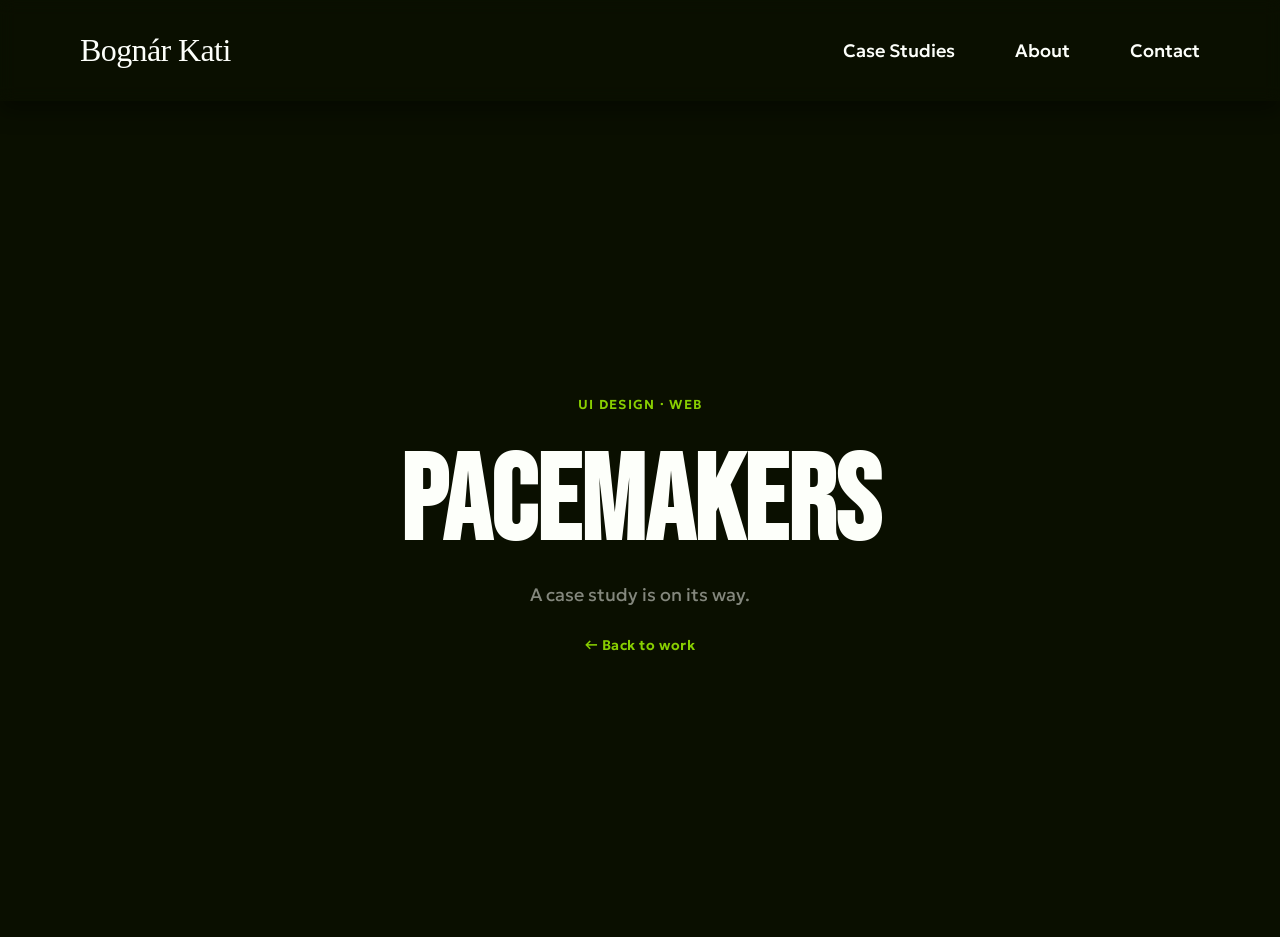
==== case-study-pacemakers.html @ 8e8e13ec "feat: replace Pacemakers case study with coming soon page Co-Authored-By: Claude Sonnet 4.6 <noreply" ====
<!DOCTYPE html>
<html lang="en">
<head>
  <meta charset="UTF-8" />
  <meta name="viewport" content="width=device-width, initial-scale=1.0" />
  <title>Pacemakers — Case Study · Bognár Kati</title>
  <meta name="description" content="Pacemakers: a conceptual landing page for an urban running community. UI design case study by Bognár Kati." />

  <link rel="preconnect" href="https://fonts.googleapis.com" />
  <link rel="preconnect" href="https://fonts.gstatic.com" crossorigin />
  <link href="https://fonts.googleapis.com/css2?family=Bebas+Neue&family=Geologica:wght@400;500;600;700&display=swap" rel="stylesheet" />

  <link rel="stylesheet" href="style.css" />

  <style>
    .coming-soon {
      min-height: calc(100vh - 64px);
      display: flex;
      align-items: center;
      justify-content: center;
    }
    .coming-soon__inner {
      text-align: center;
      display: flex;
      flex-direction: column;
      align-items: center;
      gap: 16px;
    }
    .coming-soon__eyebrow {
      font-size: 13px;
      font-weight: 600;
      letter-spacing: 0.1em;
      text-transform: uppercase;
      color: var(--accent, #b8f56a);
      opacity: 0.8;
    }
    .coming-soon__title {
      font-family: 'Bebas Neue', sans-serif;
      font-size: clamp(64px, 10vw, 120px);
      line-height: 1;
      color: var(--ink, #f0f4ee);
      margin: 0;
    }
    .coming-soon__sub {
      font-family: 'Geologica', sans-serif;
      font-size: 18px;
      font-weight: 400;
      color: var(--ink, #f0f4ee);
      opacity: 0.5;
      margin: 0;
    }
    .coming-soon__back {
      margin-top: 8px;
      font-family: 'Geologica', sans-serif;
      font-size: 14px;
      font-weight: 600;
      color: var(--accent, #b8f56a);
      text-decoration: none;
      letter-spacing: 0.04em;
      opacity: 0.8;
      transition: opacity 0.2s;
    }
    .coming-soon__back:hover { opacity: 1; }
  </style>
</head>
<body class="cs-pace">

  <!-- ===== Navigáció ===== -->
  <header class="nav">
    <div class="nav__inner">
      <a class="nav__logo" href="index.html">Bognár Kati</a>
      <nav class="nav__links">
        <a href="index.html#work">Case Studies</a>
        <a href="index.html#about">About</a>
        <a href="index.html#contact">Contact</a>
      </nav>
    </div>
  </header>

  <section class="coming-soon">
    <div class="coming-soon__inner">
      <p class="coming-soon__eyebrow">UI Design · Web</p>
      <h1 class="coming-soon__title">Pacemakers</h1>
      <p class="coming-soon__sub">A case study is on its way.</p>
      <a class="coming-soon__back" href="index.html">← Back to work</a>
    </div>
  </section>

</body>
</html>
---- style.css ----
/* =========================================================
   Bognár Kati — Portfolio · közös stíluslap
   ---------------------------------------------------------
   FELÉPÍTÉS:
   1) Design tokenek (:root)  — színek, betűk, TÍPUS-SKÁLA
   2) Témák (body.cs-pace / body.cs-square)  — sötét case study témák
   3) Alap + segéd osztályok
   4) Navigáció
   5) Homepage szekciók
   6) Helykitöltő képek
   7) Case study komponensek
   8) Reszponzív

   FONTOS: minden betűméret a TÍPUS-SKÁLA változókból jön (--fs-*).
   Ha méretet akarsz állítani, ITT írd át egyszer, és mindenhol frissül.
   ========================================================= */

/* =========================================================
   1) DESIGN TOKENEK  (alapértelmezett = világos homepage téma)
   ========================================================= */
:root {
  /* --- Színek --- */
  --bg:        #fffdfa;            /* oldal háttér */
  --bg-soft:   #e6f0f1;            /* halvány szekció háttér */
  --surface:   #ffffff;            /* kártya / doboz felület */
  --accent:    #a04223;            /* kiemelő szín (terrakotta) */
  --accent-2:  #a04223;            /* másodlagos kiemelő */
  --ink:       #2b3437;            /* fő szövegszín */
  --ink-soft:  #4b5560;            /* halványabb szöveg */
  --line:      #e7e2da;            /* elválasztó vonal */
  --nav-bg:    rgba(255, 253, 250, 0.85);

  /* --- Betűcsaládok --- */
  --font-body:    "Manrope", system-ui, -apple-system, Segoe UI, Roboto, sans-serif;
  --font-head:    "Newsreader", Georgia, "Times New Roman", serif;  /* címsorok */
  --font-display: "Newsreader", Georgia, serif;                     /* nagy hero cím */

  /* --- TÍPUS-SKÁLA (egy helyen állítható) --- */
  --fs-eyebrow: 0.78rem;   /* kis nagybetűs felirat */
  --fs-meta:    0.82rem;   /* meta címkék */
  --fs-small:   0.95rem;
  --fs-body:    1.0625rem; /* alap törzsszöveg (~17px) */
  --fs-lead:    1.5rem;    /* bevezető / nagyobb bekezdés (~24px) */
  --fs-h4:      1.25rem;
  --fs-h3:      1.5rem;
  --fs-h2:      clamp(1.8rem, 3.5vw, 2.4rem);
  --fs-section: clamp(2rem, 4vw, 3rem);
  --fs-h1:      clamp(2.2rem, 5vw, 3rem);
  --fs-display: clamp(2.6rem, 6vw, 4rem);

  --lh-tight: 1.12;
  --lh-snug:  1.35;
  --lh-body:  1.65;

  /* --- Egyéb --- */
  --maxw:   1200px;
  --readw:  760px;
  --radius: 16px;
  --shadow:    0 20px 50px rgba(43, 52, 55, 0.10);
  --shadow-sm: 0 10px 15px rgba(43, 52, 55, 0.05);
}

/* =========================================================
   2) SÖTÉT CASE STUDY TÉMÁK
   A <body class="cs-pace"> ill. "cs-square" felülírja a tokeneket,
   így ugyanazok a komponensek a megfelelő színekben/betűkkel jelennek meg.
   ========================================================= */
body.cs-pace {
  --bg:       #0a0f00;
  --bg-soft:  #11160a;
  --surface:  #1a1a1a;
  --accent:   #a8ff00;   /* lime */
  --accent-2: #006aff;   /* mély kék */
  --ink:      #fdfffa;   /* törtfehér */
  --ink-soft: rgba(253, 255, 250, 0.72);
  --line:     rgba(253, 255, 250, 0.14);
  --nav-bg:   rgba(10, 15, 0, 0.8);

  --font-body:    "Geologica", system-ui, sans-serif;
  --font-head:    "Geologica", system-ui, sans-serif;
  --font-display: "Bebas Neue", "Geologica", sans-serif;
  --shadow:    0 20px 50px rgba(0, 0, 0, 0.5);
  --shadow-sm: 0 10px 20px rgba(0, 0, 0, 0.4);
}

body.cs-square {
  --bg:       #0d0736;
  --bg-soft:  #14103f;
  --surface:  #1a1d3a;
  --accent:   #99fbff;   /* türkiz */
  --accent-2: #7373fa;   /* lila */
  --ink:      #e8fbfc;   /* fehéreskék */
  --ink-soft: rgba(232, 251, 252, 0.72);
  --line:     rgba(232, 251, 252, 0.16);
  --nav-bg:   rgba(13, 7, 54, 0.8);

  --font-body:    "Plus Jakarta Sans", system-ui, sans-serif;
  --font-head:    "Plus Jakarta Sans", system-ui, sans-serif;
  --font-display: "Space Grotesk", "Plus Jakarta Sans", sans-serif;
  --shadow:    0 20px 50px rgba(0, 0, 0, 0.45);
  --shadow-sm: 0 10px 20px rgba(0, 0, 0, 0.35);

  --fs-body:    20px;
  --fs-eyebrow: 12px;
}

body.cs-square .cs-steps {
  max-width: 1116px;
}

/* =========================================================
   3) ALAP + SEGÉD OSZTÁLYOK
   ========================================================= */
*, *::before, *::after { box-sizing: border-box; }
html { scroll-behavior: smooth; }

body {
  margin: 0;
  background: var(--bg);
  color: var(--ink);
  font-family: var(--font-body);
  font-size: var(--fs-body);
  line-height: var(--lh-body);
  -webkit-font-smoothing: antialiased;
}

img { display: block; max-width: 100%; }
a { color: var(--accent); text-decoration: none; }
a:hover { text-decoration: underline; }

h1, h2, h3, h4 { font-family: var(--font-head); margin: 0; color: var(--ink); }

.container {
  width: 100%;
  max-width: var(--maxw);
  margin: 0 auto;
  padding: 0 24px;
}

.eyebrow {
  font-family: var(--font-body);
  font-weight: 700;
  color: var(--accent);
  font-size: var(--fs-eyebrow);
  letter-spacing: 0.12em;
  text-transform: uppercase;
  margin: 0 0 12px;
}

/* Hero eyebrow: Figma — 18px Manrope Bold, title case, opacity 0.8 */
.hero__text .eyebrow {
  font-size: 1.125rem;
  letter-spacing: 0;
  text-transform: none;
  opacity: 0.8;
  margin: 0;
}

.text-link {
  font-family: var(--font-body);
  font-weight: 700;
  color: var(--accent);
  font-size: 1.125rem;
  display: inline-block;
  transition: opacity 0.2s ease;
}
.text-link:hover { text-decoration: none; opacity: 0.75; }

/* =========================================================
   4) NAVIGÁCIÓ
   ========================================================= */
.nav {
  position: sticky;
  top: 0;
  z-index: 50;
  background: var(--nav-bg);
  backdrop-filter: blur(8px);
  box-shadow: var(--shadow-sm);
}
.nav__inner {
  display: flex;
  align-items: center;
  justify-content: space-between;
  padding: 24px 162px;
  max-width: 1440px;
  margin: 0 auto;
}
.nav__logo {
  font-family: 'Kreon', Georgia, serif;
  font-size: 2rem;
  font-weight: 400;
  color: var(--ink);
  letter-spacing: -0.6px;
}
.nav__logo:hover { text-decoration: none; }
.nav__links {
  display: flex;
  gap: 60px;
  align-items: center;
}
.nav__links a {
  font-family: var(--font-body);
  font-weight: 500;
  font-size: 1.125rem;
  color: var(--ink);
}
.nav__links a:hover { color: var(--accent); text-decoration: none; }
.nav__links a.is-active {
  color: var(--accent);
  border-bottom: 2px solid var(--accent);
}

/* =========================================================
   5) HOMEPAGE SZEKCIÓK
   ========================================================= */
/* Hero */
.hero { background: var(--bg); }

.hero__grid {
  max-width: 1440px;
  margin: 0 auto;
  padding: 80px 162px;
  display: flex;
  gap: 214px;
  align-items: center;
}

.hero__text {
  flex: 1;
  min-width: 0;
  display: flex;
  flex-direction: column;
  gap: 32px;
}

.hero__text-block {
  display: flex;
  flex-direction: column;
  gap: 24px;
}

.hero__title-group {
  display: flex;
  flex-direction: column;
  gap: 12px;
}

.hero__title {
  font-family: var(--font-display);
  font-weight: 400;
  font-size: 3rem;
  line-height: 1.0;
  color: #000;
  margin: 0;
}

.hero__lead {
  font-family: var(--font-body);
  font-weight: 400;
  font-size: 1.4375rem;
  line-height: 1.333;
  color: rgba(1, 1, 1, 0.8);
  margin: 0;
}

.hero__photo {
  flex-shrink: 0;
  position: relative;
  width: 356px;
  height: 426px;
  border-radius: 20px;
  overflow: hidden;
  box-shadow: 10px 10px 15px 0 rgba(43, 52, 55, 0.1);
}

.hero__photo img {
  position: absolute;
  width: 203.82%;
  height: auto;
  max-width: none;
  left: -51.91%;
  top: -2.86%;
  display: block;
}

/* Selected Work */
.work {
  background: var(--bg-soft);
  padding: 80px 120px;
  display: flex;
  flex-direction: column;
  align-items: center;
  gap: 80px;
}
.section-title {
  font-family: var(--font-head);
  font-weight: 400;
  font-size: var(--fs-section);
  text-align: center;
  margin: 0;
}
.cards {
  display: flex;
  gap: 24px;
  width: 100%;
  max-width: 1116px;
}
.card {
  flex: 1;
  background: var(--surface);
  border-radius: var(--radius);
  overflow: hidden;
  box-shadow: var(--shadow-sm);
  transition: box-shadow 0.2s ease;
  display: flex;
  flex-direction: column;
}
.card:hover { box-shadow: var(--shadow); text-decoration: none; }
.card__img-wrap {
  overflow: hidden;
  flex-shrink: 0;
}
.card__img {
  aspect-ratio: 1044 / 597;
  width: 100%;
  object-fit: cover;
  background: #0d0736;
  filter: saturate(0.7);
  transition: transform 0.3s ease, filter 0.3s ease;
  transform-origin: center;
}
.card:hover .card__img { transform: scale(1.08); filter: saturate(1.2); }
.card__body { padding: 16px; display: flex; flex-direction: column; gap: 8px; flex: 1; }
.card__title { font-family: var(--font-head); font-size: 1.5rem; font-weight: 700; color: var(--ink); }
.card__desc { font-size: 1rem; color: var(--ink); margin: 0; }
.card__tag  { font-size: 1rem; color: var(--ink); margin: 0; }
.card .text-link { margin-top: auto; }
.card .text-link:hover { text-decoration: none; }

/* About me */
.about { padding: 80px 0; }
.about__inner { max-width: 680px; margin: 0 auto; }
.about__inner h2 { font-size: var(--fs-section); font-weight: 400; margin-bottom: 24px; }
.about__inner p { font-size: var(--fs-lead); color: var(--ink); margin: 0 0 20px; }

/* Footer / Contact */
.footer { border-top: 1px solid var(--line); }
.footer__inner {
  display: flex; flex-wrap: wrap;
  align-items: center; justify-content: space-between;
  padding: 40px 162px;
}
.footer__text { max-width: 356px; }
.footer__text h2 { font-family: var(--font-head); font-weight: 500; font-size: 2rem; margin-bottom: 24px; }
.footer__text p { font-size: var(--fs-lead); margin: 0; color: var(--ink); }
.footer__links { display: flex; flex-wrap: wrap; gap: 44px; }
.footer__links a { font-weight: 500; font-size: var(--fs-lead); transition: opacity 0.2s ease; }
.footer__links a:hover { text-decoration: none; opacity: 0.75; }

/* =========================================================
   6) HELYKITÖLTŐ KÉPEK (téma-érzékeny)
   ========================================================= */
.ph {
  display: flex; align-items: center; justify-content: center; text-align: center;
  background: rgba(127, 127, 127, 0.10);
  color: var(--accent);
  font-family: var(--font-body);
  font-weight: 700;
  font-size: var(--fs-small);
  letter-spacing: 0.03em;
  border: 1px dashed var(--accent);
  padding: 16px;
}

/* =========================================================
   7) CASE STUDY KOMPONENSEK
   ========================================================= */
.cs-hero { padding: 0; overflow: hidden; }

.cs-hero__inner {
  max-width: 1440px;
  margin: 0 auto;
  padding: 80px 162px;
  display: grid;
  grid-template-columns: 451px 1fr;
  align-items: center;
  gap: 24px;
  min-height: 680px;
}

.cs-hero__text {
  display: flex;
  flex-direction: column;
}

.cs-hero__title {
  font-family: var(--font-display);
  font-weight: 700;
  font-size: clamp(3rem, 5vw, 4.5rem);
  line-height: var(--lh-tight);
  letter-spacing: -0.02em;
  margin: 0;
}

.cs-hero__sub {
  font-size: var(--fs-lead);
  color: var(--ink-soft);
  margin: 16px 0 0;
  max-width: 38ch;
}

.cs-hero__media {
  position: relative;
}

.cs-hero__phones {
  position: relative;
  height: 640px;
}

.cs-hero__phone {
  position: absolute;
  width: auto;
  height: 100%;
  bottom: 0;
}

.cs-hero__phone--back {
  left: 0;
  z-index: 1;
}

.cs-hero__phone--front {
  right: 150px;
  z-index: 2;
}

.cs-section { padding: 64px 0; }
.cs-section--soft { background: var(--bg-soft); }

.cs-read { max-width: var(--readw); margin: 0 auto; }
.cs-read p { font-size: var(--fs-body); color: var(--ink); margin: 0 0 18px; }
.cs-read ul { margin: 0 0 18px; padding-left: 22px; }
.cs-read li { font-size: var(--fs-body); color: var(--ink); margin-bottom: 8px; }

.cs-h2 { font-family: var(--font-head); font-weight: 700; font-size: var(--fs-h2); margin-bottom: 24px; line-height: var(--lh-snug); }
.cs-subh { font-family: var(--font-head); font-weight: 700; font-size: var(--fs-h4); margin: 26px 0 8px; color: var(--ink); }
.cs-label { /* kis kiemelő alcím a folyamatban */
  font-family: var(--font-body); font-weight: 700; font-size: var(--fs-eyebrow);
  letter-spacing: 0.06em; color: var(--accent); text-transform: uppercase; margin: 24px 0 6px;
}

/* 1440px canvas, 138px padding, 40px vertical — Figma grid wrapper */
.cs-section__inner {
  max-width: 1440px;
  margin: 0 auto;
  padding: 40px 138px;
}

/* --- Overview: 526px szöveg + 1fr infocard, 24px gap, 1076px max-width --- */
.cs-overview {
  display: grid;
  grid-template-columns: 526px 1fr;
  gap: 24px;
  align-items: start;
  max-width: 1076px;
  margin: 0 auto;
}

.cs-overview__text {
  display: flex;
  flex-direction: column;
  gap: 28px;
  width: 526px;
}

.cs-overview__heading {
  display: flex;
  flex-direction: column;
  gap: 8px;
}
.cs-overview__heading .eyebrow { font-size: 12px; font-weight: 400; color: #99FBFF; line-height: 24px; letter-spacing: normal; }
.cs-overview__heading h2 { font-family: var(--font-head); font-weight: 700; font-size: 28px; color: #e8fbfc; margin: 0; line-height: normal; }

.cs-overview__body {
  opacity: 0.7;
  letter-spacing: 0.8px;
}
.cs-overview__body p,
.cs-overview__body li { font-size: 20px; font-weight: 400; color: #e8fbfc; line-height: normal; margin: 0; }

.infocard {
  background: var(--surface);
  border-radius: var(--radius);
  padding: 32px;
  display: flex;
  flex-direction: column;
  gap: 20px;
}
.infocard__row { display: flex; gap: 20px; align-items: center; line-height: 24px; }
.infocard__row dt {
  flex: 0 0 145px;
  font-family: var(--font-body); font-weight: 600;
  font-size: 20px; color: var(--accent); line-height: 24px;
}
.infocard__row dd { margin: 0; font-size: 20px; font-weight: 400; color: #e8fbfc; line-height: 24px; }

/* --- Process nav sáv --- */
.cs-process-nav {
  padding: 80px 0;
  background: var(--bg);
}
.cs-process-nav__inner {
  max-width: 1440px;
  margin: 0 auto;
  padding: 0 162px;
  display: flex;
  justify-content: space-between;
  align-items: center;
}
.cs-process-nav__inner a {
  font-family: var(--font-body);
  font-weight: 600;
  font-size: 48px;
  color: #e8fbfc;
  line-height: 1;
  letter-spacing: 0;
  text-decoration: none;
  transition: color 0.2s ease;
}
.cs-process-nav__inner a:hover {
  color: var(--accent);
  text-decoration: none;
}

/* --- Folyamat lépések --- */
.cs-steps { max-width: var(--readw); margin: 0 auto; }
.cs-step { padding: 30px 0; border-top: 1px solid var(--line); scroll-margin-top: 90px; }
.cs-step:first-child { border-top: none; }
.cs-step__num {
  font-family: var(--font-body); font-weight: 700; font-size: var(--fs-eyebrow);
  letter-spacing: 0.12em; color: var(--accent); text-transform: uppercase;
}
.cs-step h3 { font-family: var(--font-head); font-weight: 700; font-size: var(--fs-h3); margin: 6px 0 12px; }
.cs-step p { font-size: var(--fs-body); color: var(--ink); margin: 0 0 14px; }

.cs-callout {
  background: color-mix(in srgb, var(--accent) 10%, transparent);
  border-left: 3px solid var(--accent);
  border-radius: 8px;
  padding: 16px 20px;
  margin: 16px 0;
  font-size: var(--fs-body);
  color: var(--ink);
}
.cs-callout strong { color: var(--accent); }

/* --- Színpaletta --- */
.swatches { display: flex; flex-wrap: wrap; gap: 16px; max-width: var(--readw); margin: 24px auto 0; }
.swatch { flex: 1 1 120px; }
.swatch__chip { height: 90px; border-radius: 12px; border: 1px solid var(--line); }
.swatch__code { font-family: var(--font-body); font-size: var(--fs-small); margin-top: 8px; color: var(--ink); font-weight: 500; }

/* --- Tipográfia / elv kártyák --- */
.cs-grid {
  display: grid;
  grid-template-columns: repeat(auto-fit, minmax(220px, 1fr));
  gap: 20px;
  max-width: var(--readw);
  margin: 24px auto 0;
}
.cs-tile {
  background: var(--surface);
  border: 1px solid var(--line);
  border-radius: 12px;
  padding: 22px;
}
.cs-tile h4 { font-family: var(--font-head); font-weight: 700; font-size: var(--fs-h4); margin: 0 0 8px; }
.cs-tile p { font-size: var(--fs-small); color: var(--ink-soft); margin: 0; }

/* --- Journey Map komponens --- */
.journey-map-wrap {
  width: 100%;
  overflow-x: auto;
  margin: 20px 0;
  border-radius: 12px;
}
.journey-map {
  position: relative;
  width: 1076px;
  height: 895px;
  background: #fff9ec;
  overflow: hidden;
  border-radius: 12px;
  font-family: 'Inter', sans-serif;
}
.journey-map p {
  margin: 0;
  opacity: 1;
}

/* --- Monthly Journey Map (308:1602) — Figma image fill crop --- */
.journey-monthly-wrap {
  position: relative;
  width: 100%;
  /* 1076 × 277px Figma frame → aspect ratio 3.884 */
  aspect-ratio: 1076 / 277;
  overflow: hidden;
  border-radius: 16px;
  margin: 20px 0;
}
.journey-monthly-img {
  position: absolute;
  width: 129.29%;
  height: 334.64%;
  left: -2.02%;
  top: -226.14%;
  max-width: none;
}

/* --- Folyamat szekció képek (teljes szélességű kutatási fotók) --- */
.cs-img-wide {
  width: 100%;
  height: auto;
  display: block;
  border-radius: var(--radius);
  margin: 20px 0;
}
.cs-img-pair {
  display: grid;
  grid-template-columns: 1fr 1fr;
  gap: 16px;
  margin: 20px 0;
}
.cs-img-pair img { width: 100%; height: auto; border-radius: var(--radius); }

/* --- Kiemelt képernyők galéria --- */
.gallery {
  display: grid;
  grid-template-columns: repeat(auto-fit, minmax(260px, 1fr));
  gap: 20px;
}
.gallery .shot { border-radius: 12px; overflow: hidden; box-shadow: var(--shadow-sm); background: var(--surface); }
.gallery .shot img, .gallery .shot .ph { width: 100%; aspect-ratio: 9 / 16; object-fit: cover; }
.gallery .shot--wide img, .gallery .shot--wide .ph { aspect-ratio: 16 / 10; }

/* --- Case study lábléc navigáció --- */
.cs-nav {
  display: flex; justify-content: space-between; align-items: center; gap: 24px;
  padding: 40px 0; border-top: 1px solid var(--line); flex-wrap: wrap;
}
.cs-nav__next { font-family: var(--font-head); font-weight: 700; font-size: var(--fs-h3); }

/* =========================================================
   8) RESZPONZÍV (mobil)
   ========================================================= */
@media (max-width: 1300px) {
  .nav__inner { padding: 24px 80px; }
  .cs-hero__inner { padding: 80px 80px; }
  .hero__grid { padding: 80px 80px; gap: 80px; }
  .work { padding: 80px 80px; }
  .footer__inner { padding: 40px 80px; gap: 80px; }
}

@media (max-width: 900px) {
  .nav__inner { padding: 14px 24px; }
  .nav__links { gap: 18px; }
  .hero__grid { flex-direction: column; gap: 40px; padding: 48px 24px; }
  .hero__text { width: 100%; }
  .hero__photo { width: 100%; max-width: 420px; height: auto; aspect-ratio: 356 / 426; }
  .work { padding: 60px 24px; gap: 48px; }
  .cards { flex-direction: column; }
  .cs-overview { grid-template-columns: 1fr; gap: 32px; }
  .nav__logo { font-size: 1.35rem; }
  .footer__inner { flex-direction: column; align-items: flex-start; padding: 40px 24px; gap: 32px; }
  .cs-hero__inner { grid-template-columns: 1fr; padding: 48px 24px; min-height: auto; }
  .cs-hero__phone--front { right: 0; }
}

@media (max-width: 520px) {
  .container { padding: 0 18px; }
  .nav__inner { padding: 14px 18px; }
  .hero__grid { padding: 32px 18px; gap: 32px; }
  .footer__links { gap: 20px; }
  .infocard { padding: 24px; }
}

/* =========================================================
   9) CASE STUDY KÉPEK (folyamatábrák, persona, journey, stb.)
   A .cs-img-wide teljes szélességű kép a szövegfolyamban,
   a .cs-img-pair két képet tesz egymás mellé.
   ========================================================= */
.cs-img-wide {
  width: 100%;
  height: auto;
  border-radius: 12px;
  margin: 20px 0;
  box-shadow: var(--shadow-sm);
}
.cs-img-pair {
  display: grid;
  grid-template-columns: 1fr 1fr;
  gap: 16px;
  margin: 20px 0;
}
.cs-img-pair img { width: 100%; height: auto; border-radius: 12px; box-shadow: var(--shadow-sm); }

@media (max-width: 700px) {
  .cs-img-pair { grid-template-columns: 1fr; }
}

/* =========================================================
   10) EMPATHIZE SZEKCIÓ
   ========================================================= */
.cs-empathize {
  background: #0D0736;
  padding: 80px 0;
  scroll-margin-top: 90px;
}

.cs-empathize__inner {
  max-width: 1440px;
  margin: 0 auto;
  padding: 0 162px;
  display: flex;
  flex-direction: column;
  gap: 64px;
}

.cs-empathize__top {
  display: grid;
  grid-template-columns: 1.4fr 1fr;
  gap: 60px;
  align-items: center;
}

.cs-empathize__bottom {
  display: grid;
  grid-template-columns: 1fr 1.4fr;
  gap: 60px;
  align-items: center;
}

.cs-empathize__title {
  font-family: var(--font-display);
  font-weight: 700;
  font-size: clamp(2.5rem, 4.5vw, 3.5rem);
  color: #E8FBFC;
  line-height: 1.1;
  margin: 0 0 28px;
}

.cs-empathize__text p,
.cs-empathize__text li {
  font-family: "Plus Jakarta Sans", system-ui, sans-serif;
  font-size: 20px;
  line-height: 25px;
  letter-spacing: 0.04em;
  color: rgba(232, 251, 252, 0.7);
  margin: 0 0 16px;
}

.cs-empathize__text ul {
  padding-left: 20px;
  margin: 0 0 16px;
}

.cs-empathize__text li {
  margin-bottom: 8px;
}

.cs-empathize__kami {
  display: flex;
  align-items: center;
  justify-content: center;
}

.cs-empathize__kami-img--top {
  width: 100%;
  height: 400px;
  object-fit: contain;
}

.cs-empathize__kami-img--bottom {
  width: 100%;
  height: 500px;
  object-fit: contain;
}

.cs-empathize__insights {
  background: var(--surface);
  border-radius: 20px;
  padding: 40px 48px;
}

.cs-empathize__insights-head {
  font-family: "Plus Jakarta Sans", system-ui, sans-serif;
  font-weight: 700;
  font-size: 20px;
  line-height: 25px;
  letter-spacing: 0.04em;
  color: #99FBFF;
  margin: 0 0 24px;
}

.cs-empathize__insights ul {
  padding-left: 20px;
  margin: 0;
  display: flex;
  flex-direction: column;
  gap: 20px;
}

.cs-empathize__insights li {
  font-family: "Plus Jakarta Sans", system-ui, sans-serif;
  font-size: 20px;
  line-height: 25px;
  letter-spacing: 0.04em;
  color: var(--ink);
}

@media (max-width: 1300px) {
  .cs-empathize__inner { padding: 0 80px; }
}

@media (max-width: 900px) {
  .cs-empathize__top,
  .cs-empathize__bottom { grid-template-columns: 1fr; gap: 32px; }
  .cs-empathize__inner { padding: 0 24px; gap: 40px; }
  .cs-empathize { padding: 48px 0; }
  .cs-empathize__bottom .cs-empathize__kami { order: -1; }
}

/* =========================================================
   11) JOB STATEMENT KÁRTYA (423-1154)
   ========================================================= */
.jsc {
  background: #fff;
  border: 1px solid #d6d1c7;
  border-radius: 8px;
  overflow: hidden;
  margin: 24px 0 32px;
  font-family: 'Inter', sans-serif;
}

.jsc__header {
  background: #fff7c4;
  padding: 18px 24px;
  text-align: center;
  font-weight: 700;
  font-size: 14px;
  letter-spacing: 0.84px;
  color: #1f1a14;
}

.jsc__col-bar {
  display: flex;
  border-top: 1px solid #d6d1c7;
  border-bottom: 1px solid #d6d1c7;
}

.jsc__col-label {
  flex: 1;
  background: #fffae1;
  padding: 16px 24px;
  text-align: center;
  font-weight: 700;
  font-size: 13px;
  letter-spacing: 0.52px;
  color: #1f1a14;
}

.jsc__col-label--right {
  flex: none;
  width: 360px;
}

.jsc__col-sep {
  width: 1px;
  background: #d6d1c7;
  align-self: stretch;
  flex-shrink: 0;
}

.jsc__flow {
  display: flex;
  align-items: center;
  gap: 8px;
  padding: 20px 24px;
  background: #fff;
  border-bottom: 1px solid #d6d1c7;
}

.jsc__flow-cell {
  flex: 1;
  background: #fff;
  border: 1px solid #d6d1c7;
  border-radius: 8px;
  padding: 14px 16px;
  font-style: italic;
  font-size: 15px;
  color: #1f1a14;
  text-align: center;
  display: flex;
  align-items: center;
  justify-content: center;
}

.jsc__flow-cell--narrow {
  flex: none;
  width: 320px;
}

.jsc__arrow {
  color: #8c857a;
  font-size: 18px;
  flex-shrink: 0;
}

.jsc__stickies {
  display: flex;
  background: #fafafa;
  padding: 24px;
  overflow: hidden;
}

.jsc__sticky-section {
  flex: 1;
  display: grid;
  grid-template-columns: repeat(2, minmax(0, 1fr));
  gap: 12px;
  padding: 8px 12px;
  min-width: 0;
  overflow: hidden;
}

.jsc__sticky-section--bordered {
  border-left: 1px solid #d6d1c7;
}

.jsc__sticky {
  background: #a8f0bc;
  height: 150px;
  padding: 10px;
  border-radius: 3px;
  box-shadow: 0 2px 4px rgba(0,0,0,0.12);
  display: flex;
  flex-direction: column;
  gap: 6px;
  overflow: hidden;
  font-size: 12px;
  color: #1f1a14;
  line-height: 1.48;
  word-break: break-word;
}

.jsc__author {
  font-size: 9px;
  color: #736b61;
  line-height: normal;
  white-space: nowrap;
  display: block;
}

.jsc__hr {
  height: 1px;
  background: #d6d1c7;
}

.jsc__conclusion {
  background: #fff;
  padding: 28px 32px 36px;
  display: flex;
  flex-direction: column;
  gap: 12px;
  word-break: break-word;
}

p.jsc__label {
  font-family: 'Inter', sans-serif;
  font-weight: 700;
  font-size: 14px;
  color: #1f1a14;
  line-height: normal;
  margin: 0;
  opacity: 1;
}

p.jsc__text {
  font-family: 'Lucida Handwriting', 'Bradley Hand ITC', cursive;
  font-size: 20px;
  line-height: 1.6;
  color: #1f1a14;
  margin: 0;
  opacity: 1;
}

/* =========================================================
   12) KEY INSIGHT KÁRTYA (389-9440)
   ========================================================= */
.cs-insight-card {
  background: #1a1d3a;
  border-radius: 16px;
  padding: 40px;
  width: 618px;
  min-height: 500px;
  margin: 24px 0 32px;
  display: flex;
  flex-direction: column;
  gap: 10px;
  box-sizing: border-box;
}

p.cs-insight-card__title {
  font-family: var(--font-head);
  font-weight: 700;
  font-size: 28px;
  color: #99fbff;
  letter-spacing: 1.12px;
  line-height: 25px;
  margin: 0;
  opacity: 1;
}

.cs-insight-card p:not(.cs-insight-card__title):not(.cs-insight-card__subhead) {
  font-family: var(--font-body);
  font-size: 20px;
  font-weight: 400;
  color: #e8fbfc;
  line-height: 25px;
  letter-spacing: 0.8px;
  margin: 0;
  opacity: 1;
}

p.cs-insight-card__subhead {
  font-family: var(--font-body);
  font-weight: 800;
  font-size: 20px;
  color: #99fbff;
  letter-spacing: 0.8px;
  line-height: 25px;
  margin: 5px 0 0;
  opacity: 1;
}

.cs-insight-card ul {
  padding-left: 30px;
  margin: 0;
}

.cs-insight-card li {
  font-family: var(--font-body);
  font-size: 20px;
  color: #e8fbfc;
  line-height: 25px;
  letter-spacing: 0.8px;
  margin-bottom: 0;
  opacity: 1;
}

.cs-insight-card li strong {
  font-weight: 700;
  color: #e8fbfc;
}

@media (max-width: 700px) {
  .jsc__col-label--right { width: auto; flex: 1; }
  .jsc__flow { flex-wrap: wrap; }
  .jsc__flow-cell--narrow { width: auto; flex: 1 1 100%; }
  .jsc__stickies { flex-direction: column; }
  .jsc__sticky-section--bordered { border-left: none; border-top: 1px solid #d6d1c7; }
  .jsc__sticky-section { grid-template-columns: repeat(2, minmax(0, 1fr)); }
}

/* =========================================================
   Define section — header typography
   ========================================================= */
p.cs-step-eyebrow {
  font-family: var(--font-body);
  font-size: 12px;
  font-weight: 400;
  line-height: 24px;
  color: #99fbff;
  text-transform: uppercase;
  letter-spacing: 0.08em;
  margin: 0 0 4px;
  opacity: 1;
}

body.cs-square #define > p:not(.cs-step-eyebrow):not(.cs-subh),
body.cs-square #define > ul {
  color: #fdfffa;
  opacity: 0.6;
  font-family: var(--font-body);
  font-size: 20px;
  font-weight: 400;
  line-height: 25px;
  letter-spacing: 0.04em;
}

body.cs-square #define > .cs-subh {
  font-family: var(--font-body);
  font-size: 32px;
  font-weight: 700;
  line-height: 25px;
  opacity: 0.6;
  color: var(--ink);
  margin-top: 48px;
  margin-bottom: 28px;
}

.cs-step-heading {
  font-family: var(--font-body);
  font-size: 48px;
  font-weight: 600;
  line-height: normal;
  color: var(--ink);
  margin: 0 0 24px;
}

/* =========================================================
   Persona cards
   ========================================================= */
.persona-card {
  background: var(--surface);
  border-radius: 16px;
  overflow: hidden;
  margin: 32px 0;
}

.persona-card__header {
  background: #0c1525;
  border-bottom: 1px solid #1f3858;
  padding: 0;
  display: flex;
  align-items: center;
}

.persona-card__header-left {
  width: 343px;
  flex-shrink: 0;
  display: flex;
  align-items: center;
  justify-content: center;
  padding: 20px 16px;
}

.persona-card__header-right {
  flex: 1;
  padding: 20px 24px;
  display: flex;
  flex-direction: column;
  gap: 8px;
}

.persona-card__chip {
  width: 163px;
  height: 59px;
  display: flex;
  align-items: center;
  justify-content: center;
  background: rgba(0, 208, 200, 0.15);
  border: 1px solid #99fbff;
  border-radius: 99px;
  color: #99fbff;
  font-family: var(--font-body);
  font-size: 10px;
  font-weight: 600;
  letter-spacing: 0.12em;
  text-transform: uppercase;
  padding: 4px 14px;
  white-space: nowrap;
}

p.persona-card__meet {
  font-family: var(--font-body);
  font-size: 22px;
  font-weight: 600;
  line-height: 1;
  color: var(--ink);
  margin: 0;
  opacity: 1;
}

p.persona-card__role {
  font-family: var(--font-body);
  font-size: 14px;
  font-weight: 400;
  line-height: 1;
  color: rgba(232, 251, 252, 0.6);
  margin: 0;
  opacity: 1;
}

.persona-card__body {
  display: flex;
}

.persona-card__left {
  width: 343px;
  flex-shrink: 0;
  background: #0c1728;
  border-right: 1px solid #99fbff;
  padding: 24px 20px;
  display: flex;
  flex-direction: column;
  align-items: center;
  gap: 16px;
}

.persona-card__left--alt {
  border-right-color: #0d0736;
}

.persona-photo {
  width: 120px;
  height: 120px;
  border-radius: 50%;
  border: 3px solid #99fbff;
  overflow: hidden;
  flex-shrink: 0;
}

.persona-photo img {
  width: 100%;
  height: 100%;
  object-fit: cover;
}

.persona-card__id-block {
  width: 100%;
  text-align: center;
}

.persona-card__firstname {
  font-family: var(--font-body);
  font-size: 24px;
  font-weight: 700;
  color: var(--ink);
  margin: 0 0 6px;
}

.persona-card__name-divider {
  width: 40px;
  height: 2px;
  background: #99fbff;
  margin: 0 auto 6px;
}

p.persona-card__subtitle {
  font-family: var(--font-body);
  font-size: 12px;
  font-weight: 400;
  color: #99fbff;
  margin: 0;
  text-align: center;
}

.persona-card__quote-box {
  background: #0e1b2d;
  border: 1px solid #99fbff;
  border-radius: 8px;
  padding: 12px 14px;
  width: 100%;
}

.persona-card__quote-mark {
  font-size: 24px;
  color: #99fbff;
  line-height: 1;
  margin: 0 0 4px;
  font-family: Georgia, serif;
}

p.persona-card__quote-text {
  font-family: var(--font-body);
  font-size: 13px;
  color: var(--ink);
  line-height: 1.6;
  margin: 0;
  font-style: italic;
}

.persona-card__demographics {
  width: 100%;
}

p.persona-card__section-label {
  font-family: var(--font-body);
  font-size: 10px;
  font-weight: 600;
  letter-spacing: 0.08em;
  color: #99fbff;
  text-transform: uppercase;
  margin: 0 0 10px;
  white-space: nowrap;
  flex-shrink: 0;
}

.persona-card__demo-row {
  display: flex;
  gap: 8px;
  margin-bottom: 5px;
  font-family: var(--font-body);
  font-size: 10px;
  color: var(--ink);
  line-height: 1.4;
}

.persona-card__demo-key {
  min-width: 68px;
  color: rgba(232, 251, 252, 0.55);
  flex-shrink: 0;
}

/* Right column */
.persona-card__right {
  flex: 1;
  padding: 20px;
  display: flex;
  flex-direction: column;
  gap: 12px;
}

.persona-card__box {
  background: #0e1b2d;
  border-radius: 10px;
  padding: 16px 18px;
}

.persona-card__box p.persona-card__section-label {
  color: #99fbff;
  font-size: 10px;
  font-weight: 600;
  margin-bottom: 10px;
  opacity: 1;
}

.persona-card__box p {
  font-family: var(--font-body);
  font-size: 12px;
  color: var(--ink);
  line-height: 1.55;
  margin: 0 0 8px;
}

.persona-card__box p:last-child { margin-bottom: 0; }

.persona-card__list {
  list-style: disc;
  padding-left: 16px;
  margin: 0;
}

.persona-card__list li {
  font-family: var(--font-body);
  font-size: 12px;
  color: var(--ink);
  line-height: 1.55;
  margin-bottom: 5px;
}

.persona-card__list li:last-child { margin-bottom: 0; }

.persona-card__bottom-row {
  display: flex;
  gap: 12px;
}

.persona-card__box--grow {
  flex: 1;
}

.persona-card__box--tech {
  width: 210px;
  flex-shrink: 0;
}

.persona-card__tech-row {
  display: flex;
  align-items: center;
  justify-content: space-between;
  margin-bottom: 8px;
  gap: 8px;
}

.persona-card__tech-row:last-child { margin-bottom: 0; }

.persona-card__tech-label {
  font-family: var(--font-body);
  font-size: 10px;
  color: rgba(232, 251, 252, 0.7);
  white-space: nowrap;
}

.persona-dots {
  display: flex;
  gap: 4px;
  flex-shrink: 0;
}

.pd {
  width: 8px;
  height: 8px;
  border-radius: 50%;
  background: #334D6B;
}

.pd--on {
  background: #99fbff;
}

.persona-card__known-apps {
  display: flex;
  flex-direction: row;
  align-items: center;
  gap: 12px;
  padding: 14px 20px;
  flex-wrap: nowrap;
}

.persona-card__known-apps p.persona-card__section-label {
  margin-bottom: 0;
}

.persona-card__divider-flex {
  flex: 1;
  height: 1px;
  background: rgba(232, 251, 252, 0.1);
  min-width: 8px;
}

.persona-card__app-chip {
  font-family: var(--font-body);
  font-size: 12px;
  color: var(--ink);
  background: rgba(0, 208, 200, 0.15);
  border: 1px solid #1f3858;
  border-radius: 6px;
  padding: 4px 10px;
}
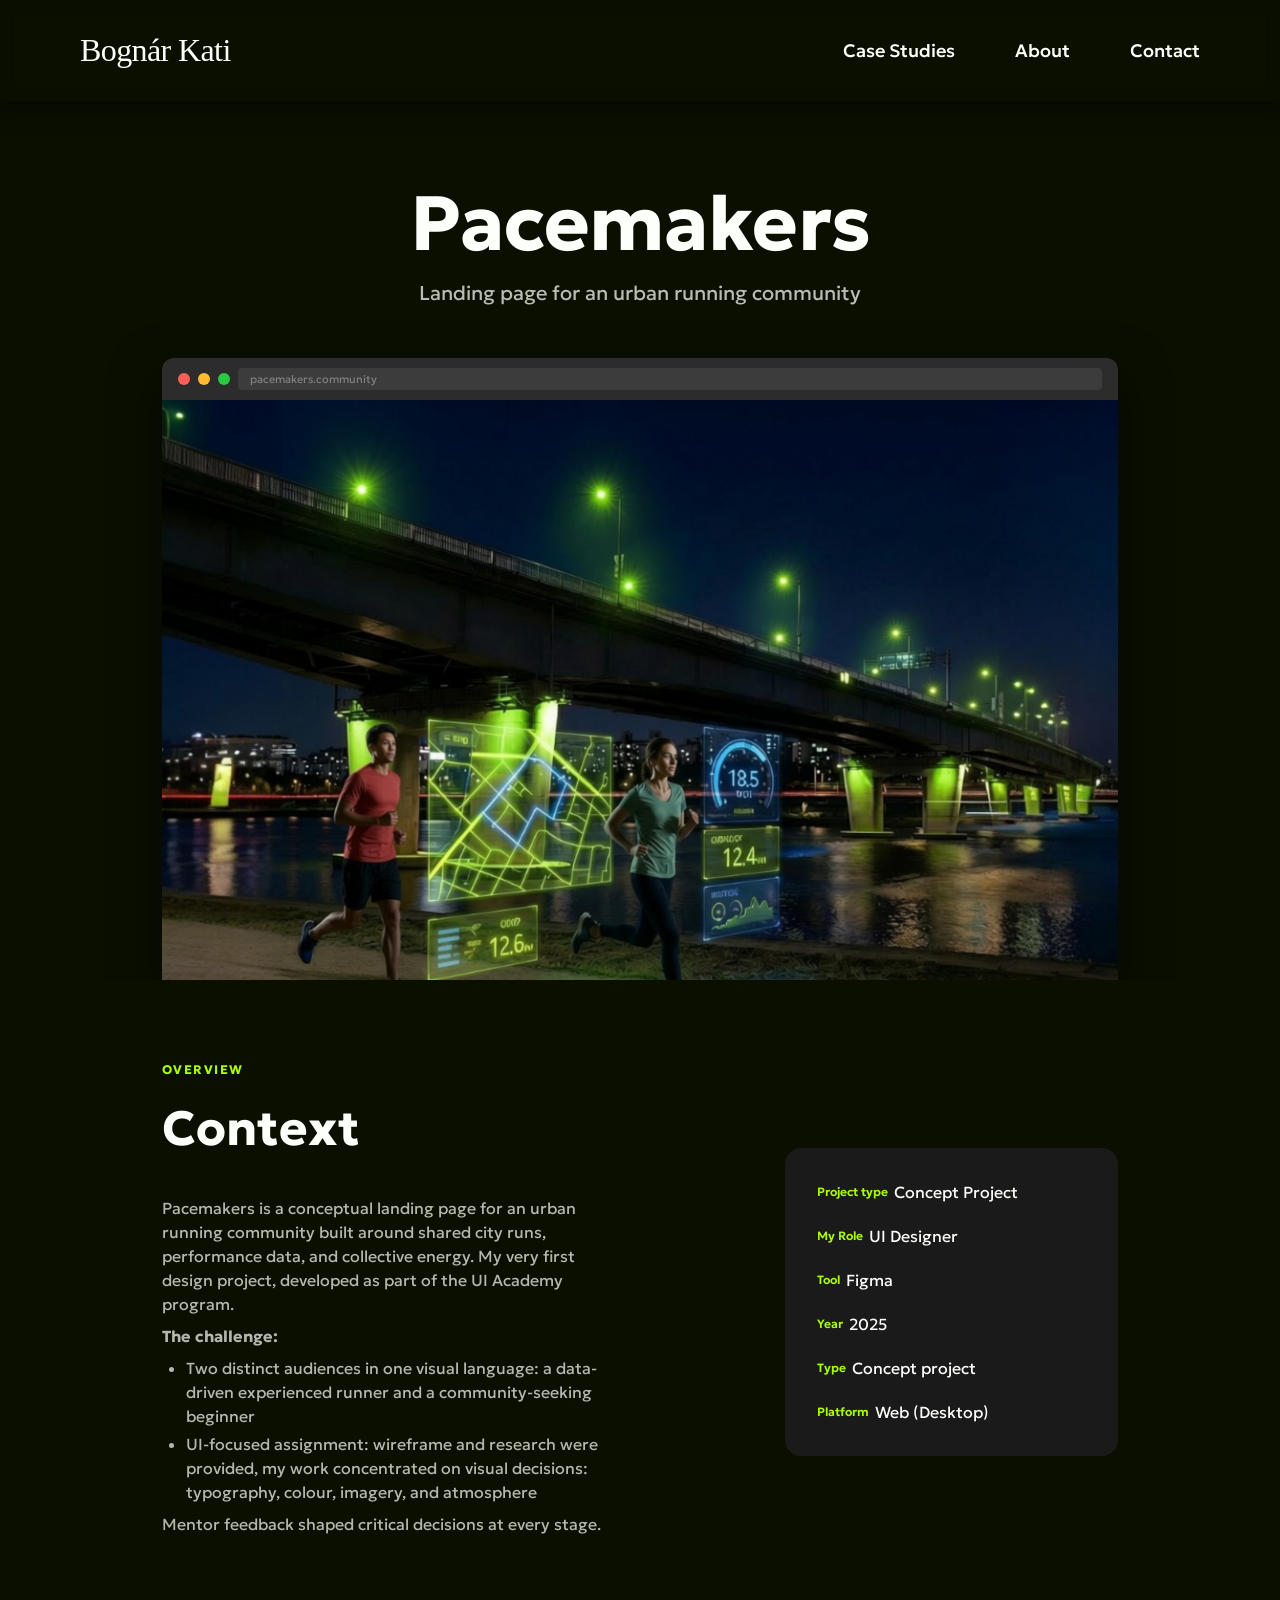
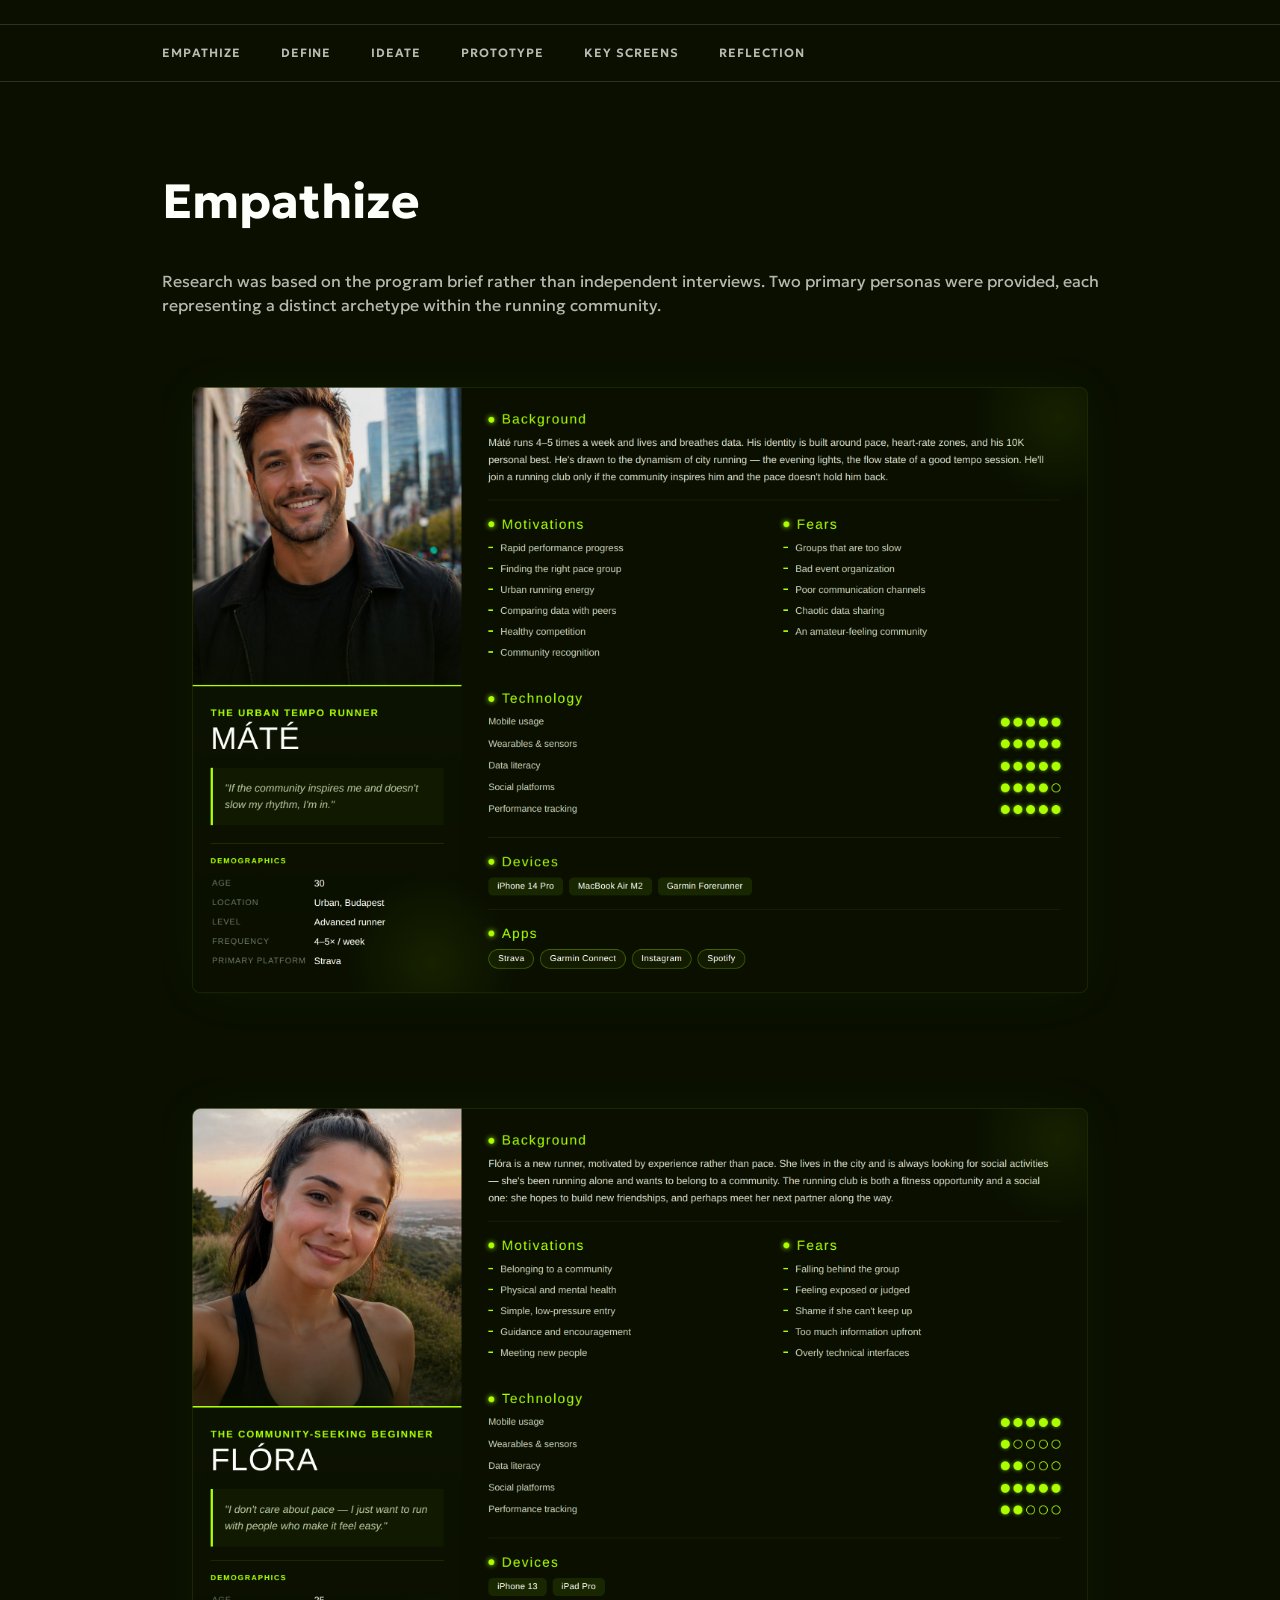
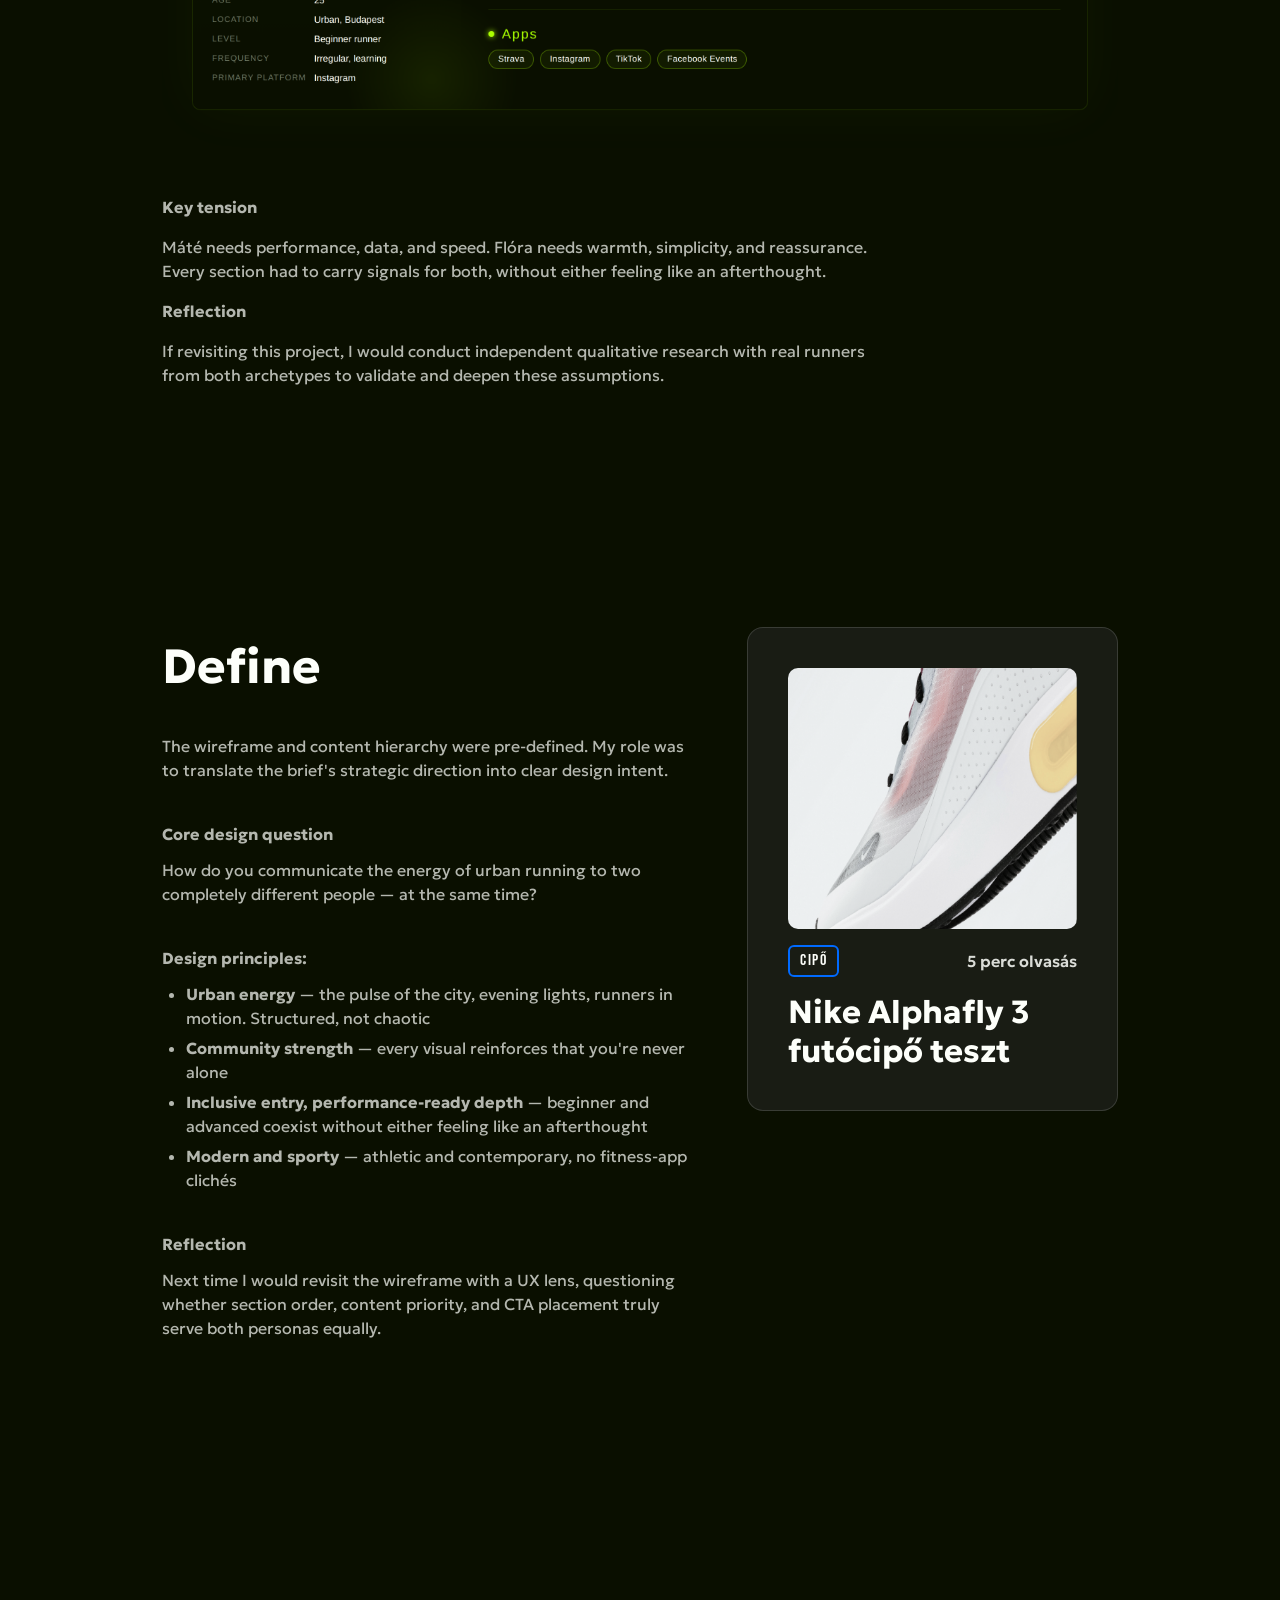
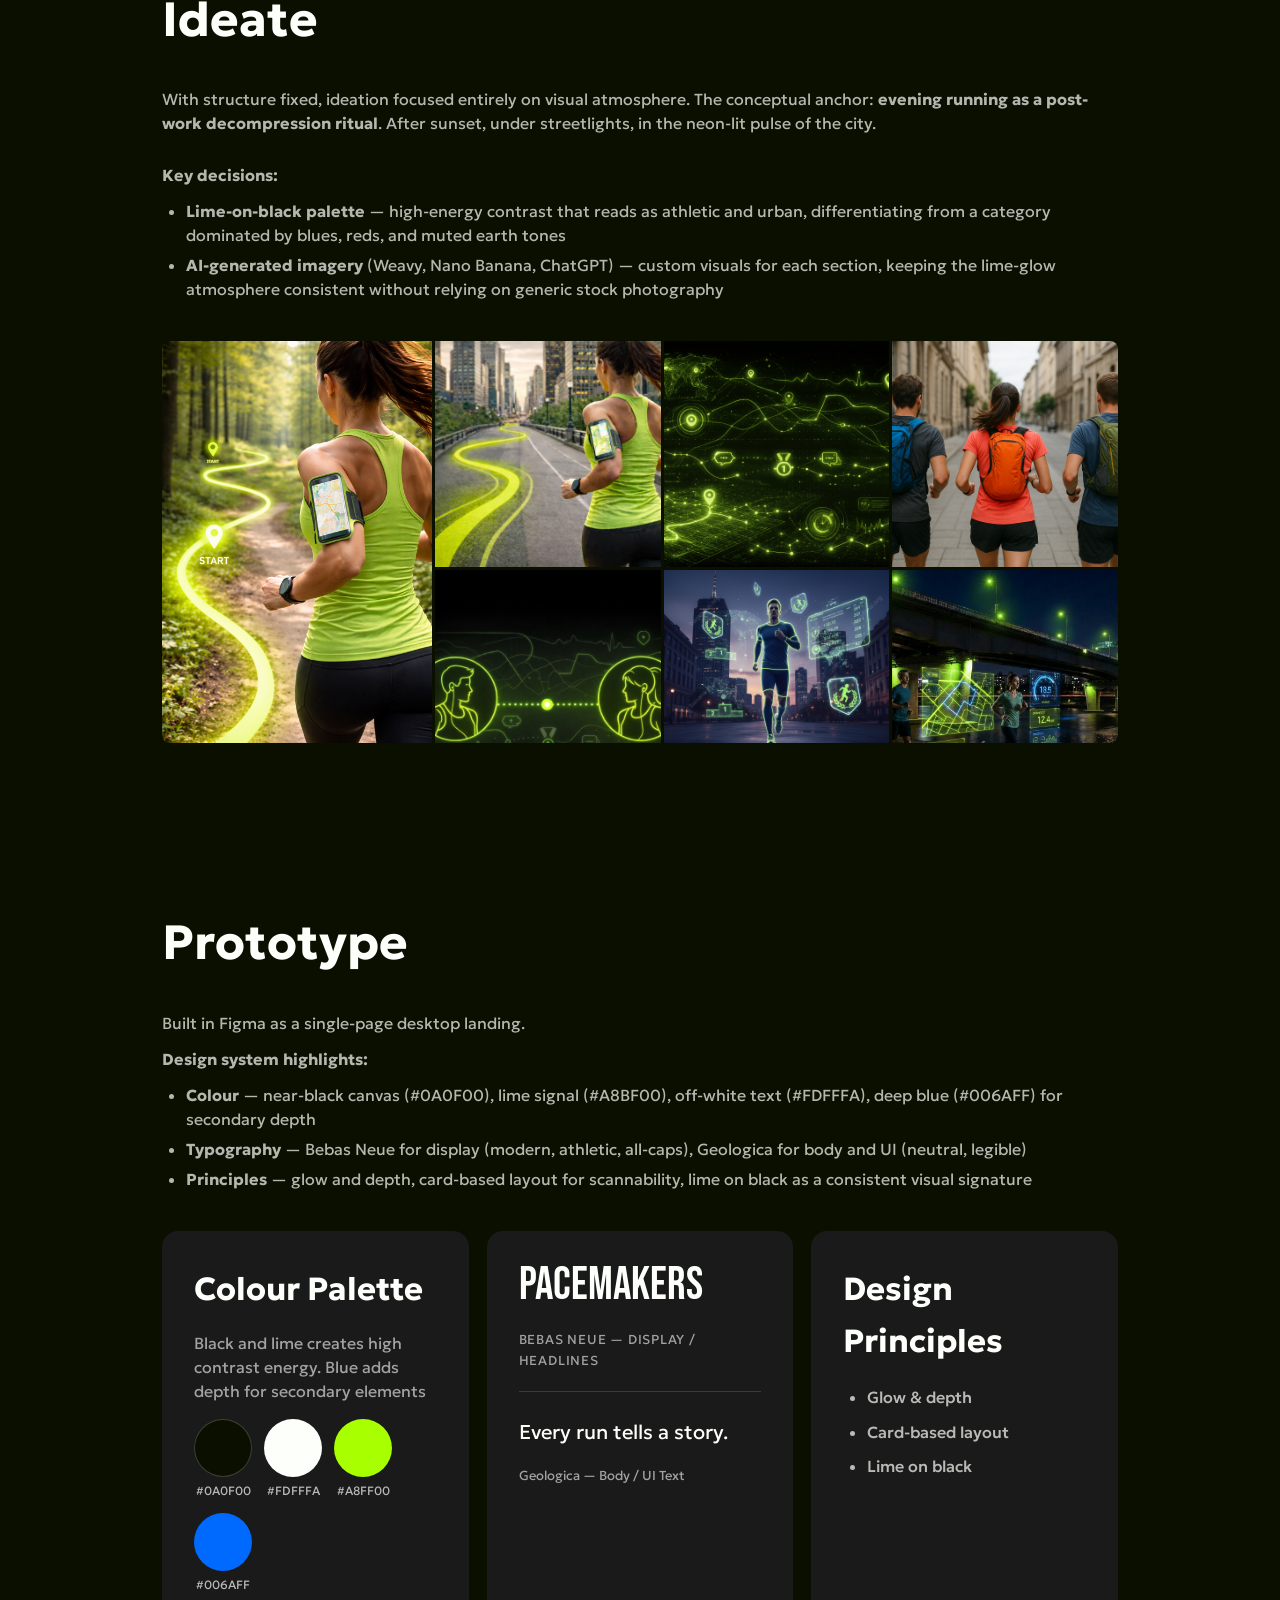
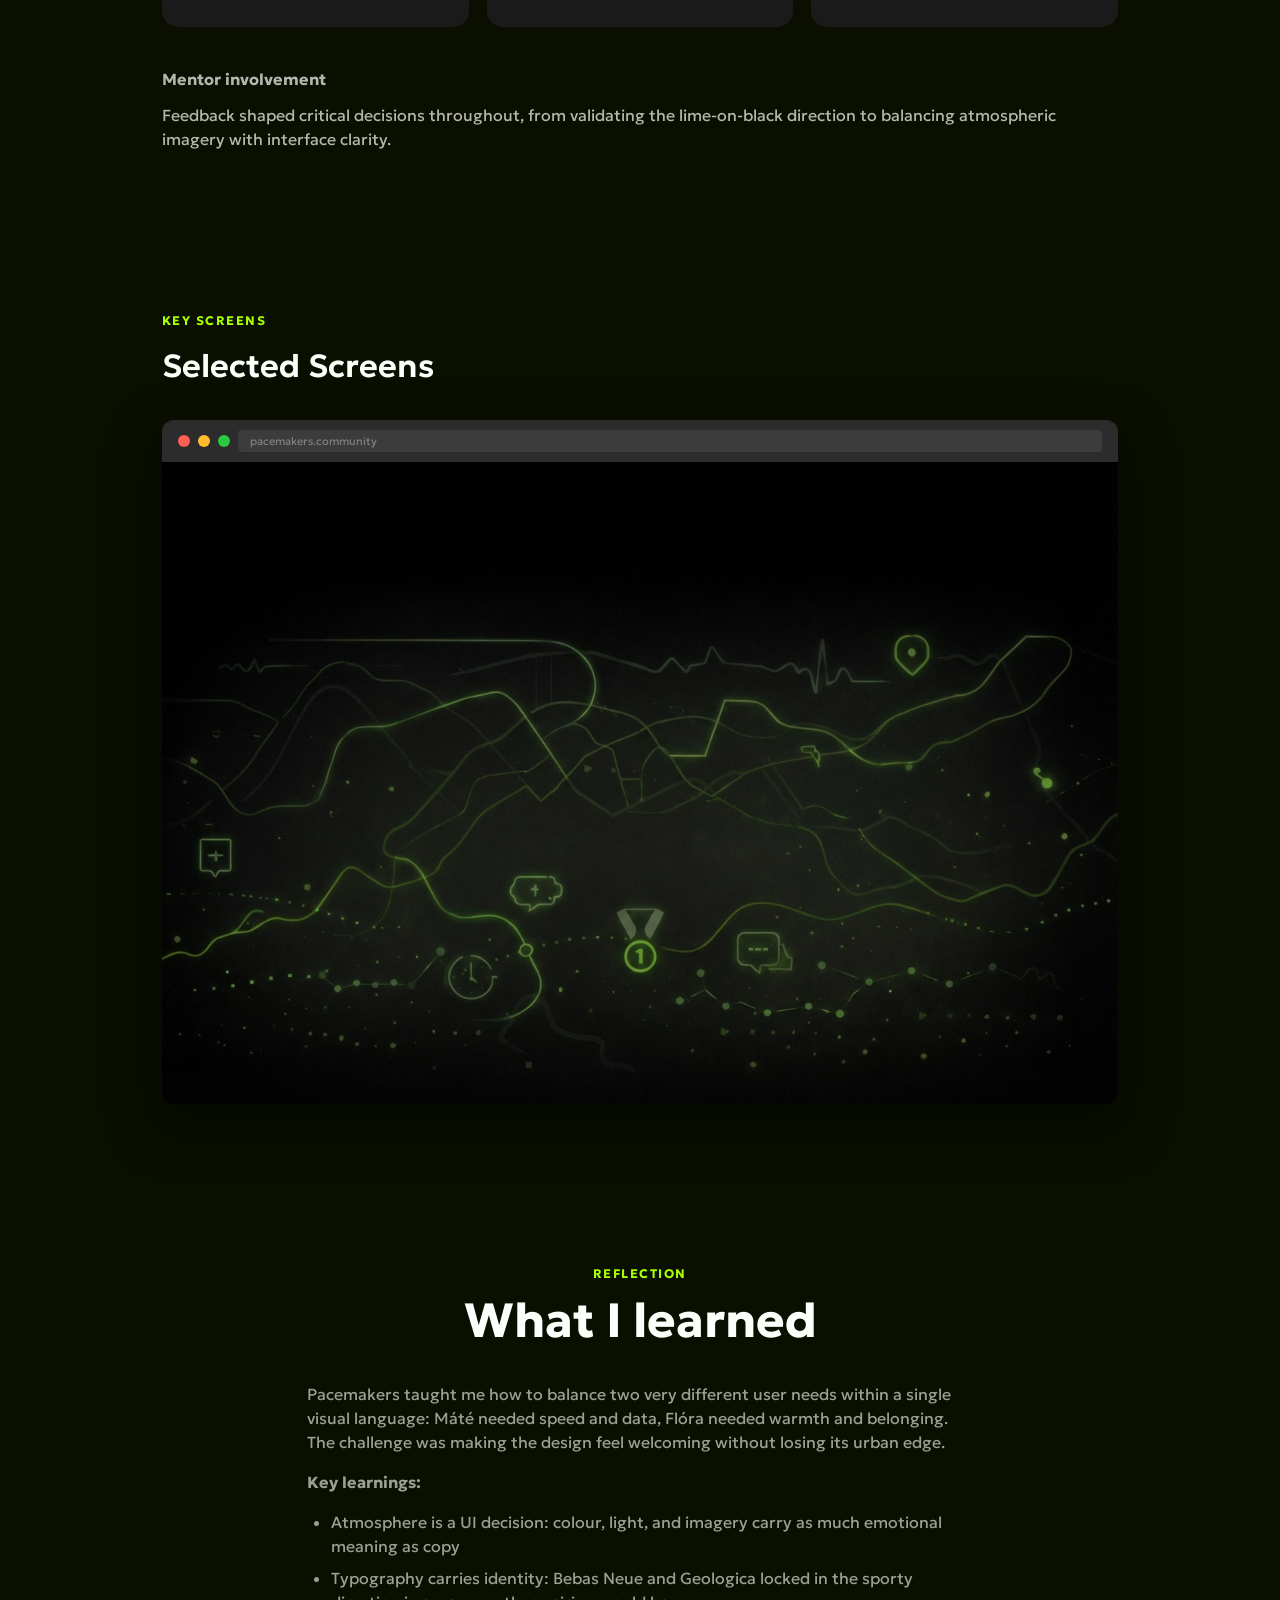
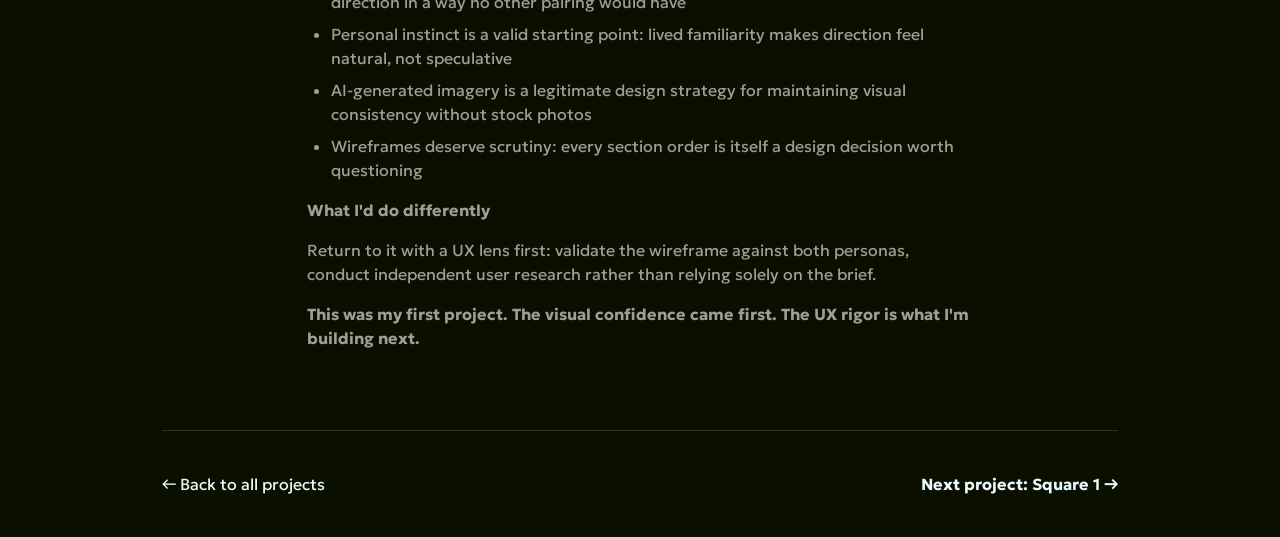
==== commit 85d9a75e: "feat: build Pacemakers case study page — all sections from Figma Replaces coming-soon placeholder wi" ====
--- a/case-study-pacemakers.html
+++ b/case-study-pacemakers.html
@@ -11,57 +11,6 @@
   <link href="https://fonts.googleapis.com/css2?family=Bebas+Neue&family=Geologica:wght@400;500;600;700&display=swap" rel="stylesheet" />
 
   <link rel="stylesheet" href="style.css" />
-
-  <style>
-    .coming-soon {
-      min-height: calc(100vh - 64px);
-      display: flex;
-      align-items: center;
-      justify-content: center;
-    }
-    .coming-soon__inner {
-      text-align: center;
-      display: flex;
-      flex-direction: column;
-      align-items: center;
-      gap: 16px;
-    }
-    .coming-soon__eyebrow {
-      font-size: 13px;
-      font-weight: 600;
-      letter-spacing: 0.1em;
-      text-transform: uppercase;
-      color: var(--accent, #b8f56a);
-      opacity: 0.8;
-    }
-    .coming-soon__title {
-      font-family: 'Bebas Neue', sans-serif;
-      font-size: clamp(64px, 10vw, 120px);
-      line-height: 1;
-      color: var(--ink, #f0f4ee);
-      margin: 0;
-    }
-    .coming-soon__sub {
-      font-family: 'Geologica', sans-serif;
-      font-size: 18px;
-      font-weight: 400;
-      color: var(--ink, #f0f4ee);
-      opacity: 0.5;
-      margin: 0;
-    }
-    .coming-soon__back {
-      margin-top: 8px;
-      font-family: 'Geologica', sans-serif;
-      font-size: 14px;
-      font-weight: 600;
-      color: var(--accent, #b8f56a);
-      text-decoration: none;
-      letter-spacing: 0.04em;
-      opacity: 0.8;
-      transition: opacity 0.2s;
-    }
-    .coming-soon__back:hover { opacity: 1; }
-  </style>
 </head>
 <body class="cs-pace">
 
@@ -74,17 +23,305 @@
         <a href="index.html#about">About</a>
         <a href="index.html#contact">Contact</a>
       </nav>
+      <button class="nav__hamburger" aria-label="Menu">
+        <span></span>
+        <span></span>
+        <span></span>
+      </button>
     </div>
   </header>
 
-  <section class="coming-soon">
-    <div class="coming-soon__inner">
-      <p class="coming-soon__eyebrow">UI Design · Web</p>
-      <h1 class="coming-soon__title">Pacemakers</h1>
-      <p class="coming-soon__sub">A case study is on its way.</p>
-      <a class="coming-soon__back" href="index.html">← Back to work</a>
-    </div>
-  </section>
+  <!-- ===== Hero ===== -->
+  <section class="cs-hero cp-hero">
+    <div class="cp-hero__inner">
+      <div class="cp-hero__text">
+        <h1 class="cp-hero__title">Pacemakers</h1>
+        <p class="cp-hero__sub">Landing page for an urban running community</p>
+      </div>
+      <div class="cp-hero__browser">
+        <div class="cp-browser">
+          <div class="cp-browser__chrome">
+            <span class="cp-browser__dot cp-browser__dot--red"></span>
+            <span class="cp-browser__dot cp-browser__dot--yellow"></span>
+            <span class="cp-browser__dot cp-browser__dot--green"></span>
+            <div class="cp-browser__bar">pacemakers.community</div>
+          </div>
+          <div class="cp-browser__screen">
+            <img src="images/pace-key-main.png" alt="Pacemakers landing page" />
+          </div>
+        </div>
+      </div>
+    </div>
+  </section>
+
+  <!-- ===== Context / Overview ===== -->
+  <section class="cp-section" id="overview">
+    <div class="cp-section__inner">
+      <div class="cp-overview">
+        <div class="cp-overview__text">
+          <div class="cp-overview__heading">
+            <p class="eyebrow">Overview</p>
+            <h2>Context</h2>
+          </div>
+          <div class="cp-overview__body">
+            <p>Pacemakers is a conceptual landing page for an urban running community built around shared city runs, performance data, and collective energy. My very first design project, developed as part of the UI Academy program.</p>
+            <p><strong>The challenge:</strong></p>
+            <ul>
+              <li>Two distinct audiences in one visual language: a data-driven experienced runner and a community-seeking beginner</li>
+              <li>UI-focused assignment: wireframe and research were provided, my work concentrated on visual decisions: typography, colour, imagery, and atmosphere</li>
+            </ul>
+            <p>Mentor feedback shaped critical decisions at every stage.</p>
+          </div>
+        </div>
+        <dl class="infocard">
+          <div class="infocard__row"><dt>Project type</dt><dd>Concept Project</dd></div>
+          <div class="infocard__row"><dt>My Role</dt><dd>UI Designer</dd></div>
+          <div class="infocard__row"><dt>Tool</dt><dd>Figma</dd></div>
+          <div class="infocard__row"><dt>Year</dt><dd>2025</dd></div>
+          <div class="infocard__row"><dt>Type</dt><dd>Concept project</dd></div>
+          <div class="infocard__row"><dt>Platform</dt><dd>Web (Desktop)</dd></div>
+        </dl>
+      </div>
+    </div>
+  </section>
+
+  <!-- ===== Process nav ===== -->
+  <nav class="cp-process-nav">
+    <div class="cp-process-nav__inner">
+      <a href="#empathize">Empathize</a>
+      <a href="#define">Define</a>
+      <a href="#ideate">Ideate</a>
+      <a href="#prototype">Prototype</a>
+      <a href="#key-screens">Key Screens</a>
+      <a href="#reflection">Reflection</a>
+    </div>
+  </nav>
+
+  <!-- ===== Empathize ===== -->
+  <section class="cp-section" id="empathize">
+    <div class="cp-section__inner">
+      <div class="cp-empathize">
+        <div class="cp-empathize__head">
+          <h2>Empathize</h2>
+          <p class="cp-section-desc">Research was based on the program brief rather than independent interviews. Two primary personas were provided, each representing a distinct archetype within the running community.</p>
+        </div>
+        <img src="images/pace-persona-mate.png" class="cp-persona-img" alt="Máté persona" />
+        <img src="images/pace-persona-flora.png" class="cp-persona-img" alt="Flóra persona" />
+        <div class="cp-key-tension">
+          <p><strong>Key tension</strong></p>
+          <p>Máté needs performance, data, and speed. Flóra needs warmth, simplicity, and reassurance. Every section had to carry signals for both, without either feeling like an afterthought.</p>
+          <p><strong>Reflection</strong></p>
+          <p>If revisiting this project, I would conduct independent qualitative research with real runners from both archetypes to validate and deepen these assumptions.</p>
+        </div>
+      </div>
+    </div>
+  </section>
+
+  <!-- ===== Define ===== -->
+  <section class="cp-section" id="define">
+    <div class="cp-section__inner">
+      <div class="cp-two-col">
+        <div class="cp-two-col__text">
+          <div class="cp-define-intro">
+            <h2>Define</h2>
+            <p class="cp-section-desc">The wireframe and content hierarchy were pre-defined. My role was to translate the brief's strategic direction into clear design intent.</p>
+          </div>
+          <div class="cp-body-block">
+            <p><strong>Core design question</strong></p>
+            <p>How do you communicate the energy of urban running to two completely different people — at the same time?</p>
+          </div>
+          <div class="cp-body-block">
+            <p><strong>Design principles:</strong></p>
+            <ul>
+              <li><strong>Urban energy</strong> — the pulse of the city, evening lights, runners in motion. Structured, not chaotic</li>
+              <li><strong>Community strength</strong> — every visual reinforces that you're never alone</li>
+              <li><strong>Inclusive entry, performance-ready depth</strong> — beginner and advanced coexist without either feeling like an afterthought</li>
+              <li><strong>Modern and sporty</strong> — athletic and contemporary, no fitness-app clichés</li>
+            </ul>
+          </div>
+          <div class="cp-body-block">
+            <p><strong>Reflection</strong></p>
+            <p>Next time I would revisit the wireframe with a UX lens, questioning whether section order, content priority, and CTA placement truly serve both personas equally.</p>
+          </div>
+        </div>
+        <div class="cp-two-col__card">
+          <div class="cp-app-card">
+            <div class="cp-app-card__img">
+              <img src="images/pace-define-card.png" alt="Nike Alphafly 3 futócipő" />
+            </div>
+            <div class="cp-app-card__meta">
+              <div class="cp-app-card__badge">cipő</div>
+              <span class="cp-app-card__read">5 perc olvasás</span>
+            </div>
+            <p class="cp-app-card__title">Nike Alphafly 3<br>futócipő teszt</p>
+          </div>
+        </div>
+      </div>
+    </div>
+  </section>
+
+  <!-- ===== Ideate ===== -->
+  <section class="cp-section" id="ideate">
+    <div class="cp-section__inner">
+      <div class="cp-ideate">
+        <div class="cp-ideate__head">
+          <h2>Ideate</h2>
+          <p class="cp-section-desc">With structure fixed, ideation focused entirely on visual atmosphere. The conceptual anchor: <strong>evening running as a post-work decompression ritual</strong>. After sunset, under streetlights, in the neon-lit pulse of the city.</p>
+          <div class="cp-body-block">
+            <p><strong>Key decisions:</strong></p>
+            <ul>
+              <li><strong>Lime-on-black palette</strong> — high-energy contrast that reads as athletic and urban, differentiating from a category dominated by blues, reds, and muted earth tones</li>
+              <li><strong>AI-generated imagery</strong> (Weavy, Nano Banana, ChatGPT) — custom visuals for each section, keeping the lime-glow atmosphere consistent without relying on generic stock photography</li>
+            </ul>
+          </div>
+        </div>
+        <div class="cp-ideate-grid">
+          <div class="cp-ideate-grid__left">
+            <img src="images/pace-ideate-6.png" alt="" />
+          </div>
+          <div class="cp-ideate-grid__right">
+            <div class="cp-ideate-grid__row">
+              <img src="images/pace-ideate-1.png" alt="" />
+              <img src="images/pace-ideate-7.png" alt="" />
+              <img src="images/pace-ideate-5.png" alt="" />
+            </div>
+            <div class="cp-ideate-grid__row">
+              <img src="images/pace-ideate-2.png" alt="" />
+              <img src="images/pace-ideate-4.png" alt="" />
+              <img src="images/pace-ideate-3.png" alt="" />
+            </div>
+          </div>
+        </div>
+      </div>
+    </div>
+  </section>
+
+  <!-- ===== Prototype ===== -->
+  <section class="cp-section" id="prototype">
+    <div class="cp-section__inner">
+      <div class="cp-prototype">
+        <div class="cp-prototype__head">
+          <h2>Prototype</h2>
+          <div class="cp-body-block">
+            <p>Built in Figma as a single-page desktop landing.</p>
+            <p><strong>Design system highlights:</strong></p>
+            <ul>
+              <li><strong>Colour</strong> — near-black canvas (#0A0F00), lime signal (#A8BF00), off-white text (#FDFFFA), deep blue (#006AFF) for secondary depth</li>
+              <li><strong>Typography</strong> — Bebas Neue for display (modern, athletic, all-caps), Geologica for body and UI (neutral, legible)</li>
+              <li><strong>Principles</strong> — glow and depth, card-based layout for scannability, lime on black as a consistent visual signature</li>
+            </ul>
+          </div>
+        </div>
+        <div class="cp-proto-cards">
+
+          <!-- Colour Palette -->
+          <div class="cp-proto-card">
+            <h3>Colour Palette</h3>
+            <p class="cp-proto-card-desc">Black and lime creates high contrast energy. Blue adds depth for secondary elements</p>
+            <div class="cp-swatches">
+              <div class="cp-swatch cp-swatch--black">
+                <div class="cp-swatch__dot"></div>
+                <span class="cp-swatch__label">#0A0F00</span>
+              </div>
+              <div class="cp-swatch cp-swatch--white">
+                <div class="cp-swatch__dot"></div>
+                <span class="cp-swatch__label">#FDFFFA</span>
+              </div>
+              <div class="cp-swatch cp-swatch--lime">
+                <div class="cp-swatch__dot"></div>
+                <span class="cp-swatch__label">#A8FF00</span>
+              </div>
+              <div class="cp-swatch cp-swatch--blue">
+                <div class="cp-swatch__dot"></div>
+                <span class="cp-swatch__label">#006AFF</span>
+              </div>
+            </div>
+          </div>
+
+          <!-- Typography -->
+          <div class="cp-proto-card">
+            <p class="cp-typo-display">Pacemakers</p>
+            <p class="cp-typo-display-label">Bebas Neue — Display / Headlines</p>
+            <hr class="cp-typo-divider" />
+            <p class="cp-typo-body">Every run tells a story.</p>
+            <p class="cp-typo-body-label">Geologica — Body / UI Text</p>
+          </div>
+
+          <!-- Design Principles -->
+          <div class="cp-proto-card">
+            <h3>Design Principles</h3>
+            <ul class="cp-principles-list">
+              <li>Glow &amp; depth</li>
+              <li>Card-based layout</li>
+              <li>Lime on black</li>
+            </ul>
+          </div>
+
+        </div>
+        <div class="cp-body-block">
+          <p><strong>Mentor involvement</strong></p>
+          <p>Feedback shaped critical decisions throughout, from validating the lime-on-black direction to balancing atmospheric imagery with interface clarity.</p>
+        </div>
+      </div>
+    </div>
+  </section>
+
+  <!-- ===== Key Screens ===== -->
+  <section class="cp-section" id="key-screens">
+    <div class="cp-section__inner">
+      <div class="cp-key-screens">
+        <div class="cp-key-head">
+          <p class="eyebrow">Key Screens</p>
+          <h2>Selected Screens</h2>
+        </div>
+        <div class="cp-browser cp-browser--lg">
+          <div class="cp-browser__chrome">
+            <span class="cp-browser__dot cp-browser__dot--red"></span>
+            <span class="cp-browser__dot cp-browser__dot--yellow"></span>
+            <span class="cp-browser__dot cp-browser__dot--green"></span>
+            <div class="cp-browser__bar">pacemakers.community</div>
+          </div>
+          <div class="cp-browser__screen">
+            <img src="images/pace-key-frame.png" alt="Pacemakers — selected screens" />
+          </div>
+        </div>
+      </div>
+    </div>
+  </section>
+
+  <!-- ===== Reflection ===== -->
+  <section class="cp-section" id="reflection">
+    <div class="cp-section__inner">
+      <div class="cp-reflection">
+        <div class="cp-reflection__head">
+          <p class="eyebrow">Reflection</p>
+          <h2>What I learned</h2>
+        </div>
+        <div class="cp-reflection__body">
+          <p>Pacemakers taught me how to balance two very different user needs within a single visual language: Máté needed speed and data, Flóra needed warmth and belonging. The challenge was making the design feel welcoming without losing its urban edge.</p>
+          <p><strong>Key learnings:</strong></p>
+          <ul>
+            <li>Atmosphere is a UI decision: colour, light, and imagery carry as much emotional meaning as copy</li>
+            <li>Typography carries identity: Bebas Neue and Geologica locked in the sporty direction in a way no other pairing would have</li>
+            <li>Personal instinct is a valid starting point: lived familiarity makes direction feel natural, not speculative</li>
+            <li>AI-generated imagery is a legitimate design strategy for maintaining visual consistency without stock photos</li>
+            <li>Wireframes deserve scrutiny: every section order is itself a design decision worth questioning</li>
+          </ul>
+          <p><strong>What I'd do differently</strong></p>
+          <p>Return to it with a UX lens first: validate the wireframe against both personas, conduct independent user research rather than relying solely on the brief.</p>
+          <p><strong>This was my first project. The visual confidence came first. The UX rigor is what I'm building next.</strong></p>
+        </div>
+      </div>
+    </div>
+  </section>
+
+  <!-- ===== Footer nav ===== -->
+  <div class="cs-nav-wrap">
+    <nav class="cs-nav">
+      <a href="index.html">← Back to all projects</a>
+      <a href="case-study-square-one.html" class="cs-nav__next">Next project: Square 1 →</a>
+    </nav>
+  </div>
 
 </body>
 </html>
--- a/style.css
+++ b/style.css
@@ -209,6 +209,13 @@
   color: var(--accent);
   border-bottom: 2px solid var(--accent);
 }
+.nav__hamburger { display: none; }
+body.cs-square .nav__hamburger span { background: #fdfffa; }
+body.cs-square .mobile-menu__close::before,
+body.cs-square .mobile-menu__close::after { background: #fdfffa; }
+
+body.cs-square .nav__inner { transition: padding 0.25s ease; }
+body.cs-square .nav.is-scrolled .nav__inner { padding-top: 8px; padding-bottom: 8px; }
 
 /* =========================================================
    5) HOMEPAGE SZEKCIÓK
@@ -350,7 +357,7 @@
   align-items: center; justify-content: space-between;
   padding: 40px 162px;
 }
-.footer__text { max-width: 356px; }
+.footer__text { max-width: 500px; }
 .footer__text h2 { font-family: var(--font-head); font-weight: 500; font-size: 2rem; margin-bottom: 24px; }
 .footer__text p { font-size: var(--fs-lead); margin: 0; color: var(--ink); }
 .footer__links { display: flex; flex-wrap: wrap; gap: 44px; }
@@ -408,6 +415,7 @@
   margin: 16px 0 0;
   max-width: 38ch;
 }
+body.cs-square .cs-hero__sub { color: #99fbff; }
 
 .cs-hero__media {
   position: relative;
@@ -439,9 +447,9 @@
 .cs-section--soft { background: var(--bg-soft); }
 
 .cs-read { max-width: var(--readw); margin: 0 auto; }
-.cs-read p { font-size: var(--fs-body); color: var(--ink); margin: 0 0 18px; }
+.cs-read p { font-size: var(--fs-body); line-height: 25px; letter-spacing: 0.8px; color: var(--ink); margin: 0 0 18px; }
 .cs-read ul { margin: 0 0 18px; padding-left: 22px; }
-.cs-read li { font-size: var(--fs-body); color: var(--ink); margin-bottom: 8px; }
+.cs-read li { font-size: var(--fs-body); line-height: 25px; letter-spacing: 0.8px; color: var(--ink); margin-bottom: 8px; }
 
 .cs-h2 { font-family: var(--font-head); font-weight: 700; font-size: var(--fs-h2); margin-bottom: 24px; line-height: var(--lh-snug); }
 .cs-subh { font-family: var(--font-head); font-weight: 700; font-size: var(--fs-h4); margin: 26px 0 8px; color: var(--ink); }
@@ -483,11 +491,11 @@
 .cs-overview__heading h2 { font-family: var(--font-head); font-weight: 700; font-size: 28px; color: #e8fbfc; margin: 0; line-height: normal; }
 
 .cs-overview__body {
-  opacity: 0.7;
+  opacity: 0.6;
   letter-spacing: 0.8px;
 }
 .cs-overview__body p,
-.cs-overview__body li { font-size: 20px; font-weight: 400; color: #e8fbfc; line-height: normal; margin: 0; }
+.cs-overview__body li { font-size: 20px; font-weight: 400; color: #e8fbfc; line-height: 25px; margin: 0; }
 
 .infocard {
   background: var(--surface);
@@ -503,7 +511,7 @@
   font-family: var(--font-body); font-weight: 600;
   font-size: 20px; color: var(--accent); line-height: 24px;
 }
-.infocard__row dd { margin: 0; font-size: 20px; font-weight: 400; color: #e8fbfc; line-height: 24px; }
+.infocard__row dd { margin: 0; font-size: 20px; font-weight: 400; color: rgba(232, 251, 252, 0.6); line-height: 25px; letter-spacing: 0.8px; }
 
 /* --- Process nav sáv --- */
 .cs-process-nav {
@@ -542,7 +550,8 @@
   letter-spacing: 0.12em; color: var(--accent); text-transform: uppercase;
 }
 .cs-step h3 { font-family: var(--font-head); font-weight: 700; font-size: var(--fs-h3); margin: 6px 0 12px; }
-.cs-step p { font-size: var(--fs-body); color: var(--ink); margin: 0 0 14px; }
+.cs-step p { font-size: var(--fs-body); line-height: 25px; letter-spacing: 0.8px; color: var(--ink); margin: 0 0 14px; }
+.cs-step li { font-size: var(--fs-body); line-height: 25px; letter-spacing: 0.8px; color: var(--ink); }
 
 .cs-callout {
   background: color-mix(in srgb, var(--accent) 10%, transparent);
@@ -584,6 +593,8 @@
   overflow-x: auto;
   margin: 20px 0;
   border-radius: 12px;
+  background: #fff9ec;
+  padding: 16px 0;
 }
 .journey-map {
   position: relative;
@@ -649,7 +660,384 @@
   display: flex; justify-content: space-between; align-items: center; gap: 24px;
   padding: 40px 0; border-top: 1px solid var(--line); flex-wrap: wrap;
 }
-.cs-nav__next { font-family: var(--font-head); font-weight: 700; font-size: var(--fs-h3); }
+.cs-nav-wrap {
+  max-width: 1440px;
+  padding: 0 162px;
+}
+.cs-nav a {
+  font-size: 16px;
+  color: #e8fbfc;
+}
+.cs-nav__next { font-family: var(--font-head); font-weight: 700; }
+
+/* =========================================================
+   7b) PACEMAKERS CASE STUDY (cp-)
+   ========================================================= */
+
+/* --- Hero --- */
+.cp-hero__inner {
+  max-width: 1440px;
+  margin: 0 auto;
+  padding: 80px 162px 0;
+  display: flex;
+  flex-direction: column;
+  align-items: center;
+  text-align: center;
+  gap: 48px;
+}
+.cp-hero__title {
+  font-family: var(--font-head);
+  font-size: clamp(3rem, 6vw, 5rem);
+  font-weight: 700;
+  line-height: 1.1;
+  margin: 0;
+  letter-spacing: -0.01em;
+}
+.cp-hero__sub {
+  font-size: 20px;
+  color: var(--ink-soft);
+  margin: 12px 0 0;
+}
+.cp-hero__text { display: flex; flex-direction: column; align-items: center; }
+.cp-hero__browser { width: 100%; }
+
+/* --- Browser mockup --- */
+.cp-browser {
+  width: 100%;
+  border-radius: 12px 12px 0 0;
+  overflow: hidden;
+  box-shadow: var(--shadow);
+}
+.cp-browser--lg { border-radius: 12px; }
+.cp-browser--sm { border-radius: 12px; }
+.cp-browser__chrome {
+  background: #2c2c2c;
+  display: flex;
+  align-items: center;
+  gap: 8px;
+  padding: 10px 16px;
+}
+.cp-browser__dot {
+  width: 12px;
+  height: 12px;
+  border-radius: 50%;
+  flex-shrink: 0;
+}
+.cp-browser__dot--red    { background: #ff5f57; }
+.cp-browser__dot--yellow { background: #febc2e; }
+.cp-browser__dot--green  { background: #28c840; }
+.cp-browser__bar {
+  flex: 1;
+  background: #3c3c3c;
+  border-radius: 4px;
+  height: 22px;
+  padding: 0 12px;
+  font-size: 11px;
+  color: rgba(255,255,255,0.35);
+  display: flex;
+  align-items: center;
+  font-family: var(--font-body);
+}
+.cp-browser__screen { overflow: hidden; }
+.cp-browser__screen img {
+  width: 100%;
+  display: block;
+  object-fit: cover;
+  object-position: top;
+  max-height: 580px;
+}
+.cp-browser--lg .cp-browser__screen img { max-height: 700px; }
+.cp-browser--sm .cp-browser__screen img { max-height: 340px; }
+
+/* --- Section wrapper --- */
+.cp-section { padding: 0; }
+.cp-section__inner {
+  max-width: 1440px;
+  margin: 0 auto;
+  padding: 80px 162px;
+}
+
+/* --- Overview (Context) --- */
+.cp-overview {
+  display: grid;
+  grid-template-columns: 1fr 333px;
+  gap: 161px;
+  align-items: center;
+}
+.cp-overview__text {
+  display: flex;
+  flex-direction: column;
+  gap: 28px;
+}
+.cp-overview__heading { display: flex; flex-direction: column; gap: 8px; }
+.cp-overview__heading .eyebrow { margin: 0; }
+.cp-overview__heading h2 { font-size: 48px; font-weight: 700; margin: 0; }
+.cp-overview__body { font-size: 16px; line-height: 1.5; opacity: 0.7; }
+.cp-overview__body p  { margin: 0 0 8px; }
+.cp-overview__body ul { padding-left: 24px; margin: 0 0 8px; }
+.cp-overview__body li { margin-bottom: 4px; }
+
+/* Infocard: Pacemakers overrides */
+body.cs-pace .infocard {
+  min-width: 0;
+  padding: 32px;
+}
+body.cs-pace .infocard__row { gap: 6px; }
+body.cs-pace .infocard__row dt {
+  flex: none;
+  font-size: 12px;
+  font-weight: 600;
+  letter-spacing: 0;
+  text-transform: none;
+  white-space: nowrap;
+  line-height: 1.5;
+}
+body.cs-pace .infocard__row dd {
+  font-size: 16px;
+  font-weight: 400;
+  color: var(--ink);
+  line-height: 1.5;
+  letter-spacing: 0;
+}
+
+/* --- Process nav --- */
+.cp-process-nav {
+  border-top: 1px solid var(--line);
+  border-bottom: 1px solid var(--line);
+}
+.cp-process-nav__inner {
+  max-width: 1440px;
+  margin: 0 auto;
+  padding: 0 162px;
+  display: flex;
+  gap: 40px;
+  align-items: center;
+  height: 56px;
+}
+.cp-process-nav__inner a {
+  font-size: 12px;
+  font-weight: 600;
+  color: var(--ink-soft);
+  text-decoration: none;
+  letter-spacing: 0.08em;
+  text-transform: uppercase;
+  transition: color 0.2s;
+}
+.cp-process-nav__inner a:hover { color: var(--accent); text-decoration: none; }
+
+/* --- Section heading + desc --- */
+.cp-empathize__head,
+.cp-ideate__head,
+.cp-prototype__head {
+  display: flex;
+  flex-direction: column;
+  gap: 28px;
+}
+.cp-empathize__head h2,
+.cp-ideate__head h2,
+.cp-prototype__head h2 { font-size: 48px; font-weight: 700; margin: 0; }
+.cp-section-desc { font-size: 16px; line-height: 1.5; opacity: 0.7; margin: 0; }
+
+/* --- Empathize --- */
+.cp-empathize { display: flex; flex-direction: column; gap: 40px; }
+.cp-persona-img {
+  width: 100%;
+  height: auto;
+  border-radius: 16px;
+  display: block;
+}
+.cp-key-tension { font-size: 16px; line-height: 1.5; opacity: 0.7; max-width: 713px; }
+.cp-key-tension p { margin: 0 0 16px; }
+.cp-key-tension p:last-child { margin: 0; }
+
+/* --- Body block (reusable) --- */
+.cp-body-block { font-size: 16px; line-height: 1.5; opacity: 0.7; }
+.cp-body-block p  { margin: 0 0 12px; }
+.cp-body-block ul { padding-left: 24px; margin: 0; }
+.cp-body-block li { margin-bottom: 6px; }
+.cp-body-block li:last-child { margin-bottom: 0; }
+.cp-body-block p:last-child  { margin-bottom: 0; }
+
+/* --- Define (two-col) --- */
+.cp-two-col {
+  display: grid;
+  grid-template-columns: 1fr 371px;
+  gap: 50px;
+  align-items: start;
+}
+.cp-two-col__text {
+  display: flex;
+  flex-direction: column;
+  gap: 40px;
+  padding: 80px 0;
+}
+.cp-define-intro { display: flex; flex-direction: column; gap: 28px; }
+.cp-define-intro h2 { font-size: 48px; font-weight: 700; margin: 0; }
+
+.cp-two-col__card {
+  position: sticky;
+  top: 80px;
+  align-self: start;
+  margin-top: 80px;
+}
+
+/* App card (Pacemakers design element) */
+.cp-app-card {
+  background: rgba(36,38,34,0.6);
+  border-radius: 16px;
+  padding: 40px;
+  display: flex;
+  flex-direction: column;
+  gap: 16px;
+  border: 1px solid var(--line);
+}
+.cp-app-card__img { border-radius: 10px; overflow: hidden; }
+.cp-app-card__img img { width: 100%; height: 261px; object-fit: cover; display: block; }
+.cp-app-card__meta {
+  display: flex;
+  align-items: center;
+  justify-content: space-between;
+  gap: 16px;
+}
+.cp-app-card__badge {
+  border: 2px solid var(--accent-2);
+  border-radius: 6px;
+  padding: 6px 10px;
+  font-family: var(--font-display);
+  font-size: 16px;
+  letter-spacing: 0.1em;
+  color: var(--ink);
+  text-transform: uppercase;
+  line-height: 1;
+}
+.cp-app-card__read {
+  font-size: 16px;
+  font-weight: 600;
+  color: var(--ink);
+  opacity: 0.85;
+}
+.cp-app-card__title {
+  font-size: 32px;
+  font-weight: 700;
+  line-height: 1.2;
+  margin: 0;
+  color: var(--ink);
+}
+
+/* --- Ideate --- */
+.cp-ideate { display: flex; flex-direction: column; gap: 40px; }
+.cp-ideate-grid {
+  display: grid;
+  grid-template-columns: 270px 1fr;
+  height: 402px;
+  border-radius: 8px;
+  overflow: hidden;
+  gap: 3px;
+}
+.cp-ideate-grid__left img {
+  width: 100%;
+  height: 100%;
+  object-fit: cover;
+  display: block;
+}
+.cp-ideate-grid__right {
+  display: grid;
+  grid-template-rows: 1fr 1fr;
+  gap: 3px;
+}
+.cp-ideate-grid__row {
+  display: grid;
+  grid-template-columns: repeat(3, 1fr);
+  gap: 3px;
+}
+.cp-ideate-grid__row img {
+  width: 100%;
+  height: 100%;
+  object-fit: cover;
+  display: block;
+}
+
+/* --- Prototype --- */
+.cp-prototype { display: flex; flex-direction: column; gap: 40px; }
+.cp-prototype__head h2 { font-size: 48px; font-weight: 700; margin: 0; }
+
+.cp-proto-cards {
+  display: grid;
+  grid-template-columns: repeat(3, 1fr);
+  gap: 18px;
+}
+.cp-proto-card {
+  background: var(--surface);
+  border-radius: 16px;
+  padding: 32px;
+  display: flex;
+  flex-direction: column;
+  gap: 16px;
+  min-height: 272px;
+}
+.cp-proto-card h3 { font-size: 32px; font-weight: 700; margin: 0; }
+.cp-proto-card-desc { font-size: 16px; line-height: 1.5; opacity: 0.6; margin: 0; }
+
+.cp-swatches { display: flex; gap: 12px; align-items: flex-start; flex-wrap: wrap; }
+.cp-swatch { display: flex; flex-direction: column; align-items: center; gap: 4px; }
+.cp-swatch__dot { width: 58px; height: 58px; border-radius: 50%; flex-shrink: 0; }
+.cp-swatch--black .cp-swatch__dot { background: #0a0f00; border: 1px solid rgba(255,255,255,0.2); }
+.cp-swatch--white .cp-swatch__dot { background: #fdfffa; }
+.cp-swatch--lime  .cp-swatch__dot { background: #a8ff00; }
+.cp-swatch--blue  .cp-swatch__dot { background: #006aff; }
+.cp-swatch__label { font-size: 12px; opacity: 0.7; text-align: center; color: var(--ink); }
+
+.cp-typo-display { font-family: var(--font-display); font-size: 46px; line-height: 1; margin: 0; padding-bottom: 4px; }
+.cp-typo-display-label { font-size: 13px; opacity: 0.6; margin: 0; text-transform: uppercase; letter-spacing: 0.06em; }
+.cp-typo-divider { border: none; border-top: 1px solid var(--line); margin: 4px 0; }
+.cp-typo-body { font-size: 20px; margin: 4px 0 0; }
+.cp-typo-body-label { font-size: 13px; opacity: 0.6; margin: 0; }
+
+.cp-principles-list {
+  padding-left: 24px;
+  margin: 0;
+  display: flex;
+  flex-direction: column;
+  gap: 8px;
+  font-size: 16px;
+  font-weight: 500;
+  opacity: 0.7;
+}
+
+/* --- Key Screens --- */
+.cp-key-screens { display: flex; flex-direction: column; gap: 28px; }
+.cp-key-head { display: flex; flex-direction: column; gap: 8px; }
+.cp-key-head .eyebrow { margin: 0; }
+.cp-key-head h2 { font-size: 32px; font-weight: 600; margin: 0; }
+.cp-key-row {
+  display: grid;
+  grid-template-columns: 1fr 1fr;
+  gap: 18px;
+}
+
+/* --- Reflection --- */
+.cp-reflection {
+  display: flex;
+  flex-direction: column;
+  align-items: center;
+  gap: 32px;
+  text-align: center;
+}
+.cp-reflection__head { display: flex; flex-direction: column; align-items: center; gap: 8px; }
+.cp-reflection__head .eyebrow { margin: 0; }
+.cp-reflection__head h2 { font-size: 48px; font-weight: 700; margin: 0; line-height: 1.2; }
+.cp-reflection__body {
+  font-size: 16px;
+  line-height: 1.5;
+  opacity: 0.6;
+  max-width: 666px;
+  text-align: left;
+}
+.cp-reflection__body p  { margin: 0 0 16px; }
+.cp-reflection__body ul { padding-left: 24px; margin: 0 0 16px; }
+.cp-reflection__body li { margin-bottom: 8px; }
+.cp-reflection__body p:last-child  { margin: 0; }
+.cp-reflection__body ul:last-child { margin: 0; }
 
 /* =========================================================
    8) RESZPONZÍV (mobil)
@@ -660,30 +1048,131 @@
   .hero__grid { padding: 80px 80px; gap: 80px; }
   .work { padding: 80px 80px; }
   .footer__inner { padding: 40px 80px; gap: 80px; }
+  .cs-ideate-section > .container,
+  .cs-prototype-section > .container,
+  .cs-screens-section > .container,
+  .cs-testing-section > .container { padding: 0 80px; }
 }
 
 @media (max-width: 900px) {
-  .nav__inner { padding: 14px 24px; }
-  .nav__links { gap: 18px; }
-  .hero__grid { flex-direction: column; gap: 40px; padding: 48px 24px; }
+  /* Nav */
+  .nav__inner { padding: 20px 24px; justify-content: space-between; }
+  .nav__logo { font-family: var(--font-head); font-size: 1.75rem; font-weight: 400; letter-spacing: -0.35px; }
+  .nav__links { display: none; }
+  .nav__hamburger {
+    display: flex;
+    flex-direction: column;
+    gap: 5px;
+    width: 24px;
+    background: none;
+    border: none;
+    cursor: pointer;
+    padding: 0;
+    flex-shrink: 0;
+  }
+  .nav__hamburger span {
+    display: block;
+    width: 24px;
+    height: 2px;
+    background: #101010;
+    border-radius: 1px;
+  }
+
+  /* Hero */
+  .hero__grid { flex-direction: column; gap: 16px; padding: 24px; }
   .hero__text { width: 100%; }
-  .hero__photo { width: 100%; max-width: 420px; height: auto; aspect-ratio: 356 / 426; }
-  .work { padding: 60px 24px; gap: 48px; }
+  .hero__text .eyebrow { font-size: 0.875rem; line-height: 22px; }
+  .hero__title { font-size: 2.25rem; line-height: 40px; }
+  .hero__lead { font-size: 1rem; line-height: 26px; }
+  .hero__photo { width: 100%; max-width: 100%; height: 400px; aspect-ratio: unset; border-radius: 20px; }
+
+  /* Selected Work */
+  .work { background: rgba(188, 215, 220, 0.31); padding: 24px; gap: 16px; }
+  .section-title { font-size: 2.25rem; line-height: 40px; }
   .cards { flex-direction: column; }
+  .card__title { font-size: 1rem; line-height: 22px; }
+  .card__body { padding: 12px; gap: 4px; }
+  .card__desc { font-size: 0.875rem; line-height: 22px; }
+  .card__tag { font-size: 0.8125rem; color: rgba(0, 0, 0, 0.5); line-height: 20px; }
+  .card .text-link { font-size: 0.875rem; line-height: 22px; }
+
+  /* About */
+  .about { padding: 24px 0; }
+  .about__inner h2 { font-size: 2.25rem; font-weight: 400; margin-bottom: 16px; }
+  .about__inner p { font-size: 1rem; line-height: 26px; color: #111; margin: 0 0 16px; }
+
+  /* Footer */
+  .footer__inner { flex-direction: column; align-items: flex-start; padding: 24px; gap: 4px; }
+  .footer { border-top: none; }
+  .footer__text h2 { font-size: 1.75rem; font-weight: 500; margin-bottom: 0; }
+  .footer__text p { font-size: 1rem; line-height: 26px; margin: 0; color: #2b3437; }
+  .footer__links { flex-direction: column; gap: 4px; padding-top: 8px; flex-wrap: nowrap; }
+  .footer__links a { font-size: 1.125rem; font-weight: 500; }
+
+  /* Case study */
   .cs-overview { grid-template-columns: 1fr; gap: 32px; }
-  .nav__logo { font-size: 1.35rem; }
-  .footer__inner { flex-direction: column; align-items: flex-start; padding: 40px 24px; gap: 32px; }
   .cs-hero__inner { grid-template-columns: 1fr; padding: 48px 24px; min-height: auto; }
   .cs-hero__phone--front { right: 0; }
 }
 
 @media (max-width: 520px) {
-  .container { padding: 0 18px; }
-  .nav__inner { padding: 14px 18px; }
-  .hero__grid { padding: 32px 18px; gap: 32px; }
-  .footer__links { gap: 20px; }
+  .container { padding: 0 24px; }
+  .nav__inner { padding: 20px 24px; }
+  .hero__grid { padding: 24px; gap: 16px; }
+  .footer__links { gap: 4px; }
   .infocard { padding: 24px; }
 }
+
+/* =========================================================
+   Mobil navigáció overlay
+   ========================================================= */
+.mobile-menu {
+  display: none;
+  position: fixed;
+  inset: 0;
+  background: var(--bg);
+  z-index: 55;
+  flex-direction: column;
+  justify-content: center;
+  padding: 0 40px;
+  gap: 40px;
+}
+.mobile-menu.is-open { display: flex; }
+.mobile-menu a {
+  font-family: var(--font-head);
+  font-size: 2.5rem;
+  font-weight: 400;
+  color: var(--ink);
+  text-decoration: none;
+  line-height: 1.1;
+}
+.mobile-menu a:hover { color: var(--accent); text-decoration: none; }
+.mobile-menu__close {
+  position: absolute;
+  top: 24px;
+  right: 24px;
+  background: none;
+  border: none;
+  cursor: pointer;
+  width: 24px;
+  height: 24px;
+  display: flex;
+  flex-direction: column;
+  justify-content: center;
+  gap: 0;
+}
+.mobile-menu__close::before,
+.mobile-menu__close::after {
+  content: '';
+  display: block;
+  width: 24px;
+  height: 2px;
+  background: #101010;
+  border-radius: 1px;
+  position: absolute;
+}
+.mobile-menu__close::before { transform: rotate(45deg); }
+.mobile-menu__close::after  { transform: rotate(-45deg); }
 
 /* =========================================================
    9) CASE STUDY KÉPEK (folyamatábrák, persona, journey, stb.)
@@ -742,11 +1231,12 @@
 }
 
 .cs-empathize__title {
-  font-family: var(--font-display);
-  font-weight: 700;
-  font-size: clamp(2.5rem, 4.5vw, 3.5rem);
+  font-family: var(--font-body);
+  font-weight: 600;
+  font-size: 48px;
   color: #E8FBFC;
-  line-height: 1.1;
+  line-height: 60px;
+  letter-spacing: 0;
   margin: 0 0 28px;
 }
 
@@ -756,7 +1246,7 @@
   font-size: 20px;
   line-height: 25px;
   letter-spacing: 0.04em;
-  color: rgba(232, 251, 252, 0.7);
+  color: rgba(232, 251, 252, 0.6);
   margin: 0 0 16px;
 }
 
@@ -815,8 +1305,8 @@
   font-family: "Plus Jakarta Sans", system-ui, sans-serif;
   font-size: 20px;
   line-height: 25px;
-  letter-spacing: 0.04em;
-  color: var(--ink);
+  letter-spacing: 0.8px;
+  color: rgba(232, 251, 252, 0.6);
 }
 
 @media (max-width: 1300px) {
@@ -1003,7 +1493,6 @@
   border-radius: 16px;
   padding: 40px;
   width: 618px;
-  min-height: 500px;
   margin: 24px 0 32px;
   display: flex;
   flex-direction: column;
@@ -1026,11 +1515,10 @@
   font-family: var(--font-body);
   font-size: 20px;
   font-weight: 400;
-  color: #e8fbfc;
+  color: rgba(232, 251, 252, 0.6);
   line-height: 25px;
   letter-spacing: 0.8px;
   margin: 0;
-  opacity: 1;
 }
 
 p.cs-insight-card__subhead {
@@ -1052,16 +1540,277 @@
 .cs-insight-card li {
   font-family: var(--font-body);
   font-size: 20px;
-  color: #e8fbfc;
+  color: rgba(232, 251, 252, 0.6);
   line-height: 25px;
   letter-spacing: 0.8px;
   margin-bottom: 0;
-  opacity: 1;
 }
 
 .cs-insight-card li strong {
   font-weight: 700;
   color: #e8fbfc;
+}
+
+/* =========================================================
+   Prototype dark section
+   ========================================================= */
+.cs-prototype-section {
+  background: #0d0736;
+  padding: 80px 0;
+}
+.cs-prototype-section > .container {
+  max-width: 1440px;
+  padding: 0 162px;
+}
+.cs-prototype-section .cs-step-heading {
+  color: #ffffff;
+  margin-bottom: 32px;
+}
+.cs-prototype-section > .container > p,
+.cs-prototype-section > .container > ul li {
+  font-family: 'Plus Jakarta Sans', sans-serif;
+  font-size: 20px;
+  font-weight: 400;
+  line-height: 25px;
+  letter-spacing: 0.8px;
+  color: rgba(232, 251, 252, 0.6);
+  margin: 0 0 14px;
+  text-wrap: pretty;
+}
+.cs-prototype-section > .container > p strong {
+  color: #ffffff;
+}
+
+/* Proto cards grid */
+.cs-proto-cards {
+  display: grid;
+  grid-template-columns: repeat(3, 1fr);
+  gap: 24px;
+  margin: 40px 0;
+}
+.cs-proto-card {
+  background: var(--surface);
+  border-radius: 16px;
+  padding: 28px;
+  display: flex;
+  flex-direction: column;
+}
+.cs-proto-card__title {
+  font-family: 'Plus Jakarta Sans', sans-serif;
+  font-weight: 700;
+  font-size: 16px;
+  color: #99fbff;
+  text-align: center;
+  margin: 0 0 16px;
+}
+.cs-proto-card__title--accent {
+  color: #99fbff;
+  text-align: center;
+}
+.cs-proto-card__text {
+  font-family: 'Plus Jakarta Sans', sans-serif;
+  font-size: 14px;
+  font-weight: 400;
+  line-height: 20px;
+  letter-spacing: 0.3px;
+  color: rgba(232, 251, 252, 0.6);
+  margin: 0 0 12px;
+}
+.cs-proto-display {
+  font-family: 'Space Mono', monospace;
+  font-weight: 700;
+  font-size: 36px;
+  color: #e8fbfc;
+  margin: 0 0 12px;
+  line-height: 34px;
+  letter-spacing: -0.025em;
+}
+.cs-proto-tagline {
+  font-family: 'Plus Jakarta Sans', sans-serif;
+  font-size: 14px;
+  font-style: normal;
+  font-weight: 400;
+  color: rgba(232, 251, 252, 0.8);
+  margin: 0 0 12px;
+}
+.cs-proto-swatches {
+  display: flex;
+  gap: 8px;
+  margin-top: auto;
+  padding-top: 16px;
+}
+.cs-proto-swatch {
+  display: flex;
+  flex-direction: column;
+  align-items: center;
+  gap: 6px;
+  flex: 1;
+}
+.cs-proto-swatch__chip {
+  width: 60px;
+  height: 60px;
+  border-radius: 50%;
+  border: none;
+}
+.cs-proto-swatch__code {
+  font-family: 'Plus Jakarta Sans', sans-serif;
+  font-size: 10px;
+  color: rgba(232, 251, 252, 0.6);
+  text-align: center;
+}
+.cs-proto-principles {
+  list-style: none;
+  padding: 0;
+  margin: 0;
+  display: flex;
+  flex-direction: column;
+  gap: 16px;
+}
+.cs-proto-principles li {
+  display: flex;
+  flex-direction: column;
+  gap: 3px;
+}
+.cs-proto-principles li strong {
+  font-family: 'Plus Jakarta Sans', sans-serif;
+  font-size: 14px;
+  font-weight: 700;
+  color: #e8fbfc;
+}
+.cs-proto-principles li span {
+  font-family: 'Plus Jakarta Sans', sans-serif;
+  font-size: 12px;
+  color: rgba(153, 251, 255, 0.6);
+  line-height: normal;
+}
+.cs-proto-cards .cs-proto-card:nth-child(2) .cs-proto-card__text {
+  color: rgba(153, 251, 255, 0.6);
+}
+
+/* =========================================================
+   Testing dark section
+   ========================================================= */
+.cs-testing-section {
+  background: #0d0736;
+  padding: 80px 0;
+}
+.cs-testing-section > .container {
+  max-width: 1440px;
+  padding: 0 162px;
+}
+.cs-testing-section .cs-step-heading {
+  color: #ffffff;
+  margin-bottom: 32px;
+}
+.cs-testing-section > .container > p:not(.cs-step-eyebrow):not(.cs-testing-subh) {
+  font-family: 'Plus Jakarta Sans', sans-serif;
+  font-size: 20px;
+  font-weight: 400;
+  line-height: 25px;
+  letter-spacing: 0.8px;
+  color: rgba(232, 251, 252, 0.6);
+  margin: 0 0 14px;
+  text-wrap: pretty;
+}
+.cs-testing-section > .container > ul {
+  padding-left: 20px;
+  margin: 0 0 24px;
+}
+.cs-testing-section > .container > ul li {
+  font-family: 'Plus Jakarta Sans', sans-serif;
+  font-size: 20px;
+  font-weight: 400;
+  line-height: 25px;
+  letter-spacing: 0.8px;
+  color: rgba(232, 251, 252, 0.6);
+  margin-bottom: 8px;
+  text-wrap: pretty;
+}
+.cs-testing-subh {
+  font-family: 'Plus Jakarta Sans', sans-serif;
+  font-size: 20px;
+  font-weight: 700;
+  line-height: 25px;
+  letter-spacing: 0;
+  color: #ffffff;
+  margin: 28px 0 12px;
+}
+.cs-testing-kami {
+  display: flex;
+  justify-content: center;
+  margin-top: 64px;
+}
+.cs-testing-kami__ring {
+  width: 220px;
+  height: 220px;
+  border-radius: 50%;
+  border: 4px solid #99fbff;
+  overflow: hidden;
+  position: relative;
+}
+.cs-testing-kami__hand {
+  position: absolute;
+  width: 1218px !important;
+  max-width: none;
+  height: 1218px;
+  left: -214px;
+  top: -541px;
+  transform: translateX(260px);
+  opacity: 0;
+  transition: transform 0.9s cubic-bezier(0.34, 1.56, 0.64, 1),
+              opacity 0.4s ease;
+}
+.cs-testing-kami__ring.is-visible .cs-testing-kami__hand {
+  transform: translateX(0);
+  opacity: 1;
+}
+
+/* =========================================================
+   Key Screens dark section
+   ========================================================= */
+.cs-screens-section {
+  background: #0d0736;
+  padding: 80px 0;
+}
+.cs-screens-section > .container {
+  max-width: 1440px;
+  padding: 0 162px;
+}
+.cs-step-eyebrow--center {
+  text-align: center;
+}
+.cs-step-heading--center {
+  text-align: center;
+  color: #ffffff;
+  margin-bottom: 56px;
+}
+.cs-screen-item {
+  margin-bottom: 64px;
+}
+.cs-screen-item:last-child {
+  margin-bottom: 0;
+}
+.cs-screen-item img {
+  max-width: 100%;
+  height: auto;
+  display: block;
+  border-radius: 16px;
+  margin: 0 auto;
+}
+.cs-screen-caption {
+  font-family: 'Plus Jakarta Sans', sans-serif;
+  font-size: 20px;
+  font-weight: 400;
+  line-height: 25px;
+  letter-spacing: 0.8px;
+  color: rgba(232, 251, 252, 0.6);
+  text-align: center;
+  margin: 24px auto 0;
+  max-width: 760px;
+  text-wrap: pretty;
+}
+.cs-screen-item--wide .cs-screen-caption {
+  max-width: 100%;
 }
 
 @media (max-width: 700px) {
@@ -1114,9 +1863,69 @@
   font-family: var(--font-body);
   font-size: 48px;
   font-weight: 600;
-  line-height: normal;
+  line-height: 60px;
+  letter-spacing: 0;
   color: var(--ink);
   margin: 0 0 24px;
+}
+
+/* =========================================================
+   Ideate dark section
+   ========================================================= */
+.cs-ideate-section {
+  background: #0d0736;
+  padding: 80px 0;
+}
+.cs-ideate-section > .container {
+  max-width: 1440px;
+  padding: 0 162px;
+}
+.cs-ideate__inner {
+  display: grid;
+  grid-template-columns: 1fr 1fr;
+  gap: 24px;
+  align-items: center;
+}
+.cs-ideate__text .cs-step-heading {
+  font-family: 'Plus Jakarta Sans', sans-serif;
+  font-size: 48px;
+  font-weight: 600;
+  line-height: 60px;
+  letter-spacing: 0;
+  color: #ffffff;
+}
+.cs-ideate__text p {
+  font-family: 'Plus Jakarta Sans', sans-serif;
+  font-size: 20px;
+  font-weight: 400;
+  line-height: 25px;
+  letter-spacing: 0.8px;
+  color: rgba(232, 251, 252, 0.6);
+  margin: 0 0 12px;
+  text-wrap: pretty;
+}
+.cs-ideate__text ul {
+  padding-left: 20px;
+  margin: 0;
+}
+.cs-ideate__text li {
+  font-family: 'Plus Jakarta Sans', sans-serif;
+  font-size: 20px;
+  font-weight: 400;
+  line-height: 25px;
+  letter-spacing: 0.8px;
+  color: rgba(232, 251, 252, 0.6);
+  margin-bottom: 8px;
+  text-wrap: pretty;
+}
+.cs-ideate__text strong {
+  color: #ffffff;
+}
+.cs-ideate__img img {
+  width: 100%;
+  height: auto;
+  border-radius: 16px;
+  display: block;
 }
 
 /* =========================================================
@@ -1274,9 +2083,9 @@
 }
 
 p.persona-card__quote-text {
-  font-family: var(--font-body);
+  font-family: 'Plus Jakarta Sans', sans-serif;
   font-size: 13px;
-  color: var(--ink);
+  color: rgba(232, 251, 252, 0.6);
   line-height: 1.6;
   margin: 0;
   font-style: italic;
@@ -1302,15 +2111,15 @@
   display: flex;
   gap: 8px;
   margin-bottom: 5px;
-  font-family: var(--font-body);
+  font-family: 'Plus Jakarta Sans', sans-serif;
   font-size: 10px;
-  color: var(--ink);
+  color: rgba(232, 251, 252, 0.6);
   line-height: 1.4;
 }
 
 .persona-card__demo-key {
   min-width: 68px;
-  color: rgba(232, 251, 252, 0.55);
+  color: rgba(232, 251, 252, 0.6);
   flex-shrink: 0;
 }
 
@@ -1338,9 +2147,9 @@
 }
 
 .persona-card__box p {
-  font-family: var(--font-body);
+  font-family: 'Plus Jakarta Sans', sans-serif;
   font-size: 12px;
-  color: var(--ink);
+  color: rgba(232, 251, 252, 0.6);
   line-height: 1.55;
   margin: 0 0 8px;
 }
@@ -1354,9 +2163,9 @@
 }
 
 .persona-card__list li {
-  font-family: var(--font-body);
+  font-family: 'Plus Jakarta Sans', sans-serif;
   font-size: 12px;
-  color: var(--ink);
+  color: rgba(232, 251, 252, 0.6);
   line-height: 1.55;
   margin-bottom: 5px;
 }
@@ -1390,7 +2199,7 @@
 .persona-card__tech-label {
   font-family: var(--font-body);
   font-size: 10px;
-  color: rgba(232, 251, 252, 0.7);
+  color: rgba(232, 251, 252, 0.6);
   white-space: nowrap;
 }
 
@@ -1432,11 +2241,442 @@
 }
 
 .persona-card__app-chip {
-  font-family: var(--font-body);
+  font-family: 'Plus Jakarta Sans', sans-serif;
   font-size: 12px;
-  color: var(--ink);
+  color: rgba(232, 251, 252, 0.6);
   background: rgba(0, 208, 200, 0.15);
   border: 1px solid #1f3858;
   border-radius: 6px;
   padding: 4px 10px;
 }
+
+/* persona-card__mobile: csak mobilon látható */
+body.cs-square .persona-card__mobile { display: none; }
+
+/* =========================================================
+   SQUARE ONE — MOBIL (≤520px)
+   Csak body.cs-square-ra scoped, desktop-t nem érinti.
+   ========================================================= */
+@media (max-width: 520px) {
+
+  /* --- Hero --- */
+  body.cs-square .cs-hero { padding: 0; }
+  body.cs-square .cs-hero__inner {
+    grid-template-columns: 1fr;
+    padding: 24px;
+    gap: 16px;
+    min-height: auto;
+  }
+  body.cs-square .cs-hero__text { flex-direction: column; gap: 16px; }
+  body.cs-square .cs-hero__title {
+    font-family: "Plus Jakarta Sans", system-ui, sans-serif;
+    font-size: 44px;
+    line-height: 50px;
+    letter-spacing: 0;
+    color: #fdfffa;
+    opacity: 1;
+  }
+  body.cs-square .cs-hero__sub {
+    font-size: 18px;
+    line-height: 24px;
+    font-weight: 500;
+    color: #99fbff;
+    margin: 0;
+    max-width: none;
+  }
+  body.cs-square .cs-hero__media { position: static; }
+  body.cs-square .cs-hero__phones {
+    position: relative;
+    width: 267px;
+    height: 384px;
+    flex-shrink: 0;
+  }
+  body.cs-square .cs-hero__phone {
+    position: absolute;
+    height: auto;
+    bottom: auto;
+  }
+  body.cs-square .cs-hero__phone--back {
+    left: 0;
+    top: 0;
+    width: 247px;
+    z-index: 1;
+  }
+  body.cs-square .cs-hero__phone--front {
+    left: 102px;
+    top: 6px;
+    right: auto;
+    width: 165px;
+    z-index: 2;
+  }
+
+  /* --- Overview szekció --- */
+  body.cs-square .cs-section { background: #140e38; padding: 0; }
+  body.cs-square .cs-section__inner { padding: 24px; max-width: 100%; }
+  body.cs-square .cs-overview {
+    grid-template-columns: 1fr;
+    gap: 16px;
+    max-width: 100%;
+  }
+  body.cs-square .cs-overview__text { width: 100%; gap: 12px; }
+  body.cs-square .cs-overview__heading .eyebrow {
+    font-size: 11px;
+    letter-spacing: 1.5px;
+  }
+  body.cs-square .cs-overview__heading h2 {
+    font-size: 28px;
+    line-height: 36px;
+  }
+  body.cs-square .cs-overview__body { opacity: 1; }
+  body.cs-square .cs-overview__body p,
+  body.cs-square .cs-overview__body li {
+    font-size: 15px;
+    line-height: 22px;
+    letter-spacing: 0;
+    color: rgba(253, 255, 250, 0.8);
+  }
+  body.cs-square .cs-overview__body ul { display: none; }
+  /* Infocard: kompakt sorok */
+  body.cs-square .infocard {
+    background: transparent;
+    padding: 0;
+    border-radius: 0;
+    gap: 0;
+  }
+  body.cs-square .infocard__row {
+    background: rgba(13, 7, 54, 0.6);
+    border-radius: 8px;
+    padding: 8px 16px;
+    gap: 12px;
+    line-height: 20px;
+    margin-bottom: 0;
+    align-items: flex-start;
+  }
+  body.cs-square .infocard__row dt {
+    flex: 0 0 110px;
+    font-size: 13px;
+    font-weight: 700;
+    color: #99fbff;
+    line-height: 20px;
+  }
+  body.cs-square .infocard__row dd {
+    font-size: 13px;
+    color: rgba(253, 255, 250, 0.85);
+    letter-spacing: 0;
+    line-height: 20px;
+  }
+
+  /* --- Folyamat nav sáv (workflow bar) --- */
+  body.cs-square .cs-process-nav { padding: 0; background: #0f0a2e; }
+  body.cs-square .cs-process-nav__inner {
+    max-width: 100%;
+    height: 80px;
+    padding: 20px 16px;
+    justify-content: space-between;
+    align-items: center;
+    gap: 0;
+    flex-wrap: nowrap;
+    overflow: hidden;
+  }
+  body.cs-square .cs-process-nav__inner a {
+    font-size: 11px;
+    font-weight: 700;
+    line-height: normal;
+    color: #fdfffa;
+    flex: 1;
+    text-align: center;
+    white-space: nowrap;
+    padding: 0;
+    overflow: hidden;
+  }
+
+  /* --- Empathize --- */
+  body.cs-square .cs-empathize { padding: 0; }
+  body.cs-square .cs-empathize__inner { padding: 24px; gap: 16px; }
+  body.cs-square .cs-empathize__top,
+  body.cs-square .cs-empathize__bottom { gap: 16px; }
+  body.cs-square .cs-empathize__kami { display: none; }
+  body.cs-square .cs-empathize__title {
+    font-size: 32px;
+    line-height: 40px;
+    color: #fdfffa;
+    margin-bottom: 0;
+  }
+  body.cs-square .cs-empathize__text { display: flex; flex-direction: column; gap: 16px; }
+  body.cs-square .cs-empathize__text p { font-size: 15px; line-height: 22px; color: rgba(253,255,250,0.8); margin: 0; }
+  body.cs-square .cs-empathize__text p strong { color: #fdfffa; }
+  body.cs-square .cs-empathize__text ul { margin: 0; padding-left: 20px; }
+  body.cs-square .cs-empathize__text li { font-size: 15px; line-height: 22px; color: rgba(253,255,250,0.8); margin-bottom: 4px; }
+  body.cs-square .cs-empathize__text ul li::marker { color: #99fbff; }
+  body.cs-square .cs-empathize__insights {
+    background: #140e38;
+    border-radius: 12px;
+    padding: 20px;
+    display: flex;
+    flex-direction: column;
+    gap: 12px;
+  }
+  body.cs-square .cs-empathize__insights-head { font-size: 16px; line-height: normal; color: #e8fbfc; }
+  body.cs-square .cs-empathize__insights ul { padding-left: 0; list-style: none; gap: 0; }
+  body.cs-square .cs-empathize__insights li { font-size: 14px; line-height: 22px; color: rgba(253,255,250,0.85); margin-bottom: 0; }
+
+  /* --- Define szekció --- */
+  body.cs-square .cs-section--soft { padding: 0; }
+  body.cs-square .cs-section--soft > .container { padding: 24px; max-width: 100%; }
+  body.cs-square .cs-step-heading { font-size: 32px; line-height: 42px; margin-bottom: 16px; }
+  body.cs-square .cs-subh { font-size: 20px; margin-top: 24px; margin-bottom: 12px; line-height: 30px; }
+  /* Desktop tartalmak elrejtése mobilon */
+  body.cs-square #define > p:not(.cs-subh),
+  body.cs-square #define > ul { display: none; }
+  body.cs-square #define > .cs-subh { font-size: 20px; font-weight: 700; line-height: 30px; color: #fdfffa; margin: 16px 0 12px; }
+  body.cs-square .cs-insight-card { display: none; }
+  /* Mobil: User Journey kártya */
+  body.cs-square .cs-mobile-journey {
+    background: #0d0736;
+    border-radius: 12px;
+    padding: 16px;
+    display: flex;
+    flex-direction: column;
+    gap: 0;
+  }
+  body.cs-square .cs-mobile-journey p {
+    font-family: 'Plus Jakarta Sans', sans-serif;
+    font-size: 14px;
+    font-weight: 400;
+    line-height: 22px;
+    color: rgba(253, 255, 250, 0.8);
+    margin: 0;
+  }
+  /* Mobil: Job Statement szöveg */
+  body.cs-square .cs-mobile-jobstatement {
+    display: flex;
+    flex-direction: column;
+    gap: 8px;
+  }
+  body.cs-square .cs-mobile-jobstatement p {
+    font-family: 'Plus Jakarta Sans', sans-serif;
+    font-size: 14px;
+    font-weight: 400;
+    line-height: 22px;
+    color: rgba(253, 255, 250, 0.8);
+    margin: 0;
+  }
+  /* Mobil: How Might We kártyák */
+  body.cs-square .cs-mobile-hmw {
+    display: flex;
+    flex-direction: column;
+    gap: 0;
+  }
+  body.cs-square .cs-mobile-hmw__item {
+    background: #0d0736;
+    border-radius: 8px;
+    padding: 12px 14px;
+    display: flex;
+    gap: 10px;
+    align-items: flex-start;
+  }
+  body.cs-square .cs-mobile-hmw__q {
+    font-family: 'Plus Jakarta Sans', sans-serif;
+    font-size: 16px;
+    font-weight: 700;
+    color: #99fbff;
+    flex-shrink: 0;
+    line-height: 22px;
+  }
+  body.cs-square .cs-mobile-hmw__item p {
+    font-family: 'Plus Jakarta Sans', sans-serif;
+    font-size: 14px;
+    font-weight: 400;
+    line-height: 22px;
+    color: rgba(253, 255, 250, 0.85);
+    margin: 0;
+    flex: 1;
+    min-width: 0;
+  }
+
+  /* Persona kártyák — teljes mobil újraírás (Figma spec) */
+  body.cs-square .persona-card { margin: 16px 0; border-radius: 12px; background: #0d0736; overflow: hidden; }
+  body.cs-square .persona-card__header { display: none; }
+  body.cs-square .persona-card__body { display: none; }
+  body.cs-square .persona-card__mobile {
+    display: flex;
+    flex-direction: column;
+    gap: 12px;
+    padding: 20px;
+  }
+  body.cs-square .pcm-name {
+    font-size: 18px;
+    font-weight: 700;
+    line-height: 24px;
+    color: #99fbff;
+    margin: 0;
+  }
+  body.cs-square .persona-card__mobile--alt .pcm-name { color: #99fbff; }
+  body.cs-square .pcm-role {
+    font-size: 13px;
+    font-weight: 500;
+    line-height: 20px;
+    color: rgba(253, 255, 250, 0.7);
+    margin: 0;
+  }
+  body.cs-square .pcm-divider {
+    height: 2px;
+    width: 40px;
+    background: rgba(153, 251, 255, 0.4);
+    border-radius: 1px;
+    flex-shrink: 0;
+  }
+  body.cs-square .persona-card__mobile--alt .pcm-divider { background: rgba(153, 251, 255, 0.4); }
+  body.cs-square .pcm-bio {
+    font-size: 14px;
+    font-weight: 400;
+    line-height: 20px;
+    color: rgba(253, 255, 250, 0.8);
+    margin: 0;
+  }
+  body.cs-square .pcm-field { display: flex; flex-direction: column; gap: 2px; }
+  body.cs-square .pcm-label {
+    font-size: 11px;
+    font-weight: 700;
+    line-height: 20px;
+    letter-spacing: 0.8px;
+    color: #99fbff;
+    margin: 0;
+  }
+  body.cs-square .persona-card__mobile--alt .pcm-label { color: #99fbff; }
+  body.cs-square .pcm-value {
+    font-size: 13px;
+    font-weight: 400;
+    line-height: 20px;
+    color: rgba(253, 255, 250, 0.75);
+    margin: 0;
+  }
+
+  /* Journey map + JSC — mobilon elrejtve (vizuálisan tört, Figma sem mutatja) */
+  body.cs-square .journey-map-wrap { display: none; }
+  body.cs-square .journey-monthly-wrap { display: none; }
+  body.cs-square .jsc { display: none; }
+
+  /* Key insight kártya — mobilon rejtve */
+  body.cs-square .cs-insight-card { display: none; }
+
+  /* --- Ideate szekció --- */
+  body.cs-square .cs-ideate-section { padding: 0; }
+  body.cs-square .cs-ideate-section > .container { padding: 24px; max-width: 100%; }
+  body.cs-square .cs-ideate__inner { grid-template-columns: 1fr; gap: 16px; }
+  body.cs-square .cs-ideate__text .cs-step-heading { font-size: 32px; line-height: 42px; }
+  body.cs-square .cs-ideate__text p,
+  body.cs-square .cs-ideate__text li { font-size: 15px; line-height: 22px; }
+  body.cs-square .cs-ideate__img img { width: 100%; height: auto; }
+
+  /* --- Prototype szekció --- */
+  body.cs-square .cs-prototype-section { background: #140e38; padding: 0; }
+  body.cs-square .cs-prototype-section > .container { padding: 24px; max-width: 100%; }
+  body.cs-square .cs-prototype-section .cs-step-heading { font-size: 32px; line-height: 42px; margin-bottom: 16px; }
+  body.cs-square .cs-prototype-section > .container > p {
+    font-size: 15px;
+    line-height: 22px;
+    margin: 0 0 16px;
+  }
+  /* Bullet lista — teal pontokkal */
+  body.cs-square .cs-prototype-section > .container > ul {
+    list-style: none;
+    padding: 0;
+    margin: 0 0 16px;
+    display: flex;
+    flex-direction: column;
+    gap: 4px;
+  }
+  body.cs-square .cs-prototype-section > .container > ul li {
+    font-family: 'Plus Jakarta Sans', sans-serif;
+    font-size: 15px;
+    font-weight: 400;
+    line-height: 24px;
+    color: rgba(253, 255, 250, 0.8);
+    letter-spacing: 0;
+    margin: 0;
+    display: flex;
+    gap: 8px;
+    align-items: flex-start;
+  }
+  body.cs-square .cs-prototype-section > .container > ul li::before {
+    content: '•';
+    color: #99fbff;
+    flex-shrink: 0;
+    line-height: 24px;
+  }
+  /* Proto kártyák */
+  body.cs-square .cs-proto-cards { grid-template-columns: 1fr; gap: 16px; margin: 0 0 16px; }
+  body.cs-square .cs-proto-card { padding: 16px; }
+  /* Typography kártya elrejtése mobilon */
+  body.cs-square .cs-proto-cards .cs-proto-card:nth-child(3) { display: none; }
+  /* Eredeti záró szöveg elrejtése (mobilon a cs-mobile-proto-text mutatja) */
+  body.cs-square .cs-proto-cards ~ p { display: none; }
+  /* Mobil szöveg a kártyák között */
+  body.cs-square .cs-mobile-proto-text {
+    display: flex;
+    flex-direction: column;
+    gap: 8px;
+  }
+  body.cs-square .cs-mobile-proto-text p {
+    font-family: 'Plus Jakarta Sans', sans-serif;
+    font-size: 15px;
+    font-weight: 400;
+    line-height: 22px;
+    color: rgba(253, 255, 250, 0.8);
+    margin: 0;
+  }
+  /* Colour Palette swatches */
+  body.cs-square .cs-proto-swatches { gap: 12px; justify-content: center; }
+  body.cs-square .cs-proto-swatch__chip { width: 32px; height: 32px; }
+  /* Design Principles elvek */
+  body.cs-square .cs-proto-card__title { font-size: 14px; }
+  body.cs-square .cs-proto-principles li strong { font-size: 13px; line-height: 20px; color: #fdfffa; }
+  body.cs-square .cs-proto-principles li span { font-size: 12px; line-height: 18px; color: rgba(253, 255, 250, 0.55); }
+
+  /* --- Key Screens szekció --- */
+  body.cs-square .cs-screens-section { padding: 0; }
+  body.cs-square .cs-screens-section > .container { padding: 24px; max-width: 100%; }
+  body.cs-square .cs-step-heading--center { font-size: 32px; line-height: 42px; margin-bottom: 24px; }
+  body.cs-square .cs-screen-item { margin-bottom: 24px; }
+  body.cs-square .cs-screen-item--wide img { content: url('images/key%20screens3%20mobil.png'); width: 100%; }
+  body.cs-square .cs-screen-caption {
+    font-size: 10px;
+    line-height: 14px;
+    color: #fdfffa;
+    opacity: 0.7;
+    margin-top: 12px;
+  }
+
+  /* --- Testing szekció --- */
+  body.cs-square .cs-testing-section { background: #140e38; padding: 0; }
+  body.cs-square .cs-testing-section > .container { padding: 24px; max-width: 100%; }
+  body.cs-square .cs-testing-section .cs-step-heading { font-size: 32px; line-height: 42px; margin-bottom: 16px; }
+  body.cs-square .cs-testing-section > .container > p:not(.cs-step-eyebrow):not(.cs-testing-subh),
+  body.cs-square .cs-testing-section > .container > ul li { font-size: 15px; line-height: 22px; }
+  body.cs-square .cs-testing-subh { font-size: 15px; font-weight: 700; }
+  body.cs-square .cs-testing-kami { margin-top: 32px; }
+
+  /* --- Case study footer nav --- */
+  body.cs-square .cs-nav-wrap { max-width: 100%; padding: 0; }
+  body.cs-square .cs-nav {
+    padding: 28px 24px;
+    border-top: 1px solid rgba(253, 255, 250, 0.1);
+    min-height: 80px;
+    box-sizing: border-box;
+    flex-wrap: nowrap;
+    gap: 12px;
+  }
+  body.cs-square .cs-nav a { font-size: 14px; font-weight: 500; color: rgba(253, 255, 250, 0.7); }
+  body.cs-square .cs-nav__next { color: #99fbff; font-size: 14px; }
+}
+
+/* =========================================================
+   Define — mobil-specifikus elemek elrejtése desktopOn
+   ========================================================= */
+@media (min-width: 521px) {
+  .cs-mobile-journey,
+  .cs-mobile-jobstatement,
+  .cs-mobile-hmw,
+  .cs-mobile-proto-text { display: none; }
+}
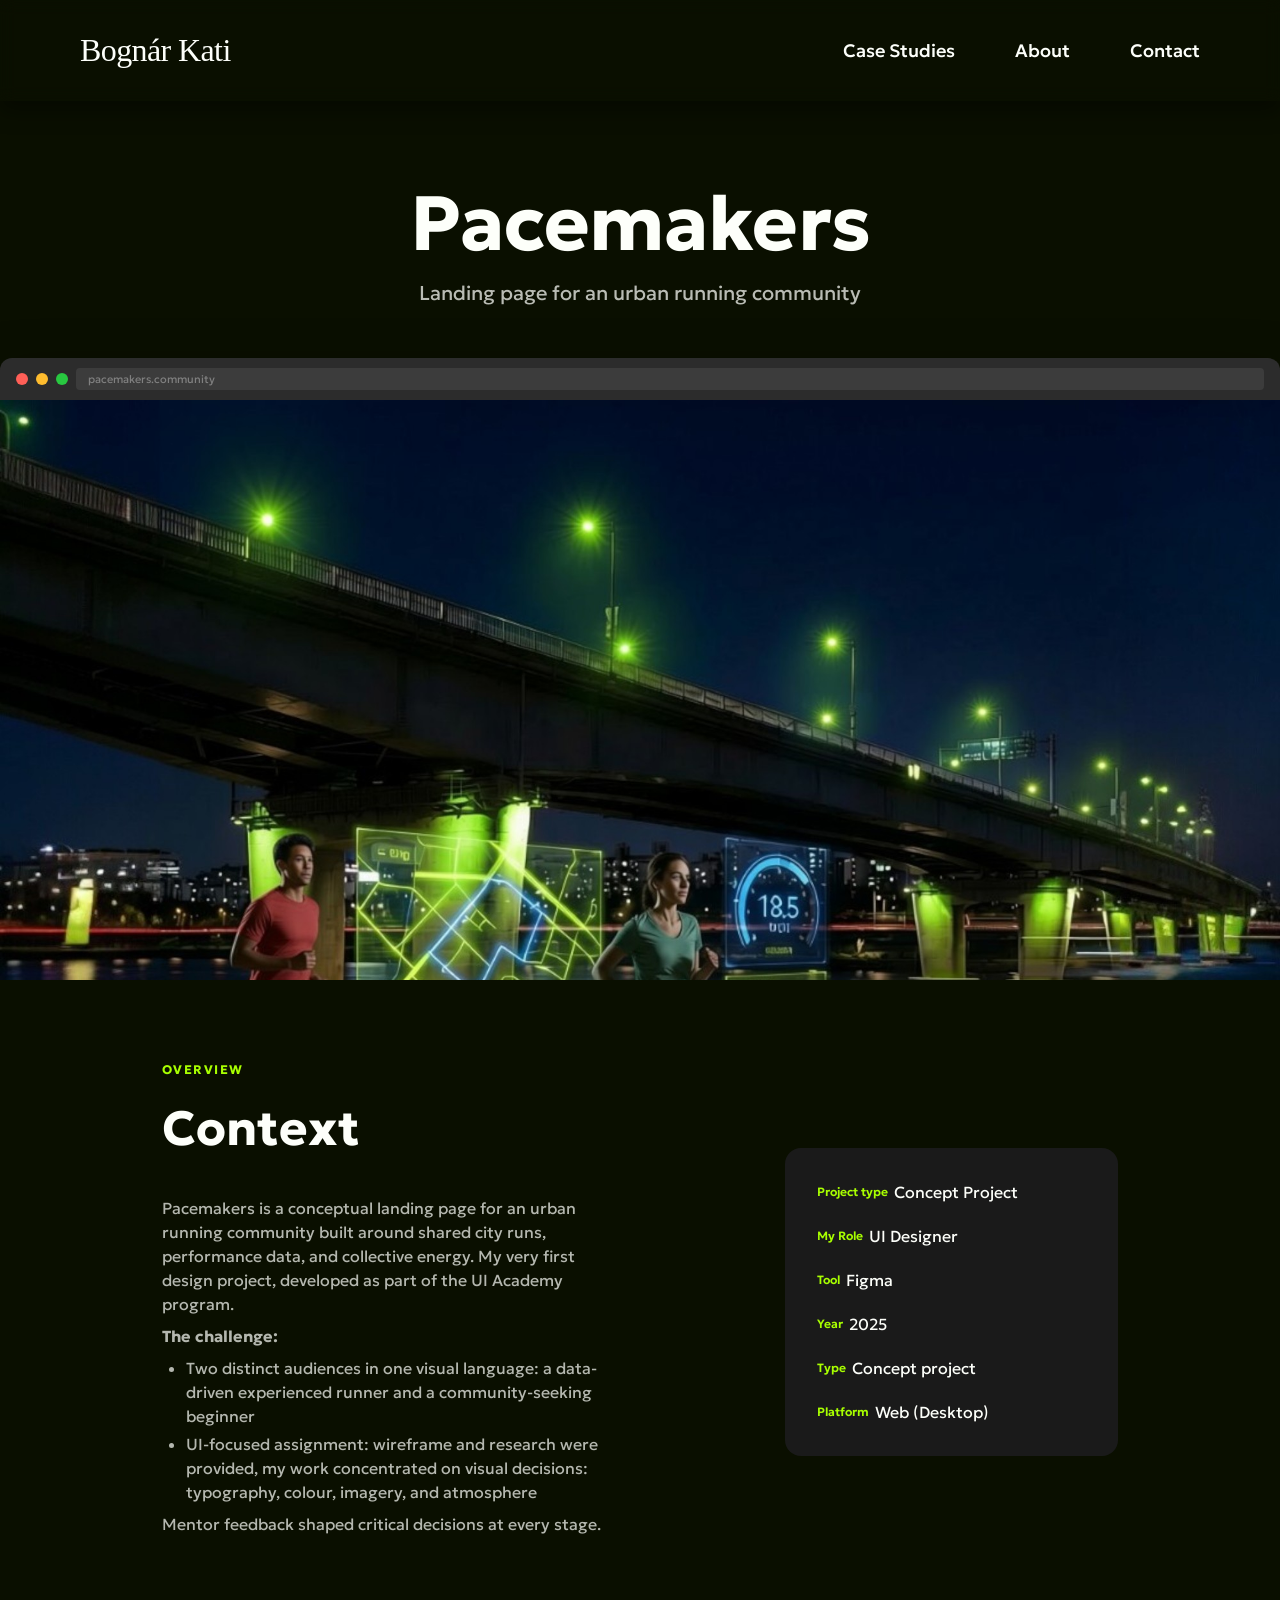
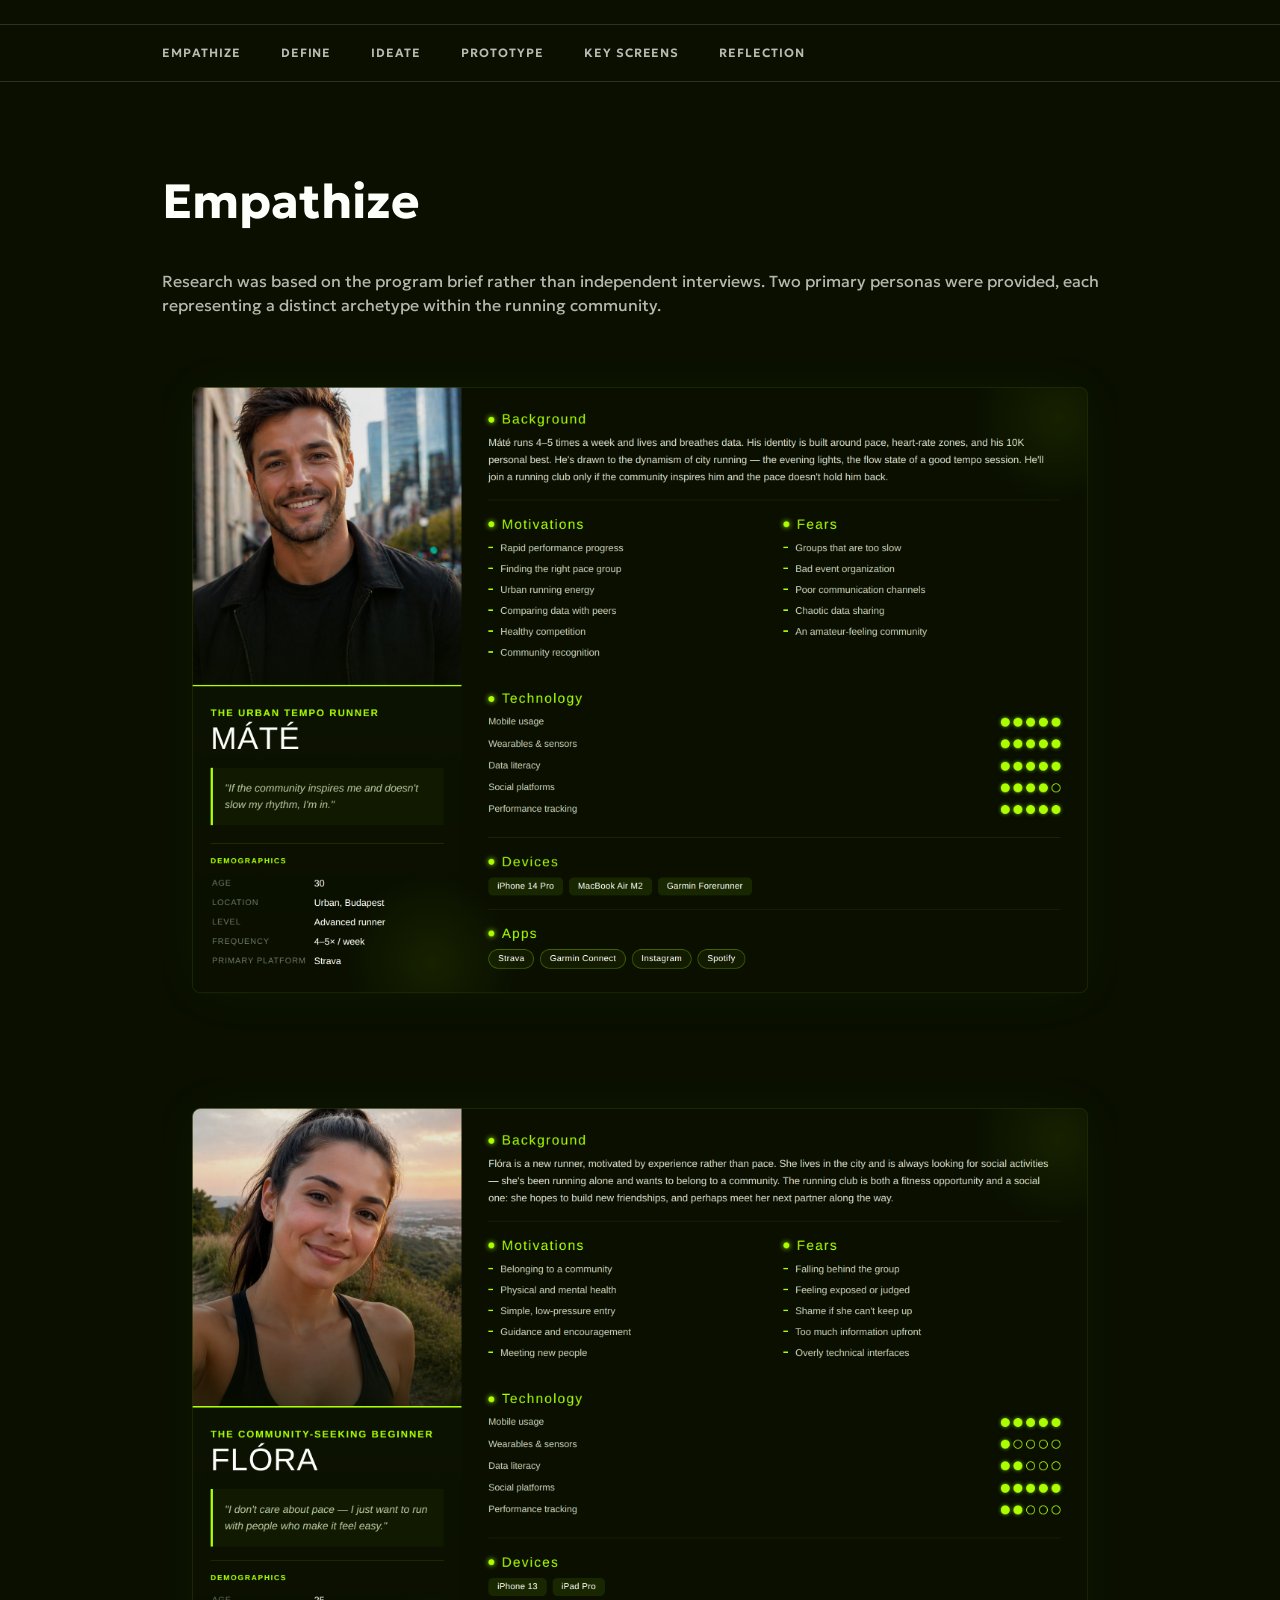
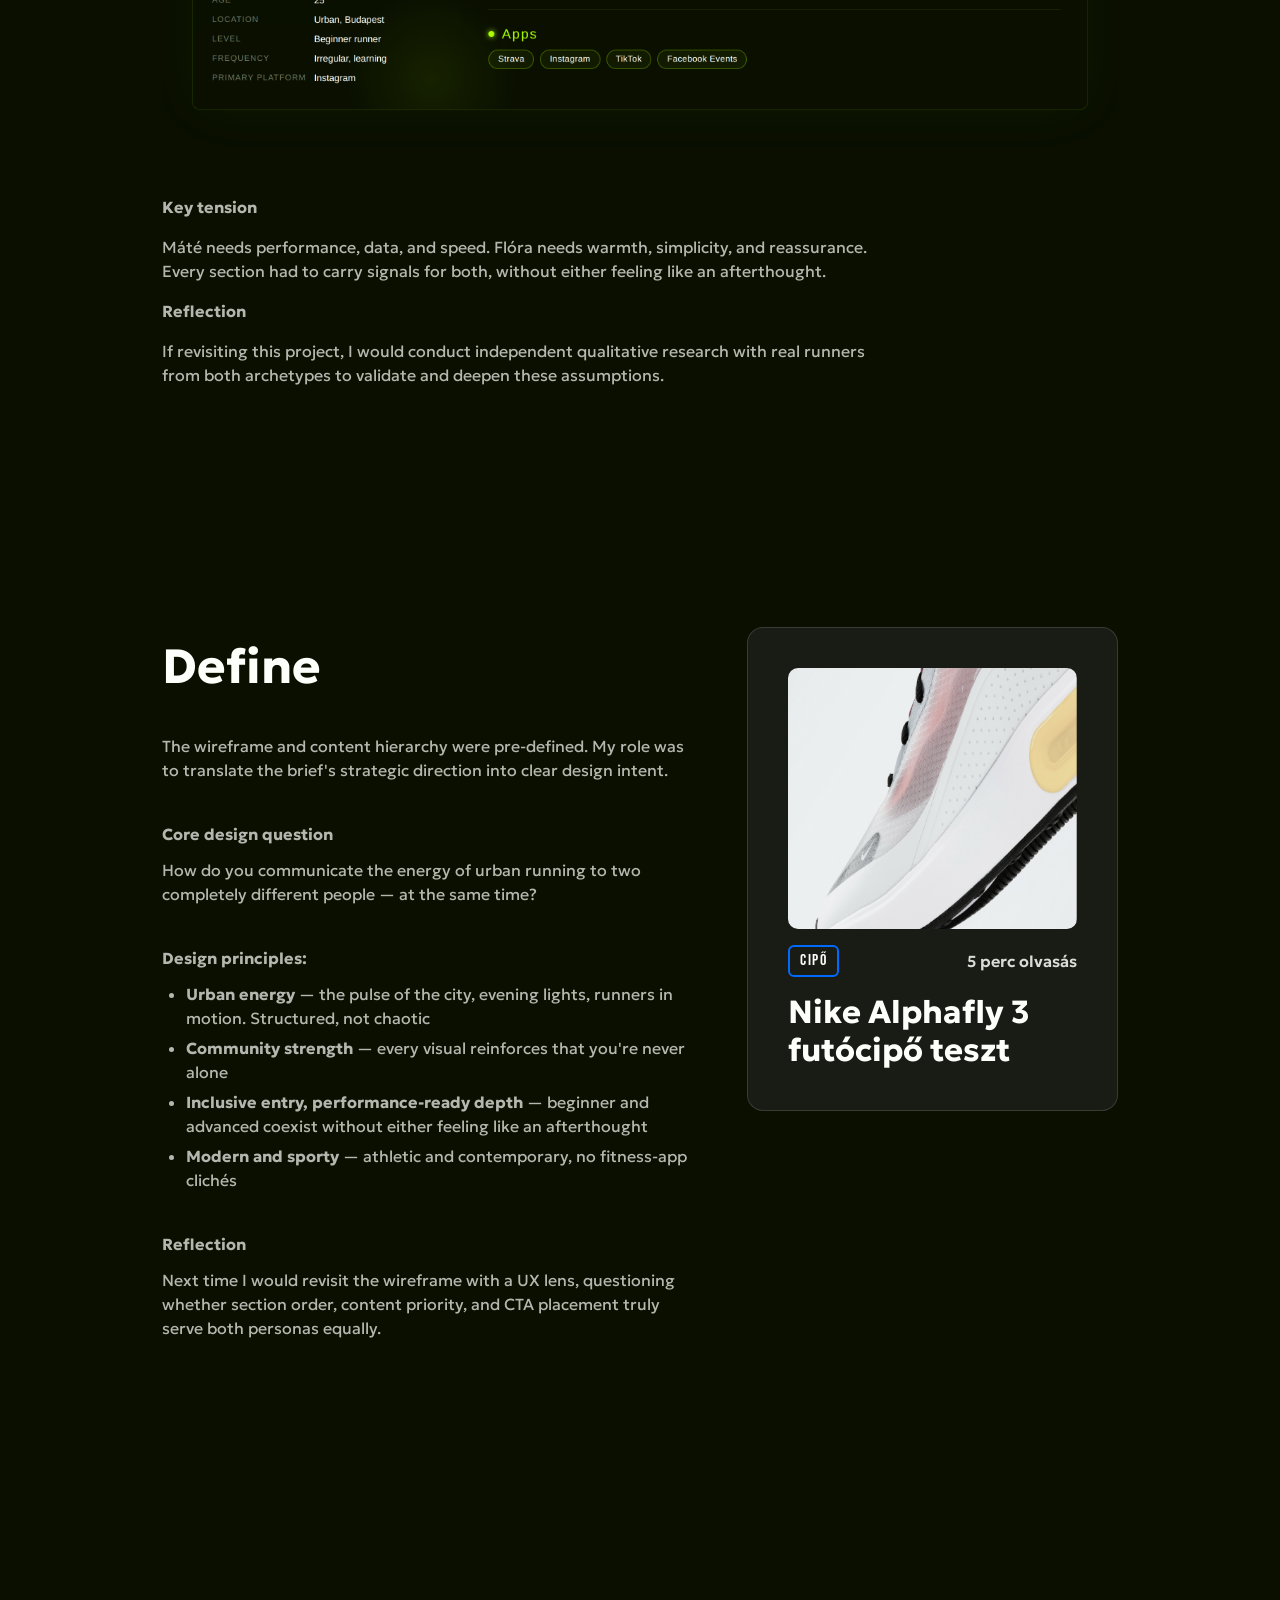
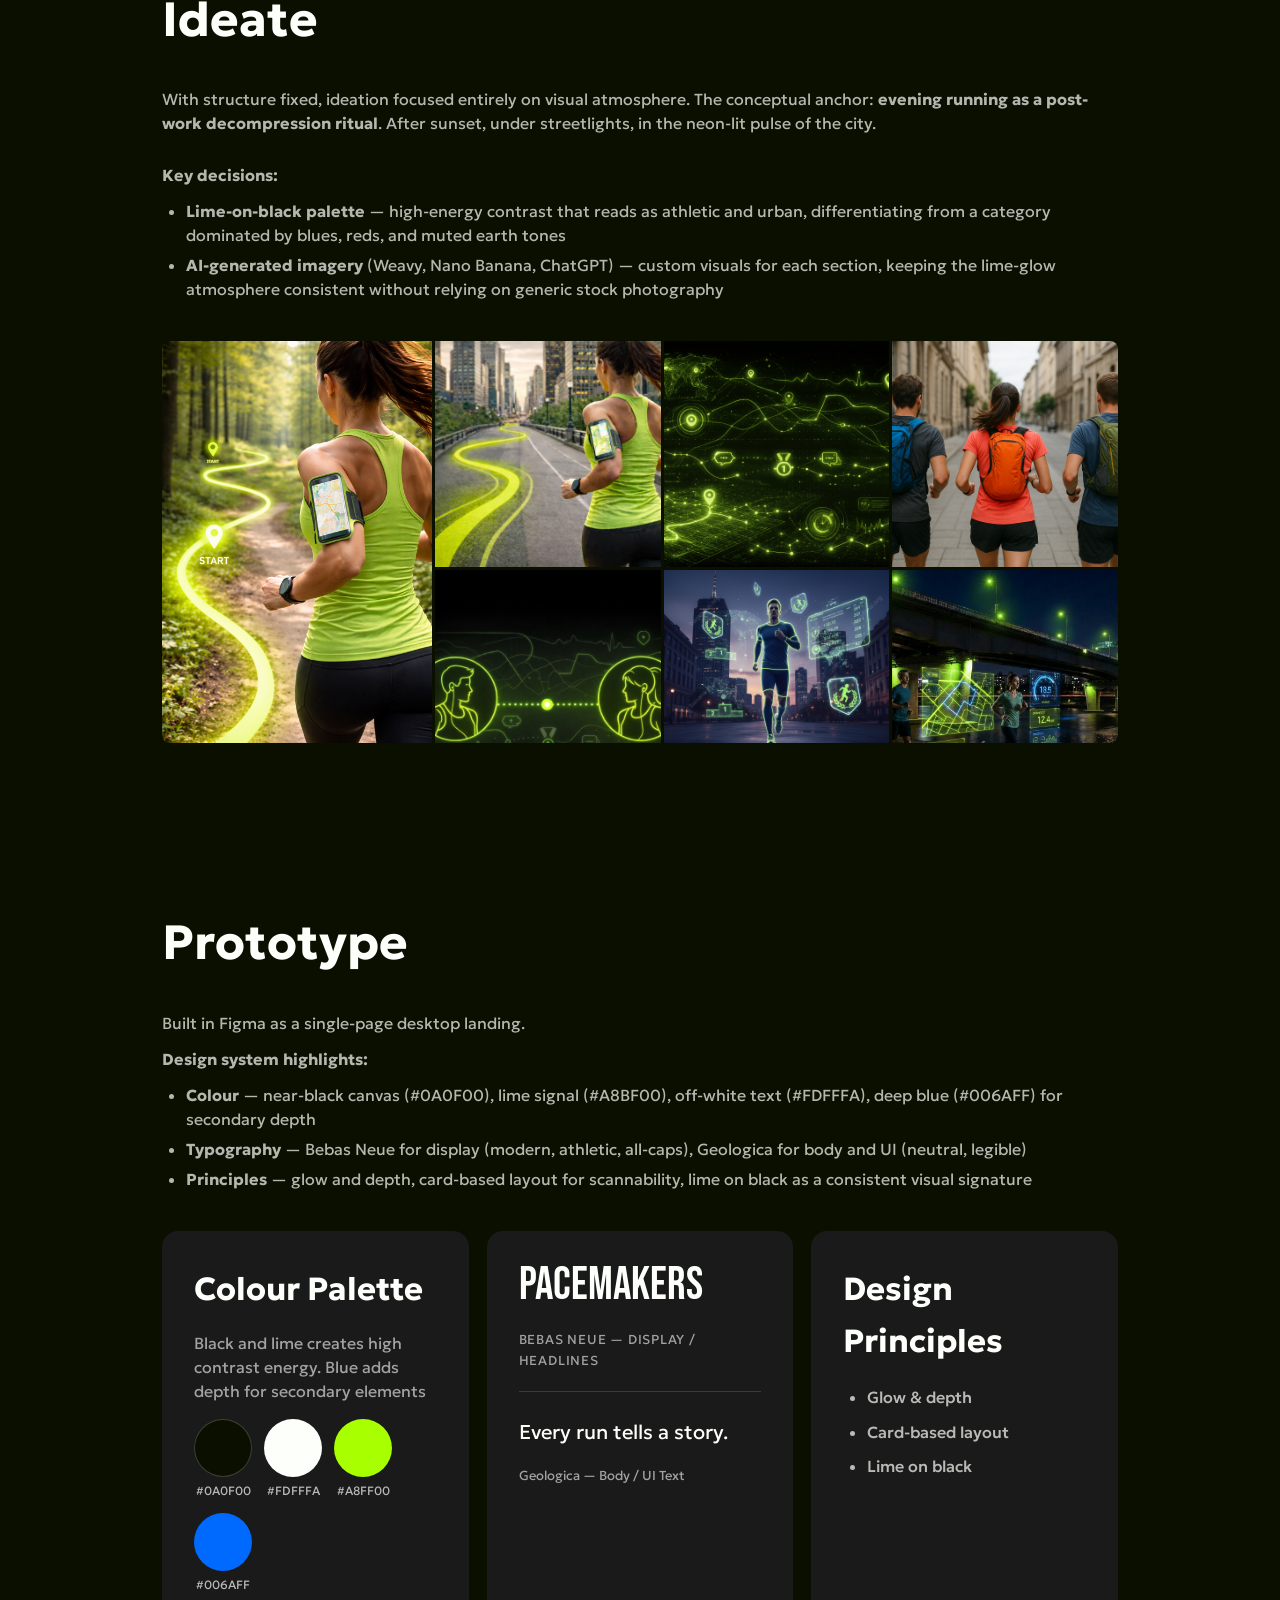
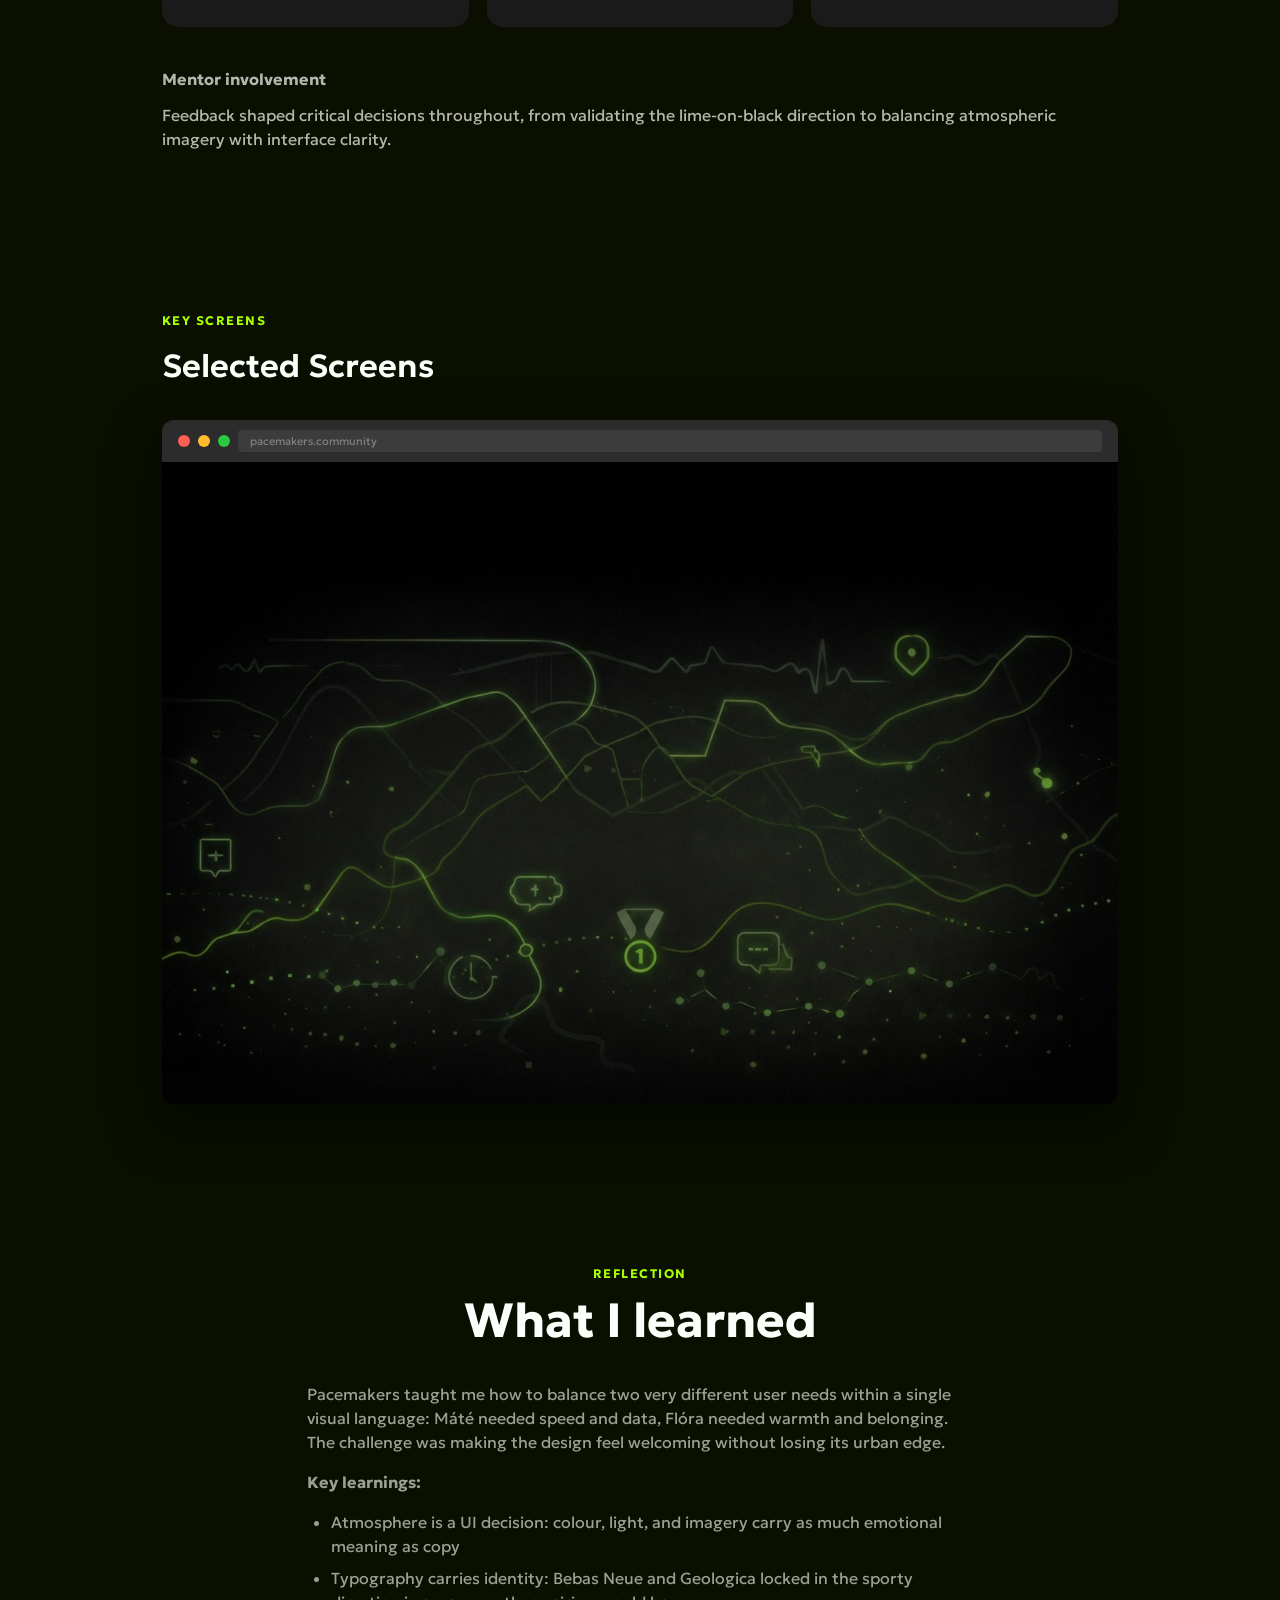
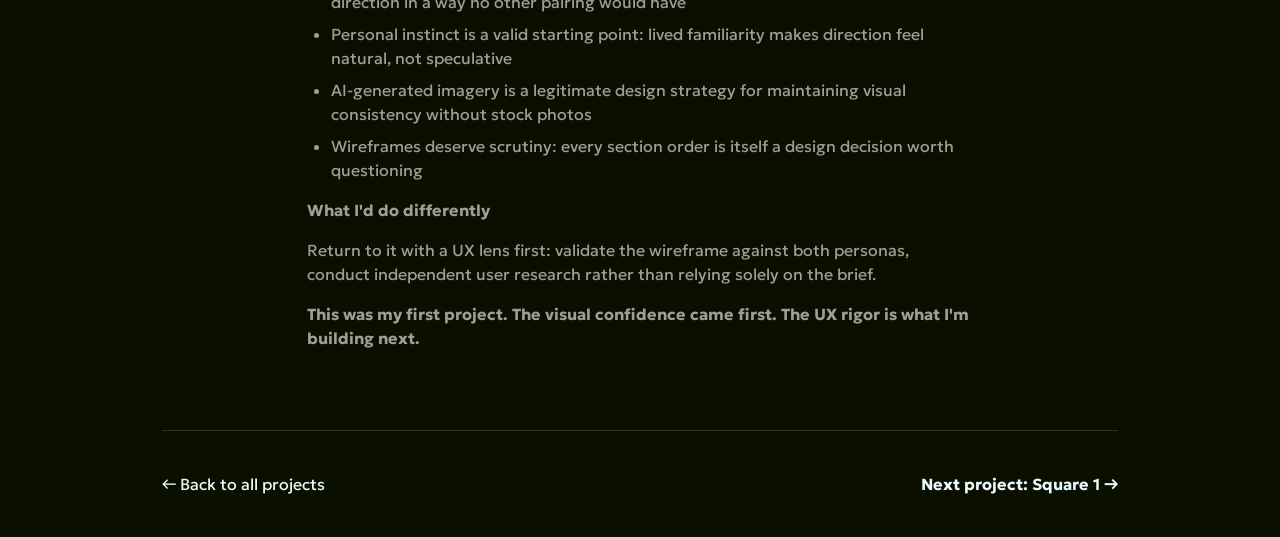
==== commit f665aad7: "fix: hero browser mockup — full-width, no side padding Moves cp-hero__browser outside the padded inn" ====
--- a/case-study-pacemakers.html
+++ b/case-study-pacemakers.html
@@ -33,22 +33,20 @@
 
   <!-- ===== Hero ===== -->
   <section class="cs-hero cp-hero">
-    <div class="cp-hero__inner">
-      <div class="cp-hero__text">
-        <h1 class="cp-hero__title">Pacemakers</h1>
-        <p class="cp-hero__sub">Landing page for an urban running community</p>
-      </div>
-      <div class="cp-hero__browser">
-        <div class="cp-browser">
-          <div class="cp-browser__chrome">
-            <span class="cp-browser__dot cp-browser__dot--red"></span>
-            <span class="cp-browser__dot cp-browser__dot--yellow"></span>
-            <span class="cp-browser__dot cp-browser__dot--green"></span>
-            <div class="cp-browser__bar">pacemakers.community</div>
-          </div>
-          <div class="cp-browser__screen">
-            <img src="images/pace-key-main.png" alt="Pacemakers landing page" />
-          </div>
+    <div class="cp-hero__text">
+      <h1 class="cp-hero__title">Pacemakers</h1>
+      <p class="cp-hero__sub">Landing page for an urban running community</p>
+    </div>
+    <div class="cp-hero__browser">
+      <div class="cp-browser">
+        <div class="cp-browser__chrome">
+          <span class="cp-browser__dot cp-browser__dot--red"></span>
+          <span class="cp-browser__dot cp-browser__dot--yellow"></span>
+          <span class="cp-browser__dot cp-browser__dot--green"></span>
+          <div class="cp-browser__bar">pacemakers.community</div>
+        </div>
+        <div class="cp-browser__screen">
+          <img src="images/pace-key-main.png" alt="Pacemakers landing page" />
         </div>
       </div>
     </div>
--- a/style.css
+++ b/style.css
@@ -675,15 +675,20 @@
    ========================================================= */
 
 /* --- Hero --- */
-.cp-hero__inner {
-  max-width: 1440px;
-  margin: 0 auto;
-  padding: 80px 162px 0;
+.cs-hero.cp-hero {
+  display: flex;
+  flex-direction: column;
+  align-items: center;
+  gap: 48px;
+  padding-top: 80px;
+  overflow: hidden;
+}
+.cp-hero__text {
   display: flex;
   flex-direction: column;
   align-items: center;
   text-align: center;
-  gap: 48px;
+  padding: 0 162px;
 }
 .cp-hero__title {
   font-family: var(--font-head);
@@ -698,8 +703,11 @@
   color: var(--ink-soft);
   margin: 12px 0 0;
 }
-.cp-hero__text { display: flex; flex-direction: column; align-items: center; }
-.cp-hero__browser { width: 100%; }
+.cp-hero__browser {
+  width: 100%;
+  max-width: 1440px;
+  padding: 0;
+}
 
 /* --- Browser mockup --- */
 .cp-browser {
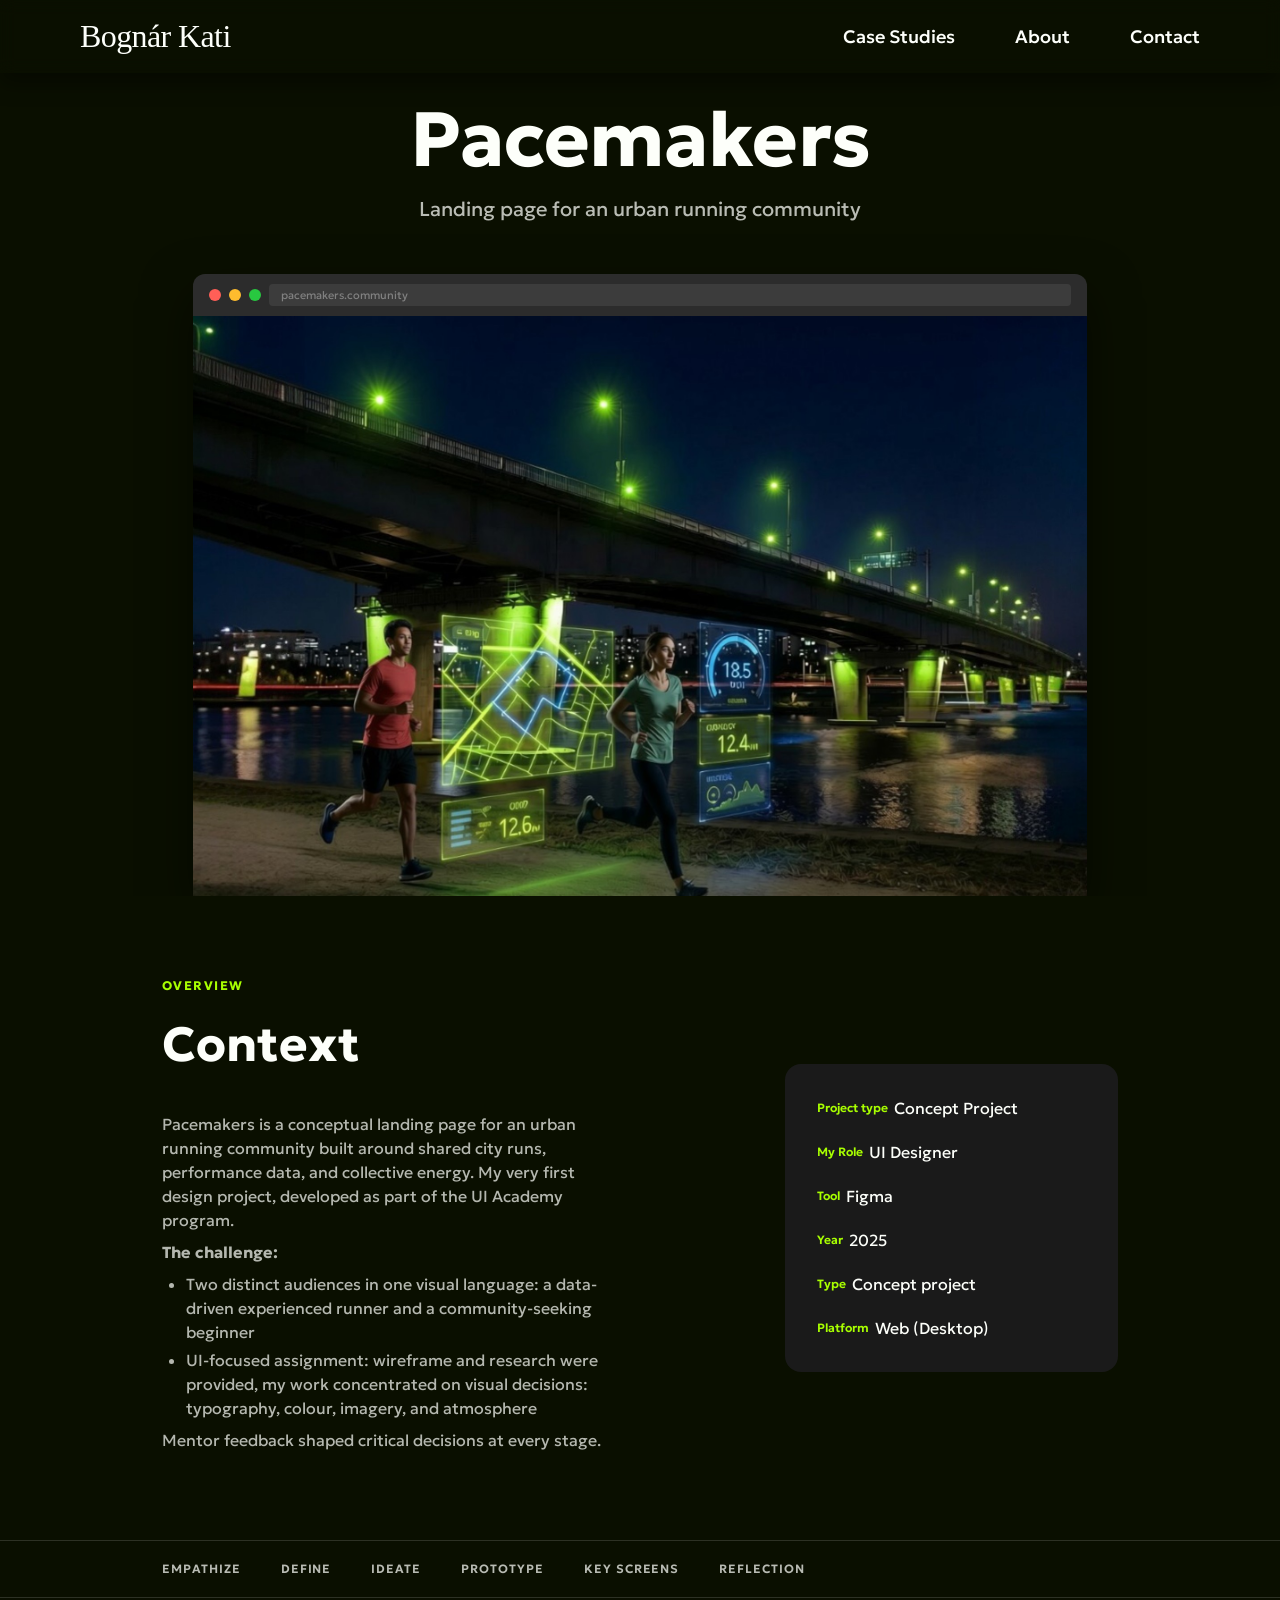
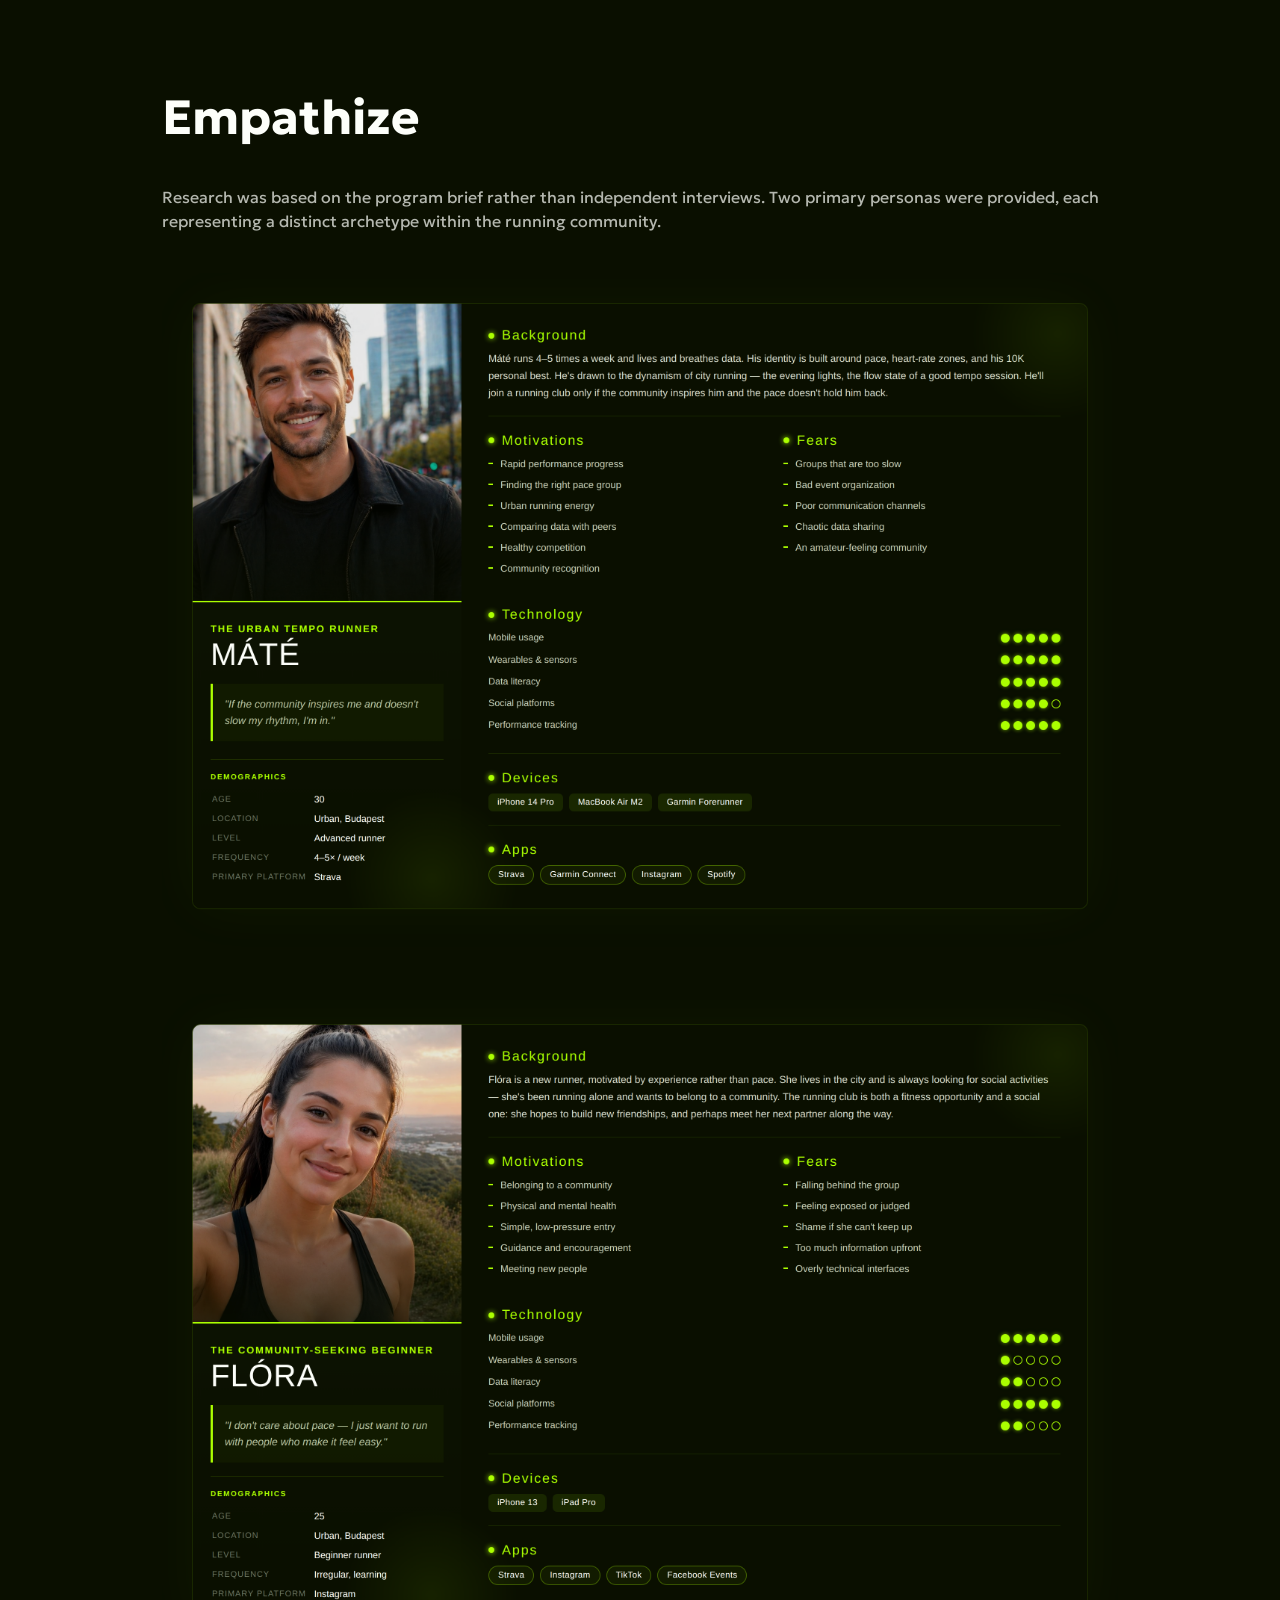
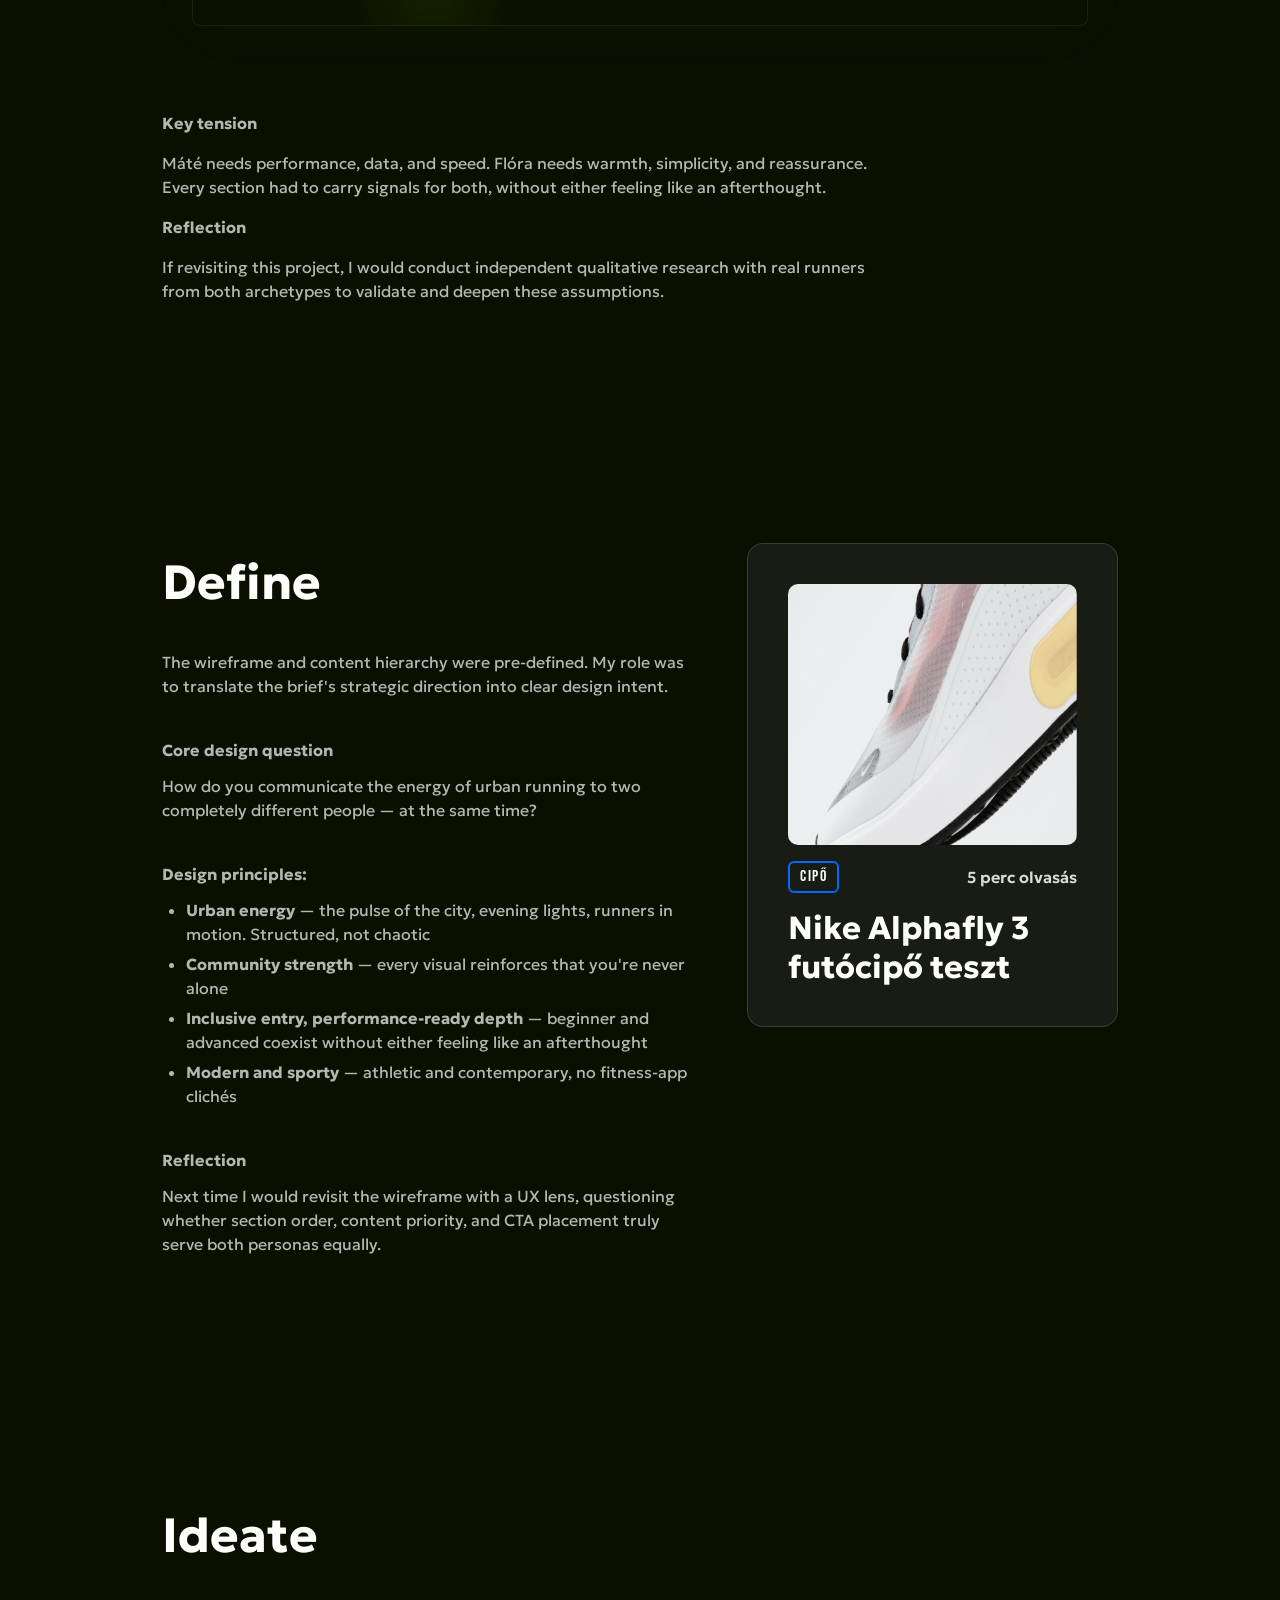
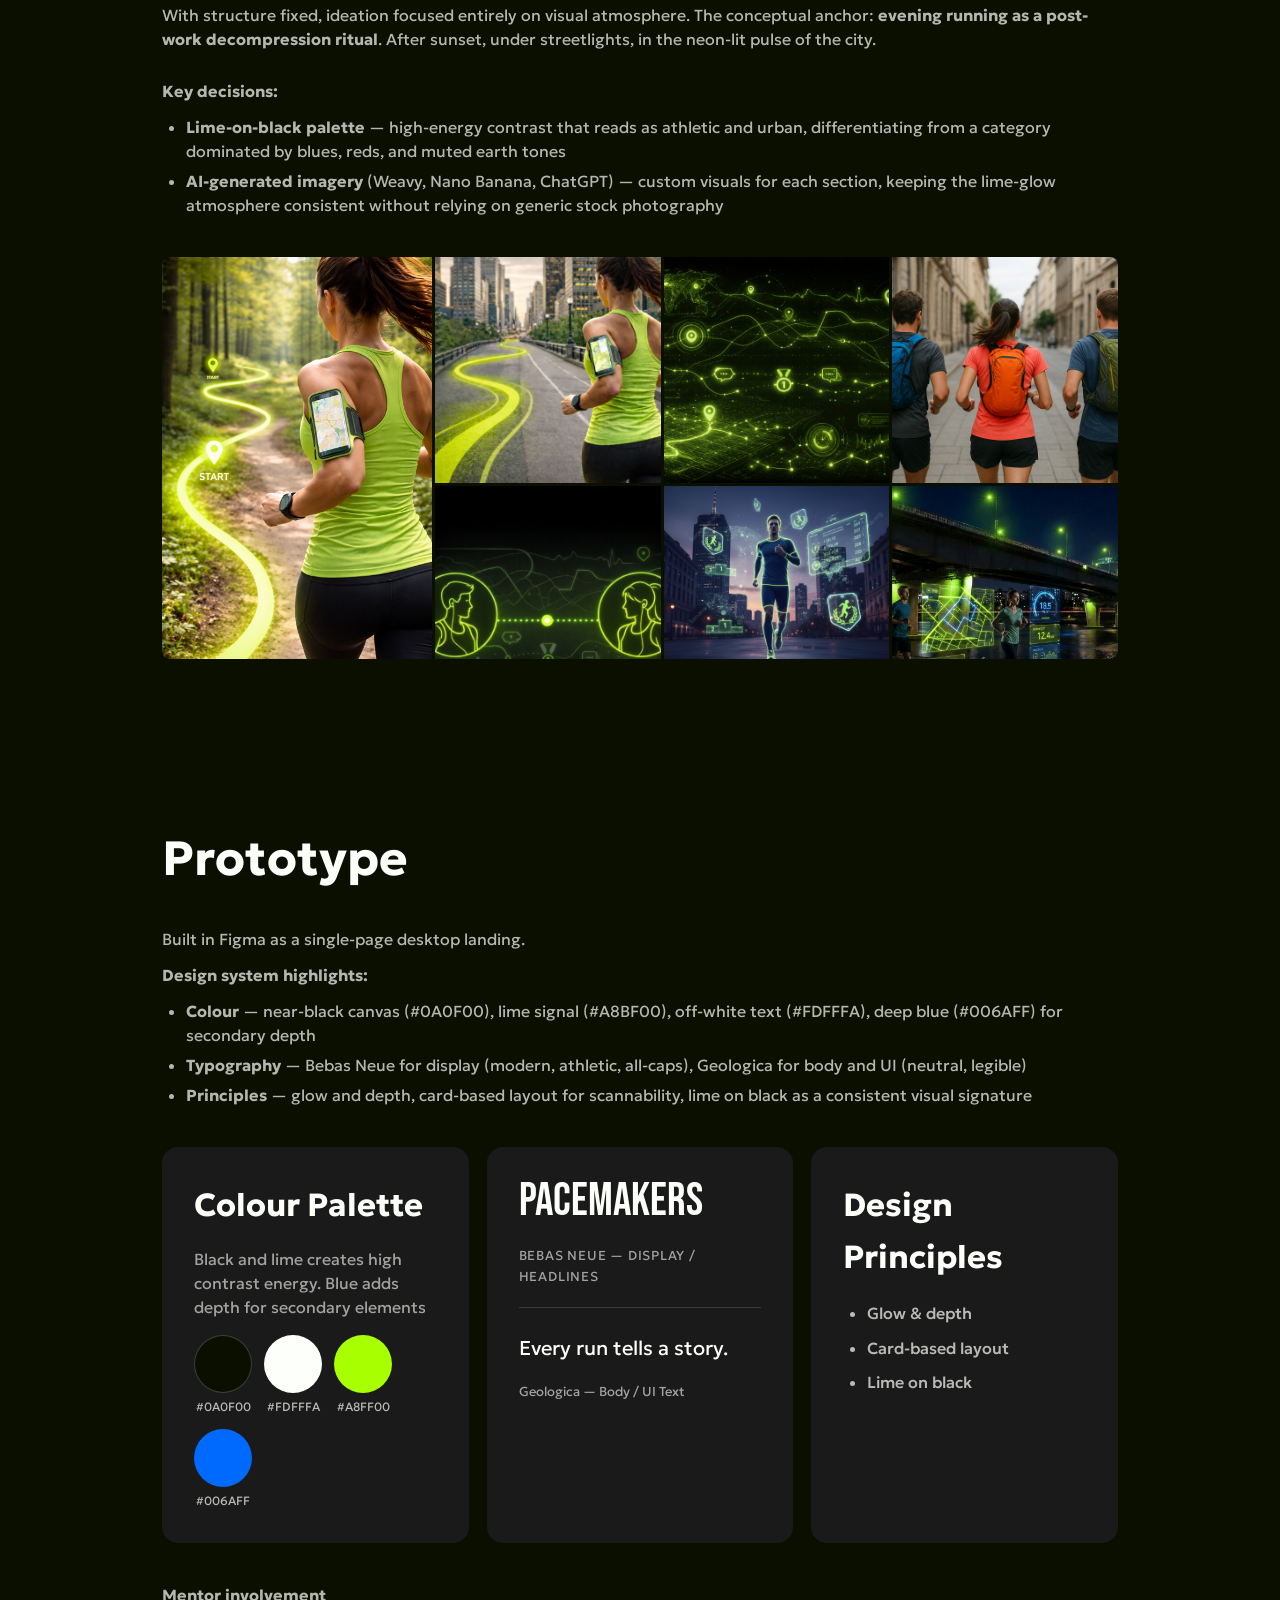
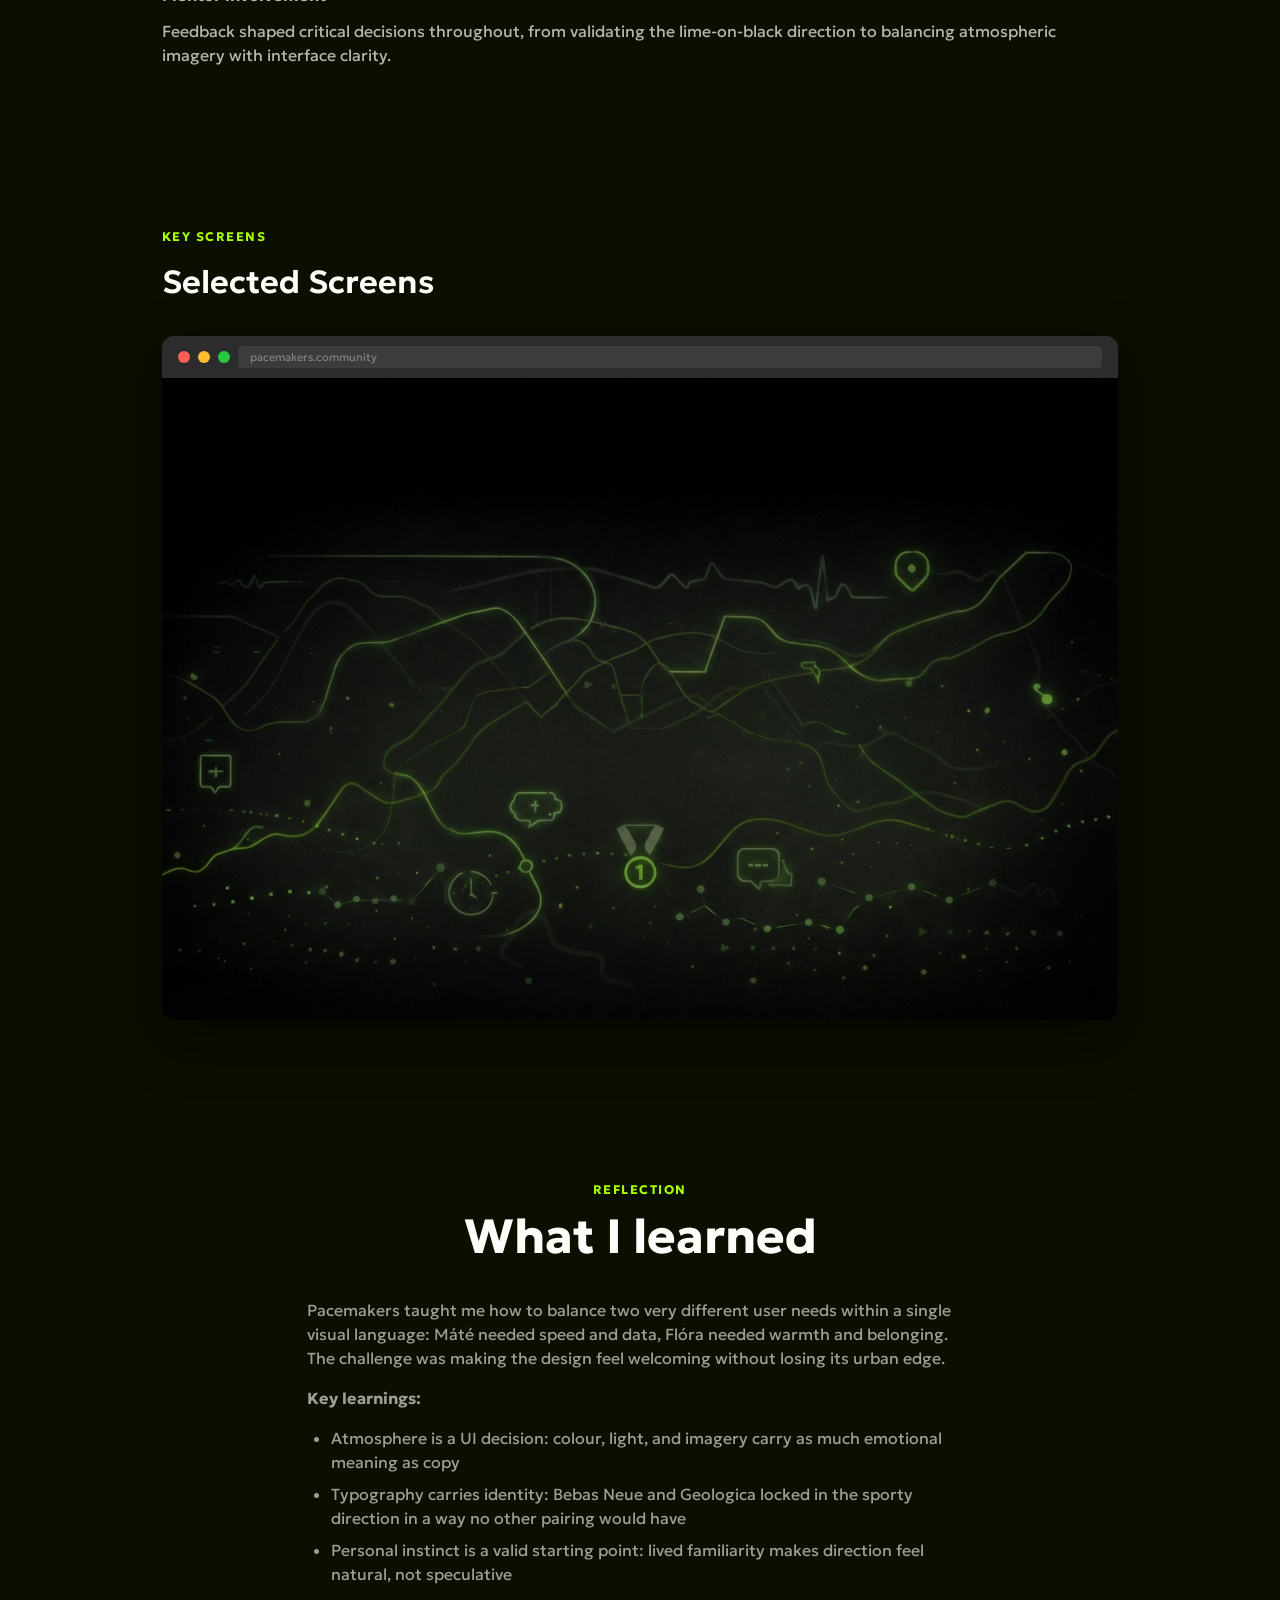
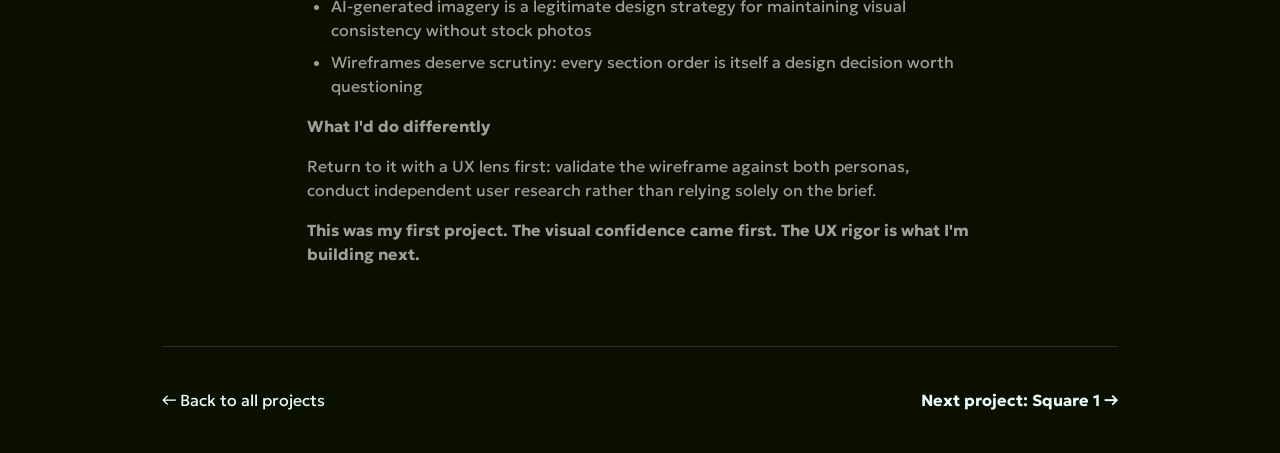
==== commit 48564bd0: "fix: slim nav + remove hero top gap + hide nav on scroll - body.cs-pace nav padding reduced to 10px " ====
--- a/case-study-pacemakers.html
+++ b/case-study-pacemakers.html
@@ -321,5 +321,20 @@
     </nav>
   </div>
 
+  <script>
+    (function () {
+      var nav = document.querySelector('.nav');
+      var lastY = 0;
+      window.addEventListener('scroll', function () {
+        var y = window.scrollY;
+        if (y > lastY && y > 60) {
+          nav.classList.add('is-hidden');
+        } else {
+          nav.classList.remove('is-hidden');
+        }
+        lastY = y;
+      }, { passive: true });
+    })();
+  </script>
 </body>
 </html>
--- a/style.css
+++ b/style.css
@@ -674,13 +674,25 @@
    7b) PACEMAKERS CASE STUDY (cp-)
    ========================================================= */
 
+/* --- Nav: pacemakers overrides --- */
+body.cs-pace .nav__inner {
+  padding-top: 10px;
+  padding-bottom: 10px;
+}
+body.cs-pace .nav {
+  transition: top 0.3s ease;
+}
+body.cs-pace .nav.is-hidden {
+  top: -80px;
+}
+
 /* --- Hero --- */
 .cs-hero.cp-hero {
   display: flex;
   flex-direction: column;
   align-items: center;
   gap: 48px;
-  padding-top: 80px;
+  padding-top: 24px;
   overflow: hidden;
 }
 .cp-hero__text {
@@ -704,9 +716,7 @@
   margin: 12px 0 0;
 }
 .cp-hero__browser {
-  width: 100%;
-  max-width: 1440px;
-  padding: 0;
+  width: 894px;
 }
 
 /* --- Browser mockup --- */
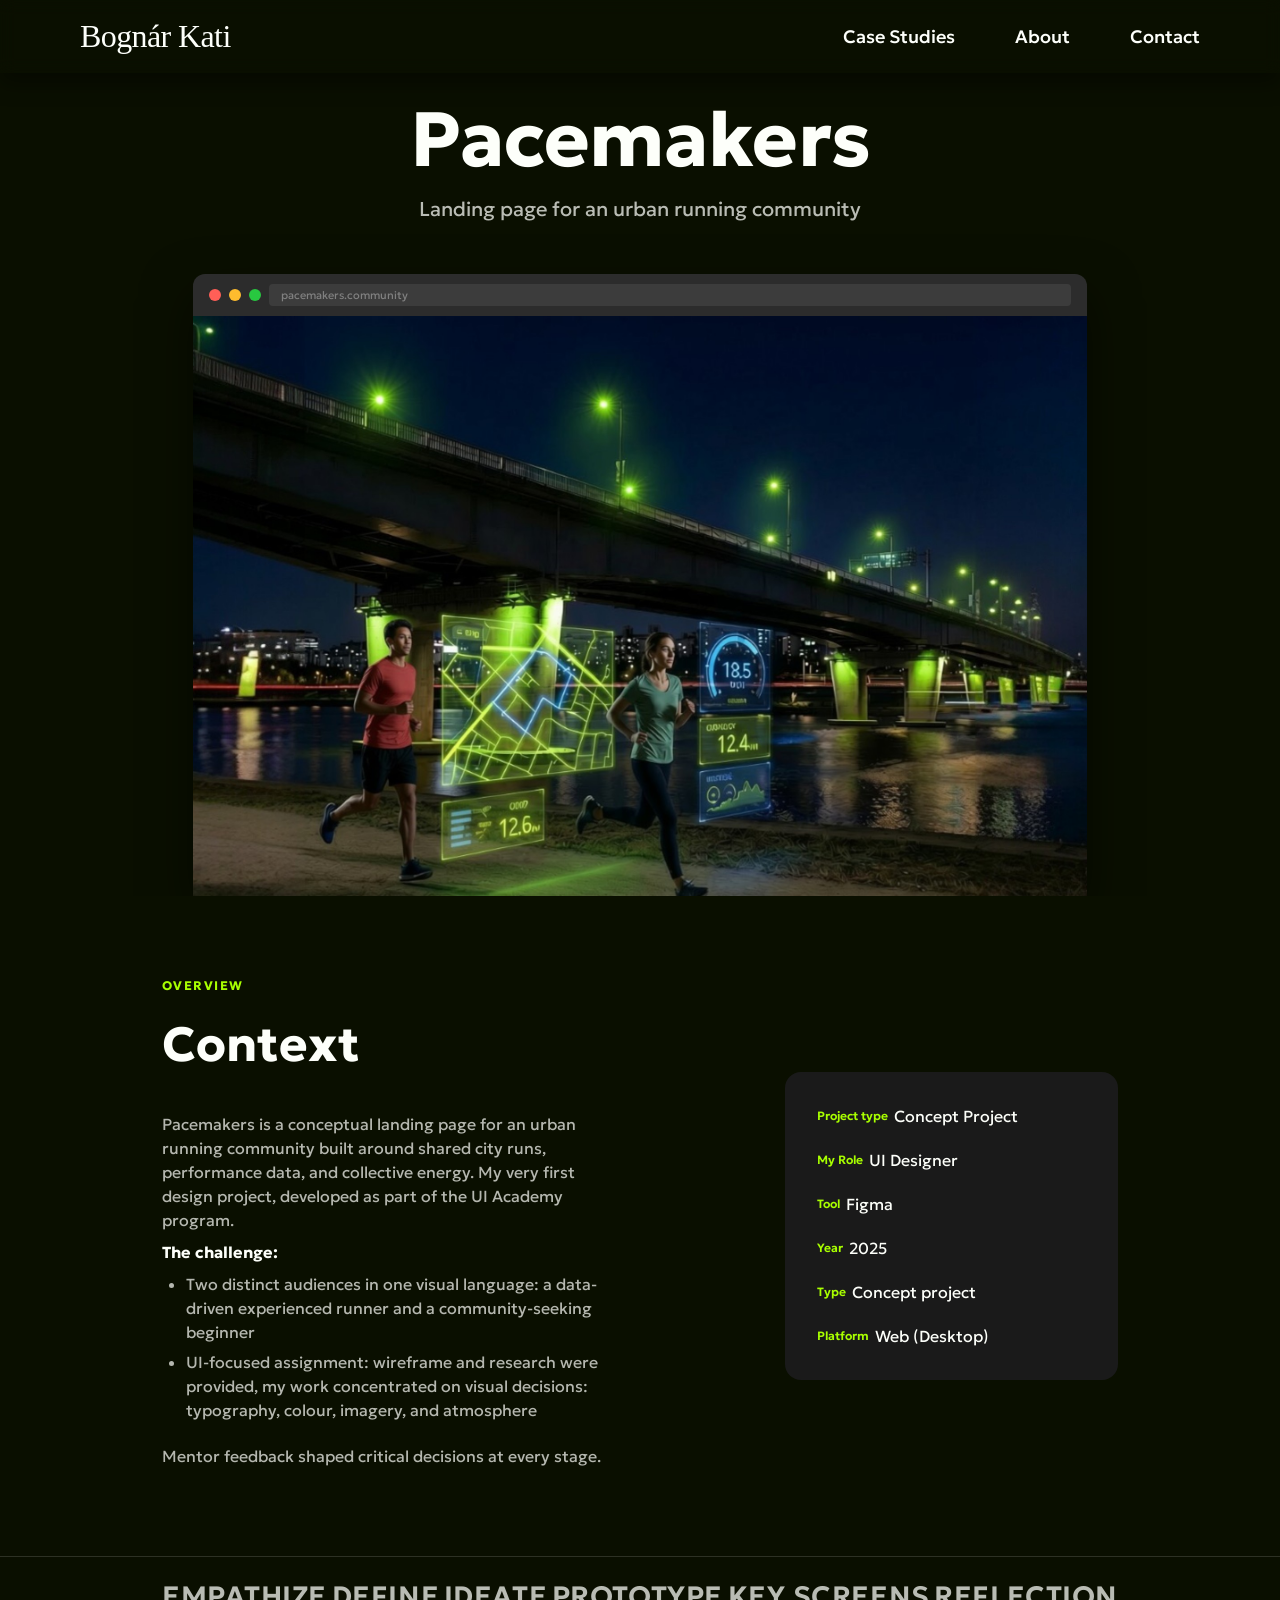
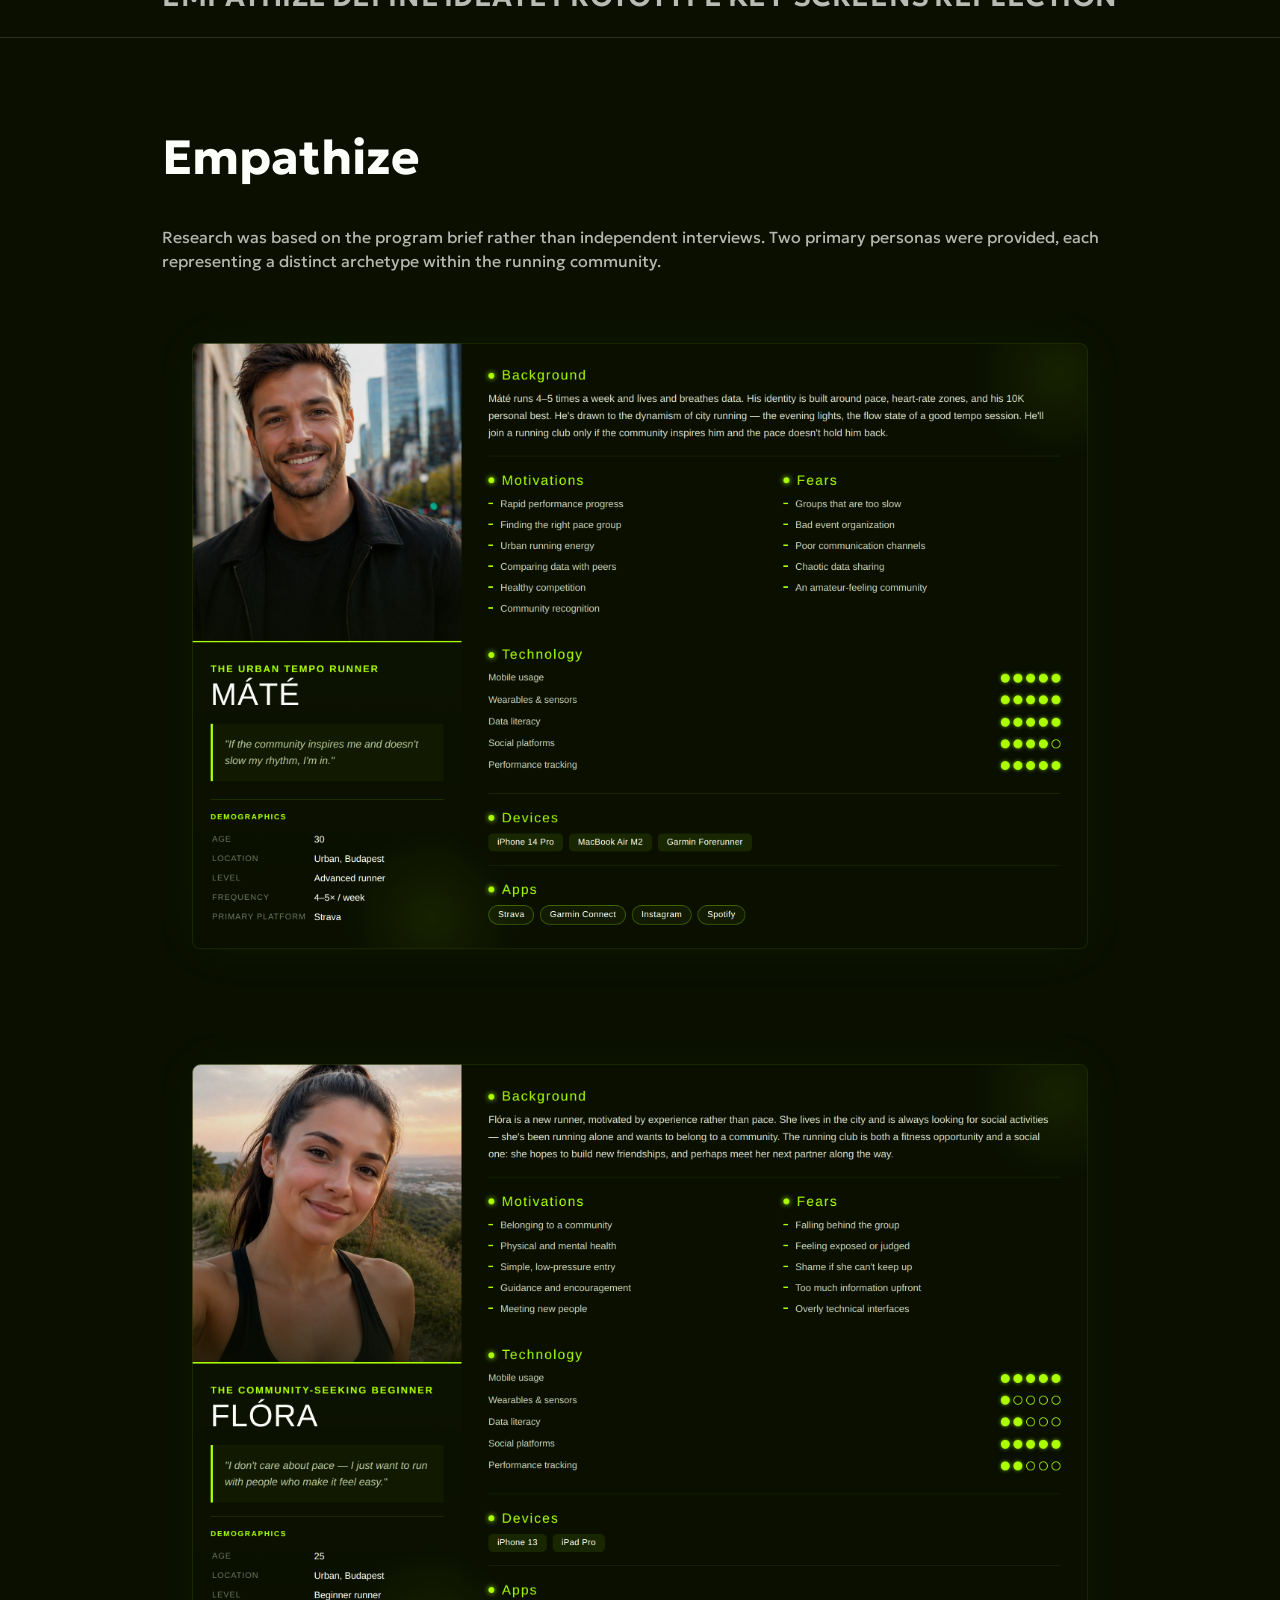
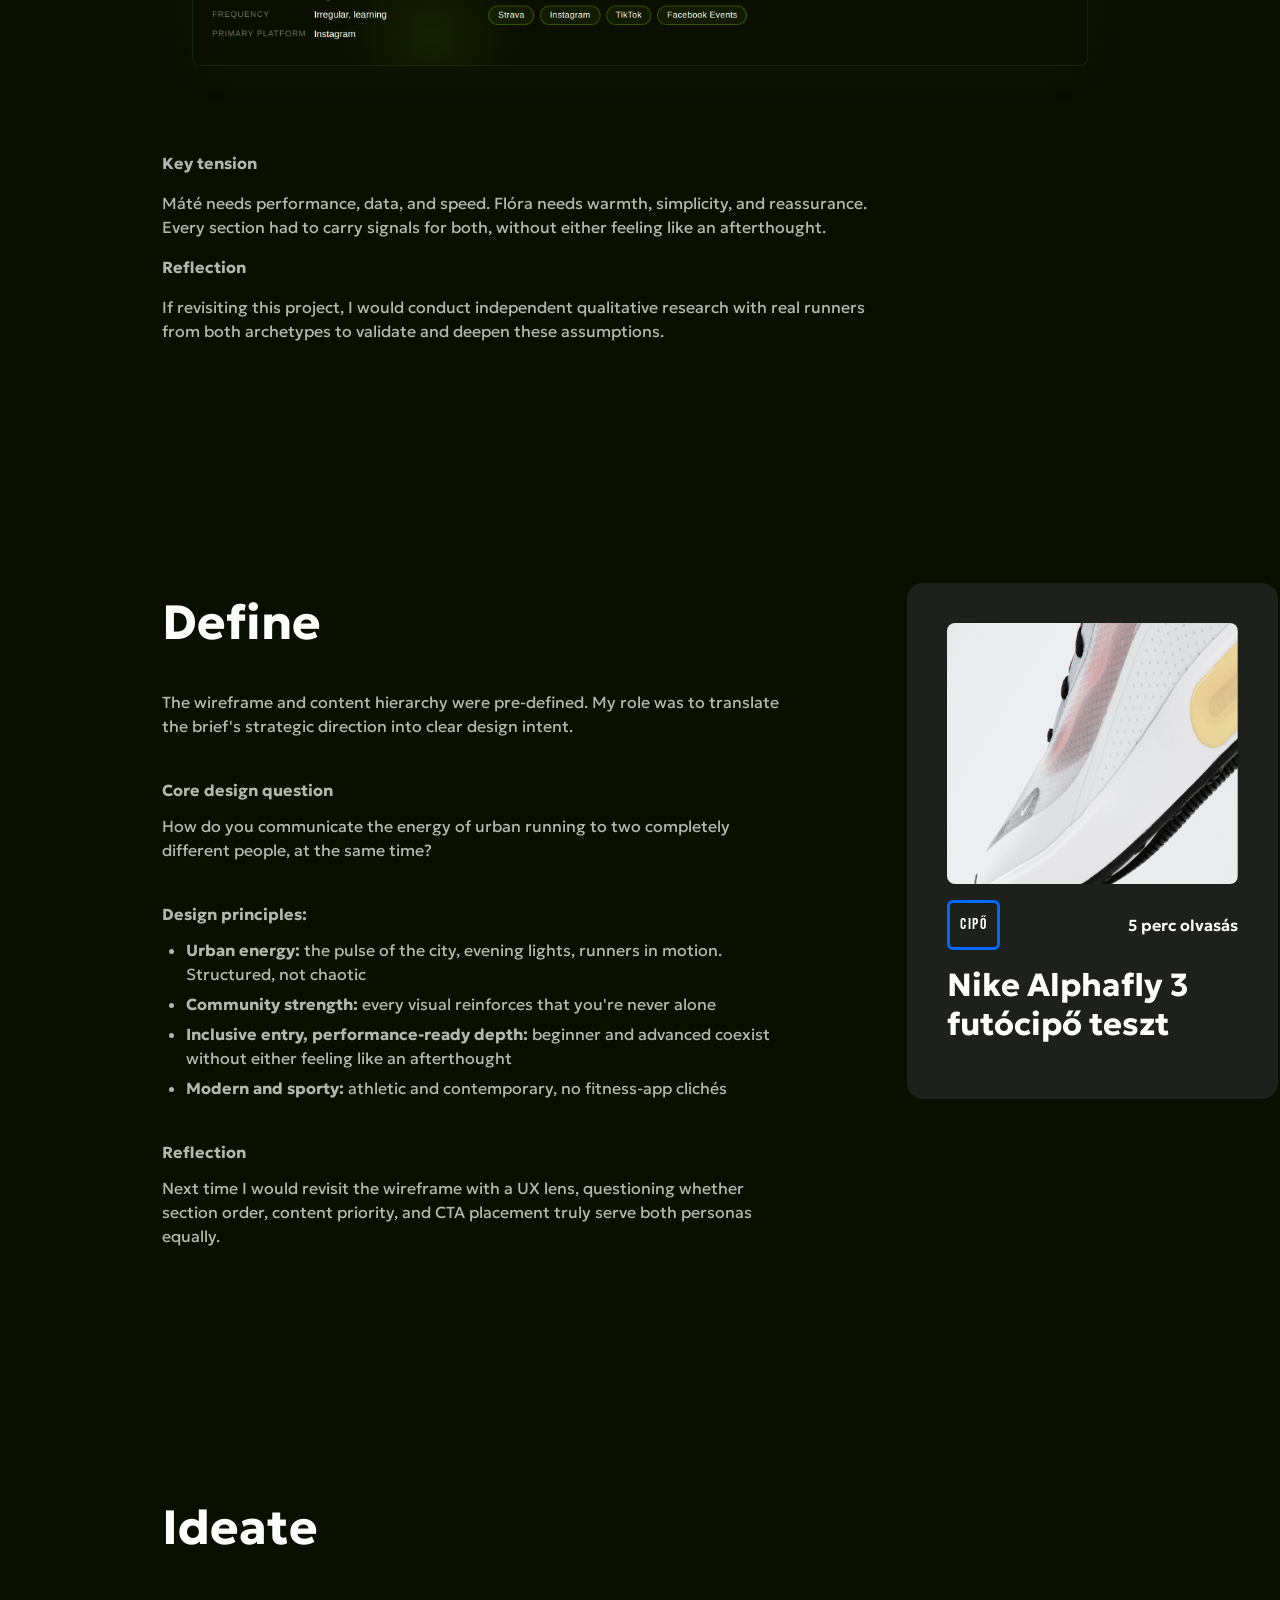
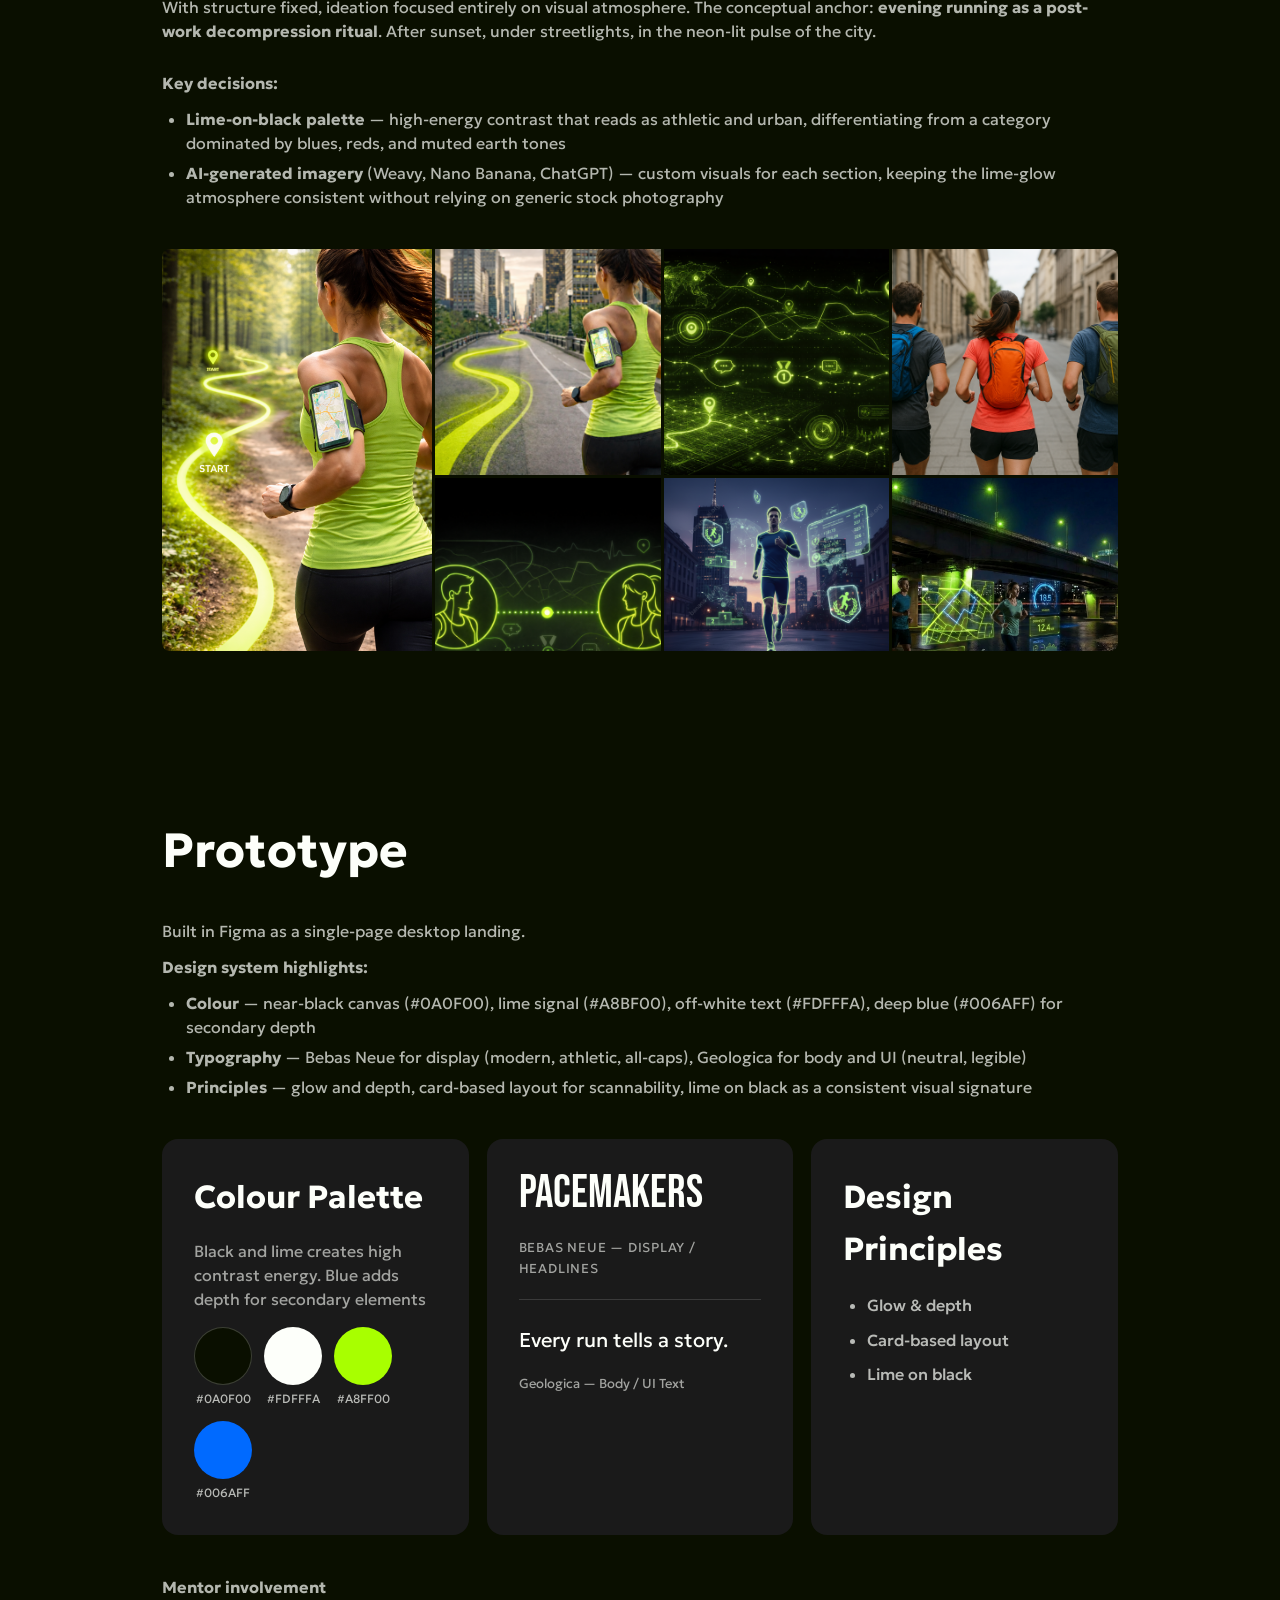
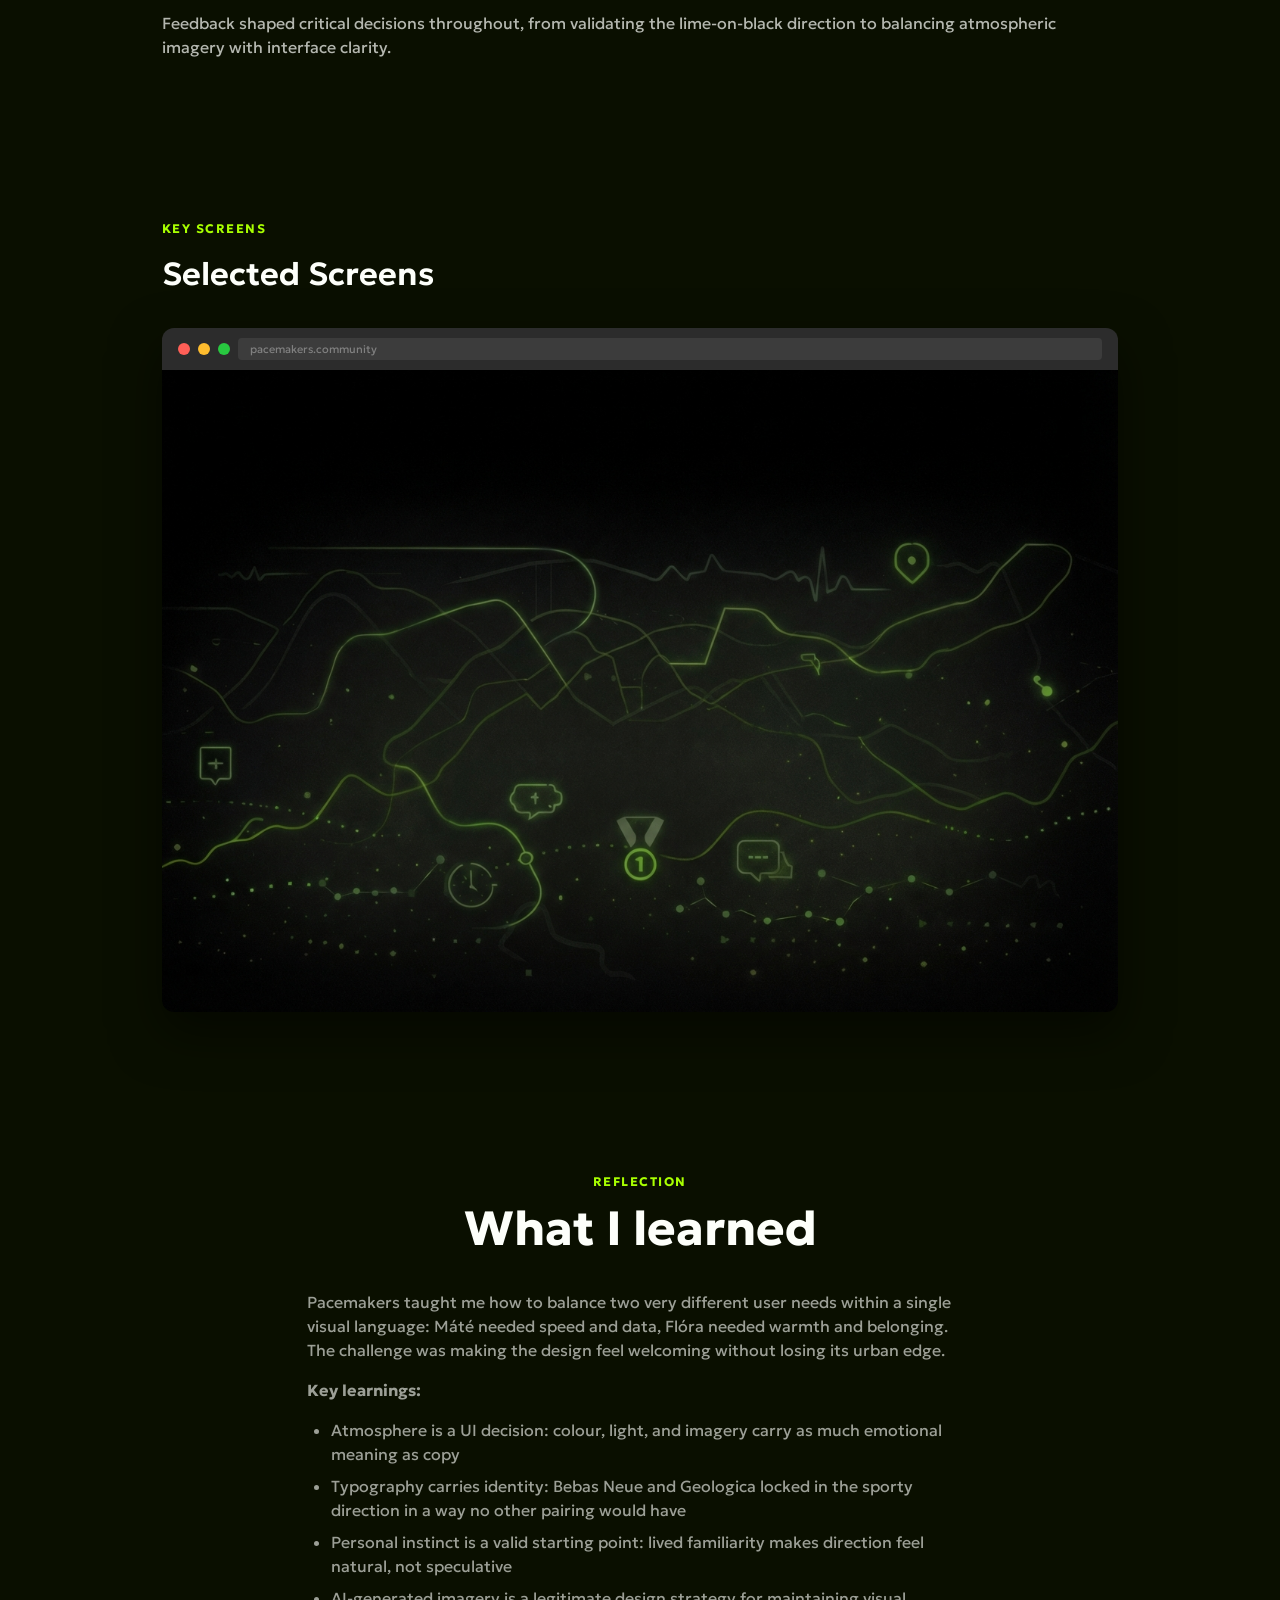
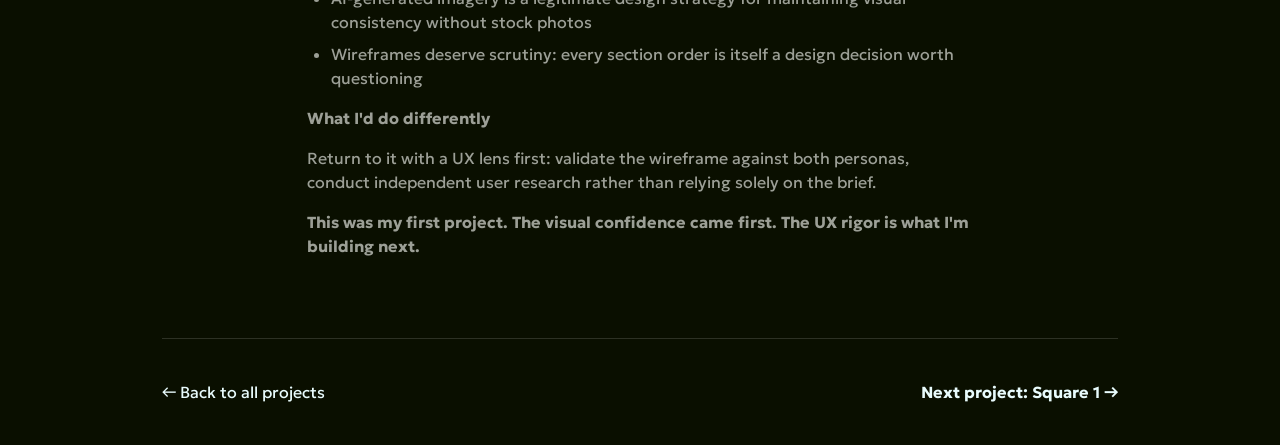
==== commit fa444f38: "feat: define section — card component, process nav, typography fixes - Process nav: 28px font, space" ====
--- a/case-study-pacemakers.html
+++ b/case-study-pacemakers.html
@@ -126,15 +126,15 @@
           </div>
           <div class="cp-body-block">
             <p><strong>Core design question</strong></p>
-            <p>How do you communicate the energy of urban running to two completely different people — at the same time?</p>
+            <p>How do you communicate the energy of urban running to two completely different people, at the same time?</p>
           </div>
           <div class="cp-body-block">
             <p><strong>Design principles:</strong></p>
             <ul>
-              <li><strong>Urban energy</strong> — the pulse of the city, evening lights, runners in motion. Structured, not chaotic</li>
-              <li><strong>Community strength</strong> — every visual reinforces that you're never alone</li>
-              <li><strong>Inclusive entry, performance-ready depth</strong> — beginner and advanced coexist without either feeling like an afterthought</li>
-              <li><strong>Modern and sporty</strong> — athletic and contemporary, no fitness-app clichés</li>
+              <li><strong>Urban energy:</strong> the pulse of the city, evening lights, runners in motion. Structured, not chaotic</li>
+              <li><strong>Community strength:</strong> every visual reinforces that you're never alone</li>
+              <li><strong>Inclusive entry, performance-ready depth:</strong> beginner and advanced coexist without either feeling like an afterthought</li>
+              <li><strong>Modern and sporty:</strong> athletic and contemporary, no fitness-app clichés</li>
             </ul>
           </div>
           <div class="cp-body-block">
@@ -152,6 +152,10 @@
               <span class="cp-app-card__read">5 perc olvasás</span>
             </div>
             <p class="cp-app-card__title">Nike Alphafly 3<br>futócipő teszt</p>
+            <div class="cp-app-card__hover">
+              <p class="cp-app-card__desc">Újdonságok és fejlesztések az ikonikus Nike Alphafly sorozatban</p>
+              <button class="cp-app-card__btn">Tovább <span class="cp-app-card__chevron">›</span></button>
+            </div>
           </div>
         </div>
       </div>
--- a/style.css
+++ b/style.css
@@ -786,14 +786,17 @@
   display: flex;
   flex-direction: column;
   gap: 28px;
+  max-width: 472px;
 }
 .cp-overview__heading { display: flex; flex-direction: column; gap: 8px; }
 .cp-overview__heading .eyebrow { margin: 0; }
 .cp-overview__heading h2 { font-size: 48px; font-weight: 700; margin: 0; }
-.cp-overview__body { font-size: 16px; line-height: 1.5; opacity: 0.7; }
+.cp-overview__body { font-size: 16px; line-height: 1.5; color: rgba(253,255,250,0.7); }
+.cp-overview__body strong { color: var(--ink); }
 .cp-overview__body p  { margin: 0 0 8px; }
-.cp-overview__body ul { padding-left: 24px; margin: 0 0 8px; }
-.cp-overview__body li { margin-bottom: 4px; }
+.cp-overview__body ul { padding-left: 24px; margin: 0; }
+.cp-overview__body li { margin-bottom: 6px; }
+.cp-overview__body ul + p { margin-top: 22px; }
 
 /* Infocard: Pacemakers overrides */
 body.cs-pace .infocard {
@@ -828,16 +831,17 @@
   margin: 0 auto;
   padding: 0 162px;
   display: flex;
-  gap: 40px;
+  justify-content: space-between;
   align-items: center;
-  height: 56px;
+  height: 80px;
 }
 .cp-process-nav__inner a {
-  font-size: 12px;
+  font-size: 28px;
+  white-space: nowrap;
   font-weight: 600;
   color: var(--ink-soft);
   text-decoration: none;
-  letter-spacing: 0.08em;
+  letter-spacing: 0.02em;
   text-transform: uppercase;
   transition: color 0.2s;
 }
@@ -879,8 +883,8 @@
 /* --- Define (two-col) --- */
 .cp-two-col {
   display: grid;
-  grid-template-columns: 1fr 371px;
-  gap: 50px;
+  grid-template-columns: 618px 371px;
+  gap: 127px;
   align-items: start;
 }
 .cp-two-col__text {
@@ -901,38 +905,97 @@
 
 /* App card (Pacemakers design element) */
 .cp-app-card {
-  background: rgba(36,38,34,0.6);
+  width: 371px;
+  background: rgba(36,38,34,0.8);
   border-radius: 16px;
   padding: 40px;
   display: flex;
   flex-direction: column;
   gap: 16px;
-  border: 1px solid var(--line);
-}
-.cp-app-card__img { border-radius: 10px; overflow: hidden; }
-.cp-app-card__img img { width: 100%; height: 261px; object-fit: cover; display: block; }
+}
+.cp-app-card {
+  cursor: pointer;
+  transition: background 0.3s;
+}
+.cp-app-card__img {
+  border-radius: 8px;
+  overflow: hidden;
+  max-height: 261px;
+  transition: max-height 0.4s ease, opacity 0.3s ease, margin-bottom 0.3s ease;
+  opacity: 1;
+  margin-bottom: 0;
+}
+.cp-app-card__img img {
+  width: 100%;
+  height: 261px;
+  object-fit: cover;
+  object-position: center;
+  display: block;
+}
+.cp-app-card:hover .cp-app-card__img {
+  max-height: 0;
+  opacity: 0;
+  margin-bottom: -16px;
+}
+.cp-app-card__hover {
+  display: flex;
+  flex-direction: column;
+  gap: 24px;
+  max-height: 0;
+  overflow: hidden;
+  opacity: 0;
+  transition: max-height 0.4s ease, opacity 0.3s ease 0.1s;
+}
+.cp-app-card:hover .cp-app-card__hover {
+  max-height: 200px;
+  opacity: 1;
+}
+.cp-app-card__desc {
+  font-size: 20px;
+  color: var(--ink);
+  opacity: 0.8;
+  margin: 0;
+  line-height: 1.4;
+}
+.cp-app-card__btn {
+  display: inline-flex;
+  align-items: center;
+  gap: 12px;
+  background: var(--accent);
+  color: #0a0f00;
+  border: none;
+  border-radius: 24px;
+  padding: 16px 24px;
+  font-family: var(--font-body);
+  font-size: 20px;
+  font-weight: 600;
+  cursor: pointer;
+  align-self: flex-start;
+}
+.cp-app-card__chevron { font-size: 18px; }
 .cp-app-card__meta {
   display: flex;
   align-items: center;
-  justify-content: space-between;
   gap: 16px;
 }
 .cp-app-card__badge {
-  border: 2px solid var(--accent-2);
+  border: 3px solid #006aff;
   border-radius: 6px;
-  padding: 6px 10px;
+  padding: 10px;
   font-family: var(--font-display);
   font-size: 16px;
-  letter-spacing: 0.1em;
+  letter-spacing: 1.6px;
   color: var(--ink);
   text-transform: uppercase;
-  line-height: 1;
+  line-height: 1.5;
+  white-space: nowrap;
 }
 .cp-app-card__read {
+  flex: 1;
+  text-align: right;
   font-size: 16px;
   font-weight: 600;
   color: var(--ink);
-  opacity: 0.85;
 }
 .cp-app-card__title {
   font-size: 32px;
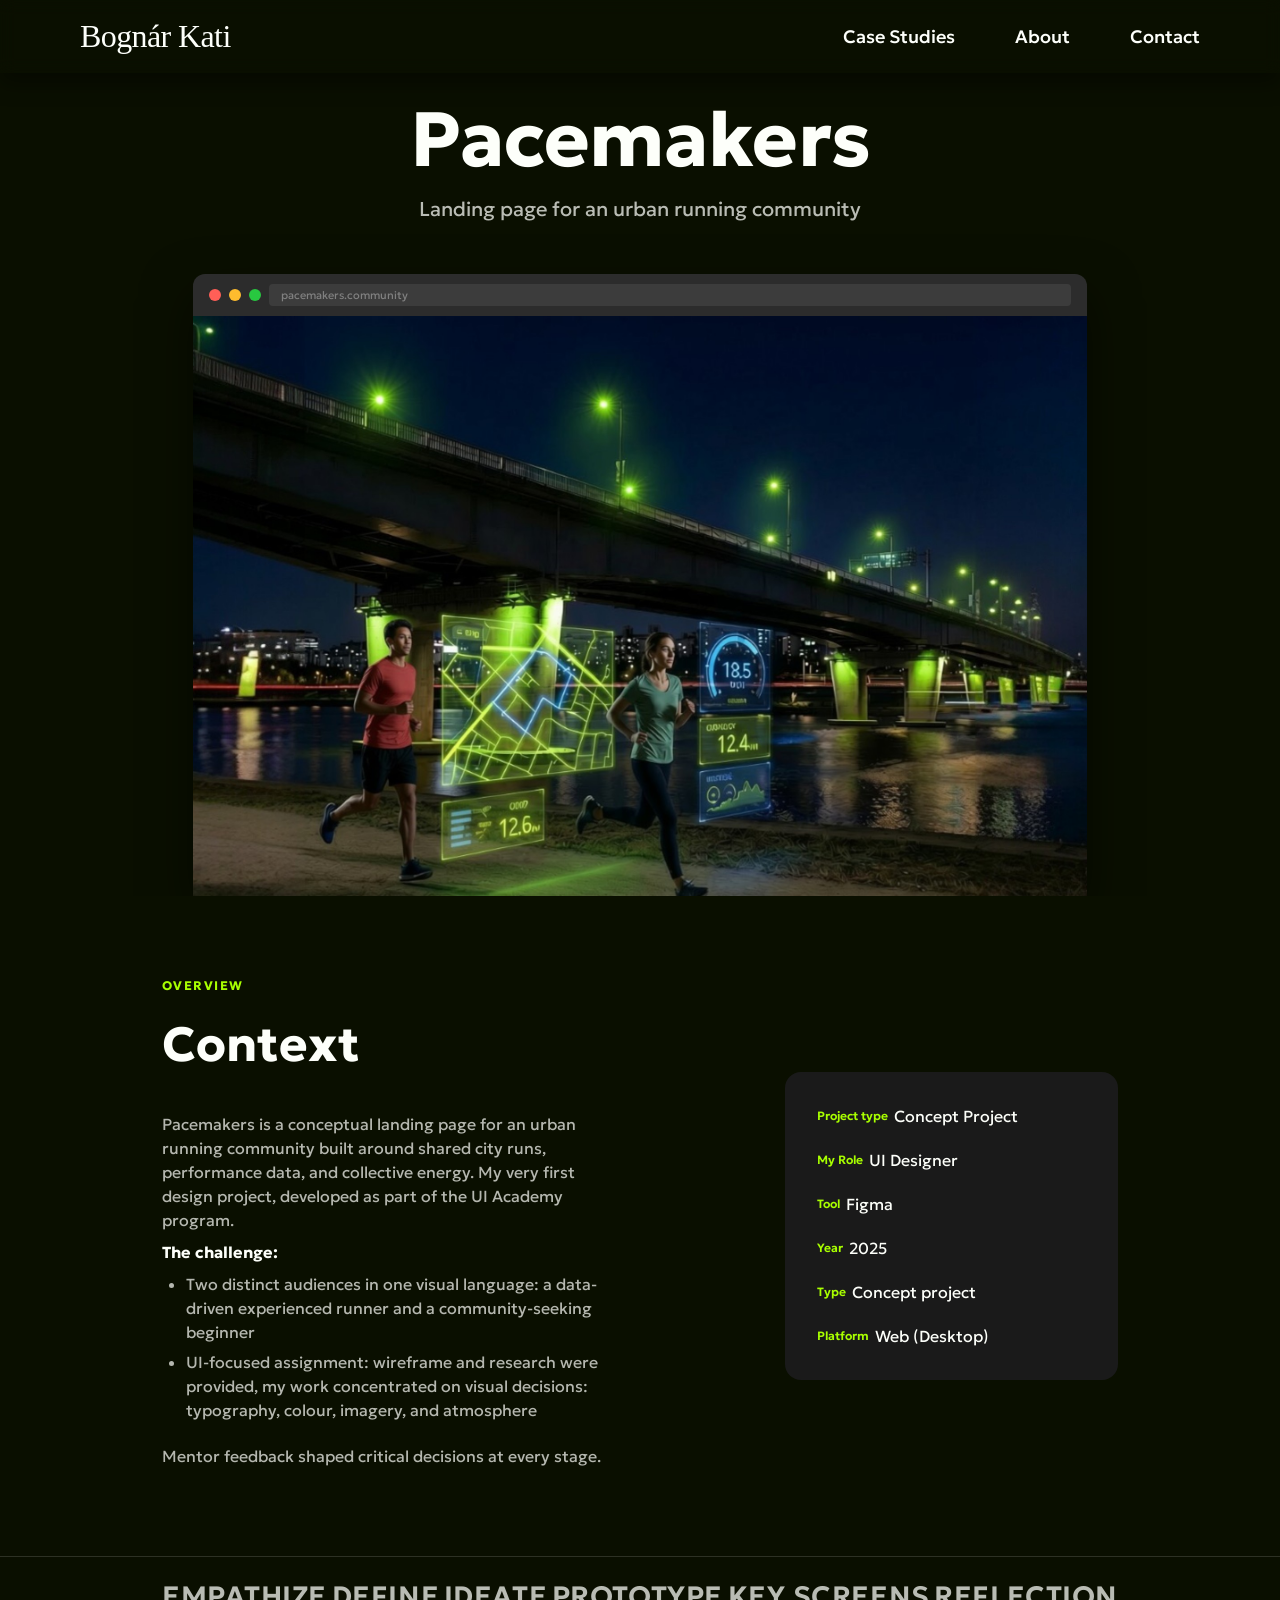
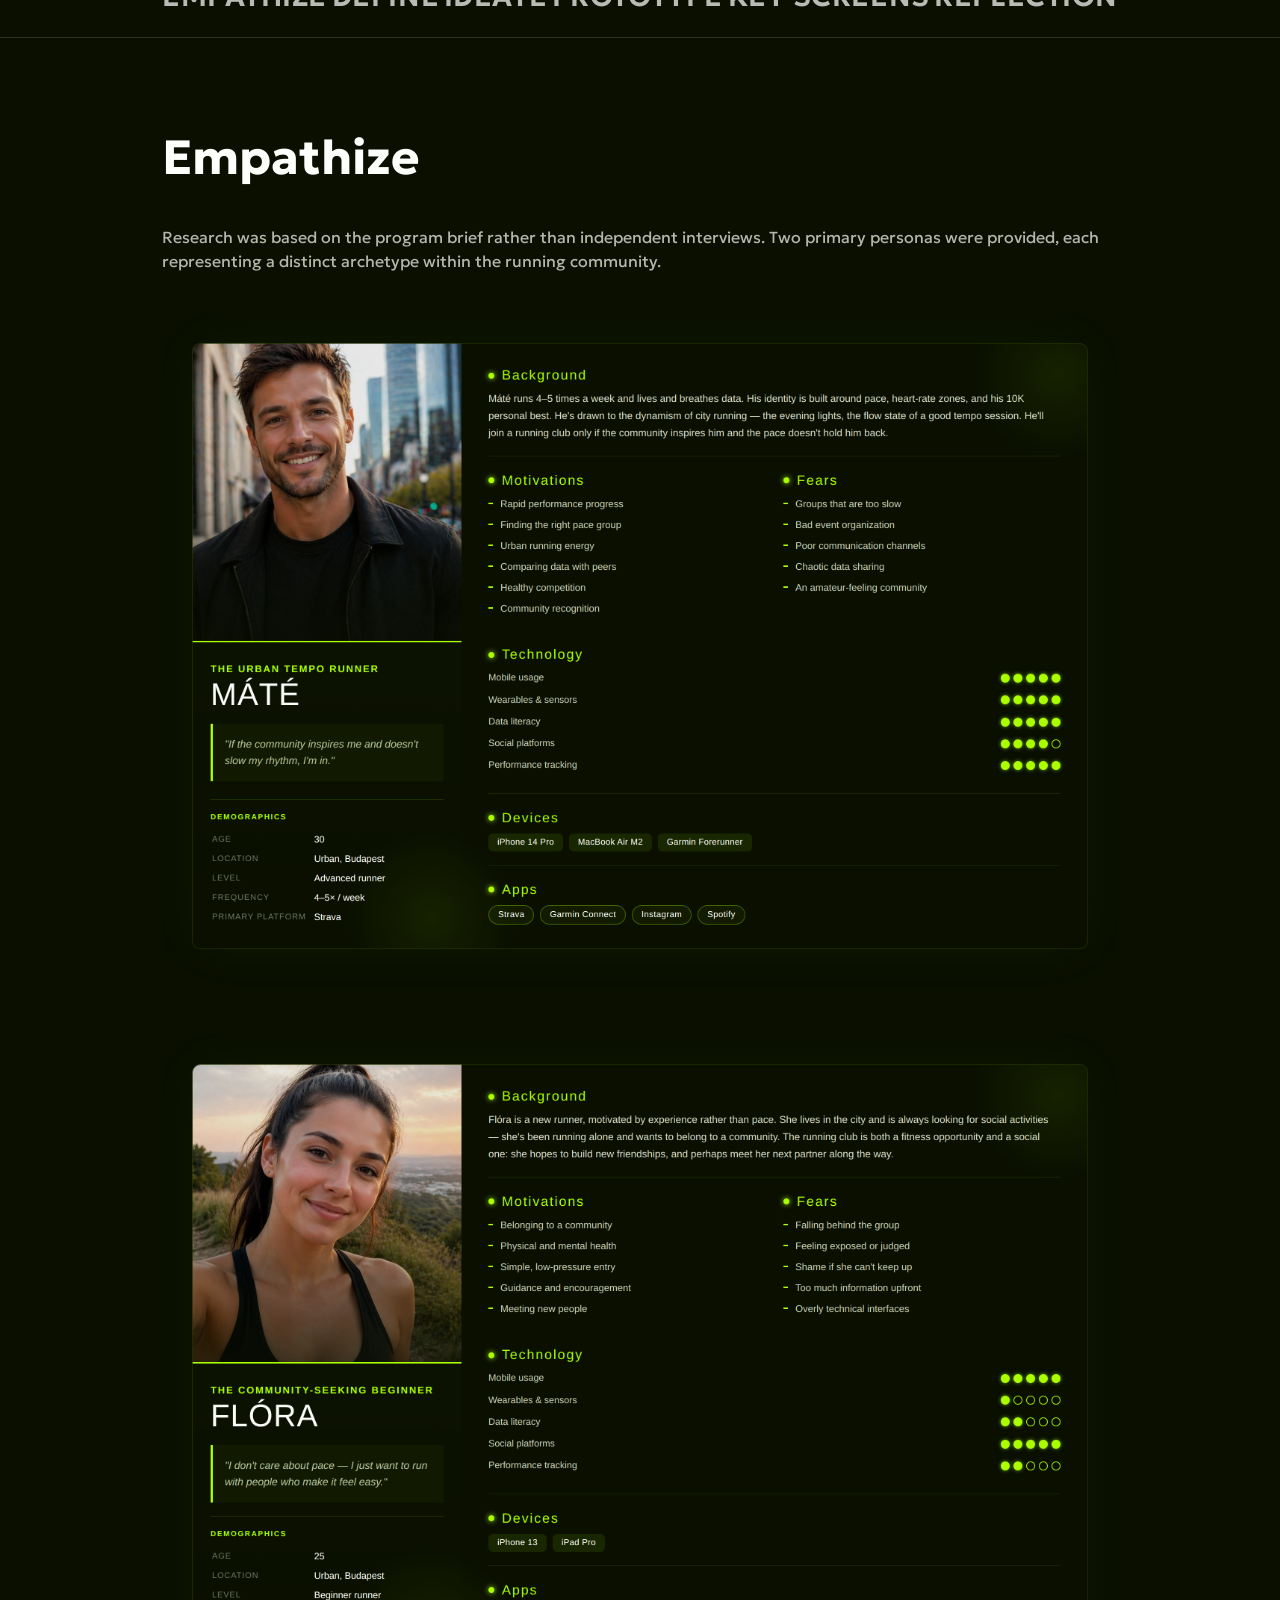
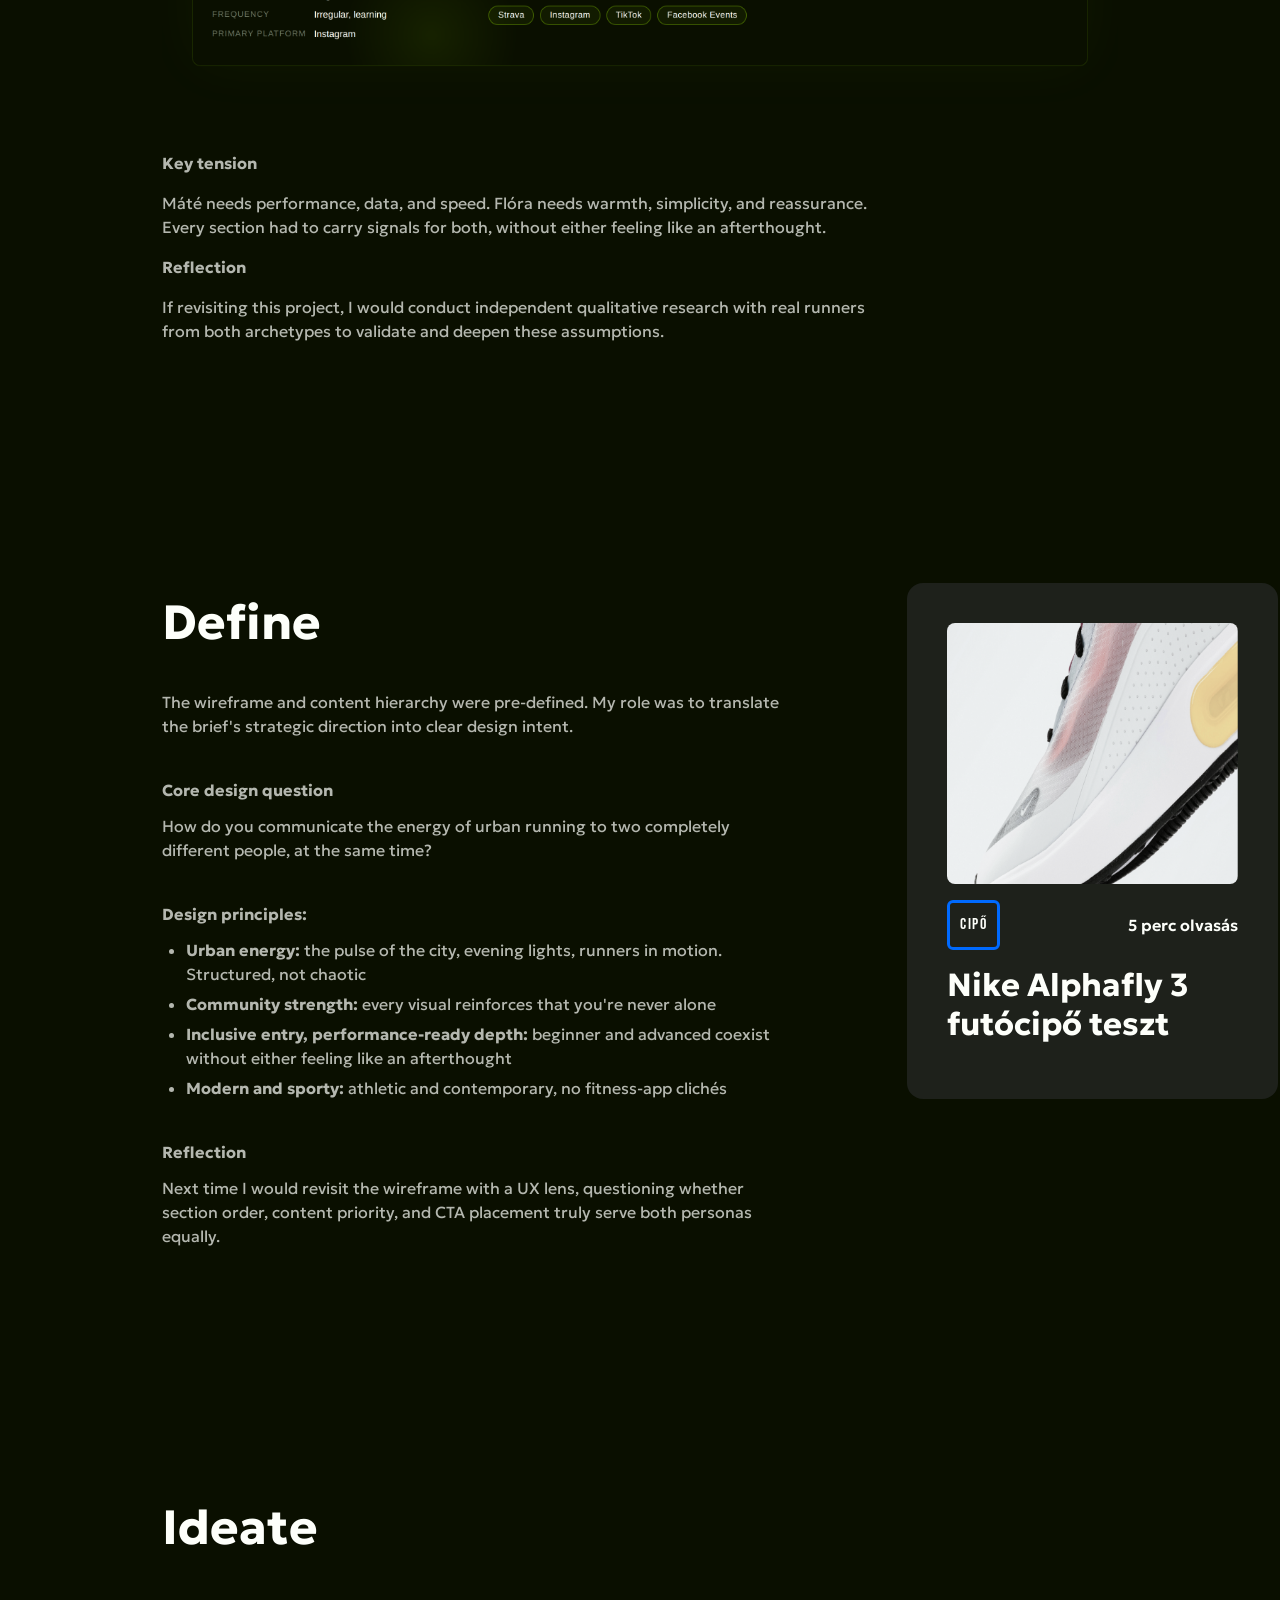
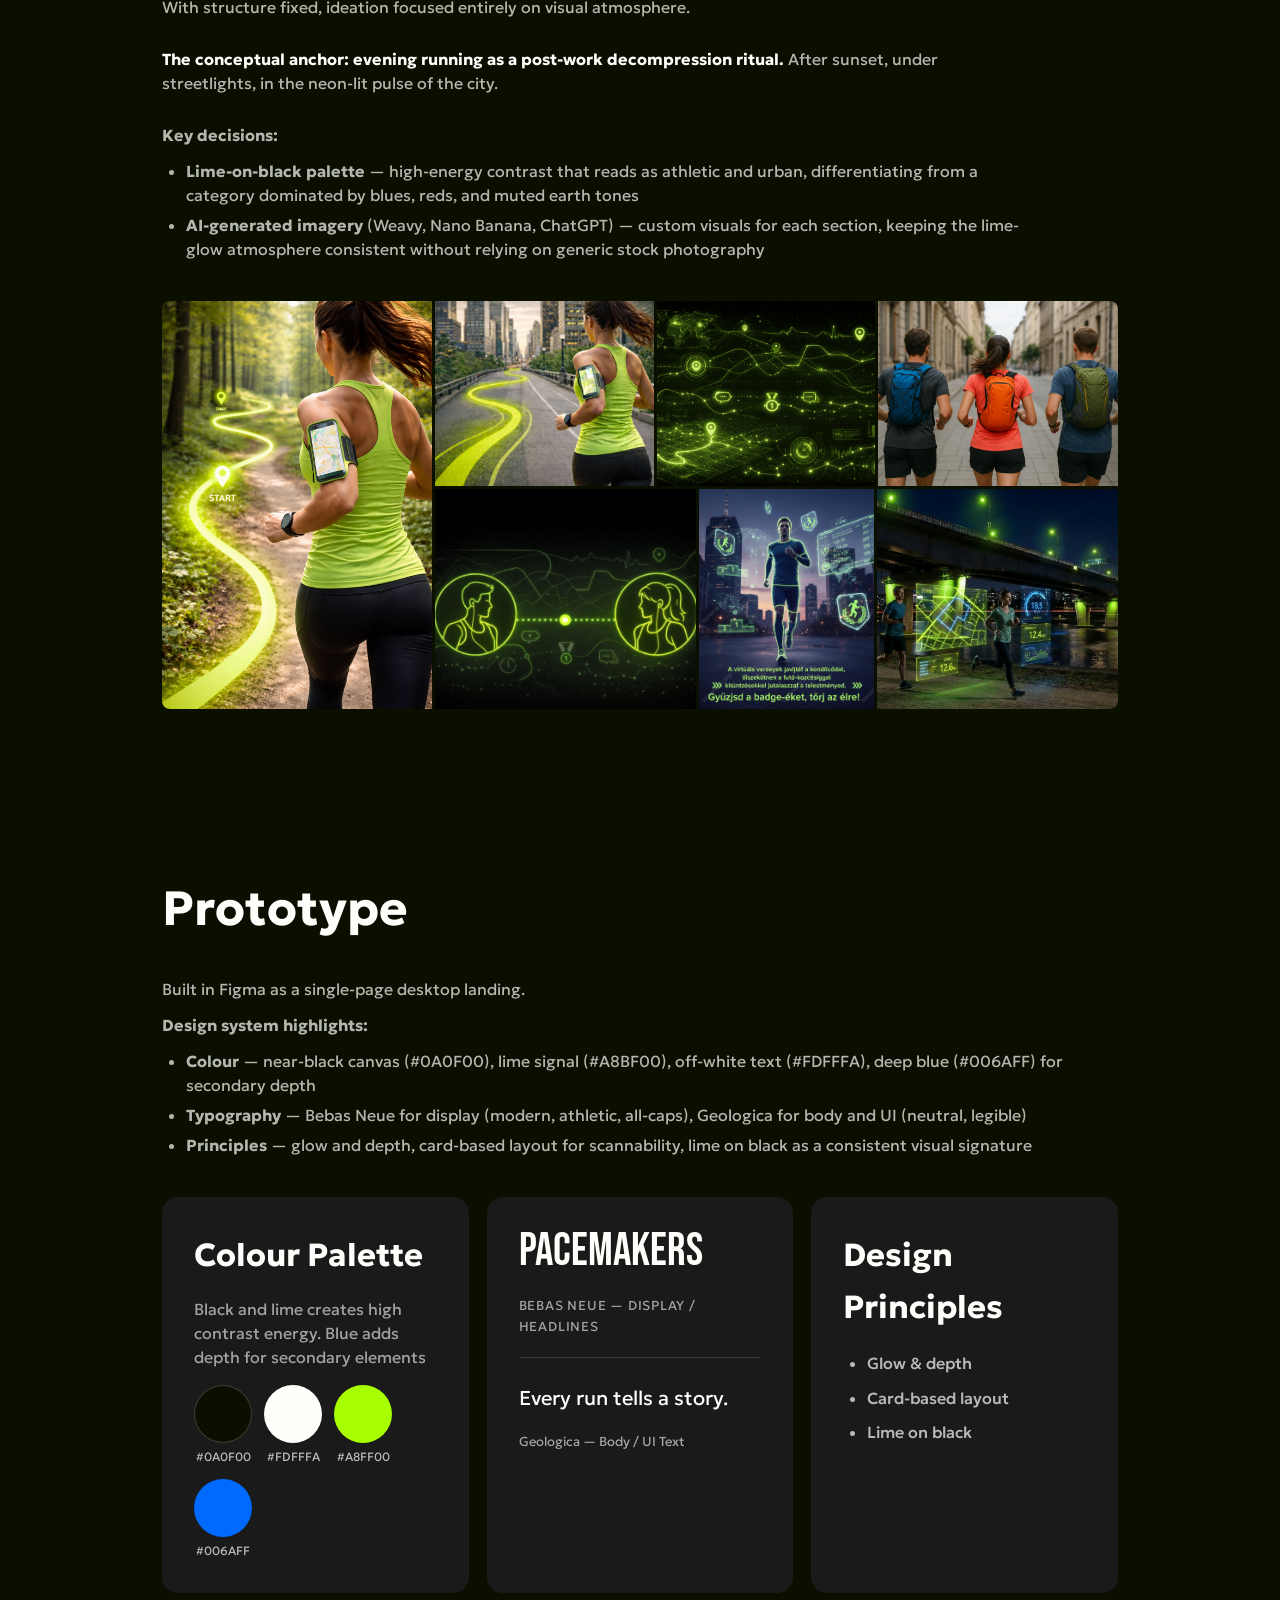
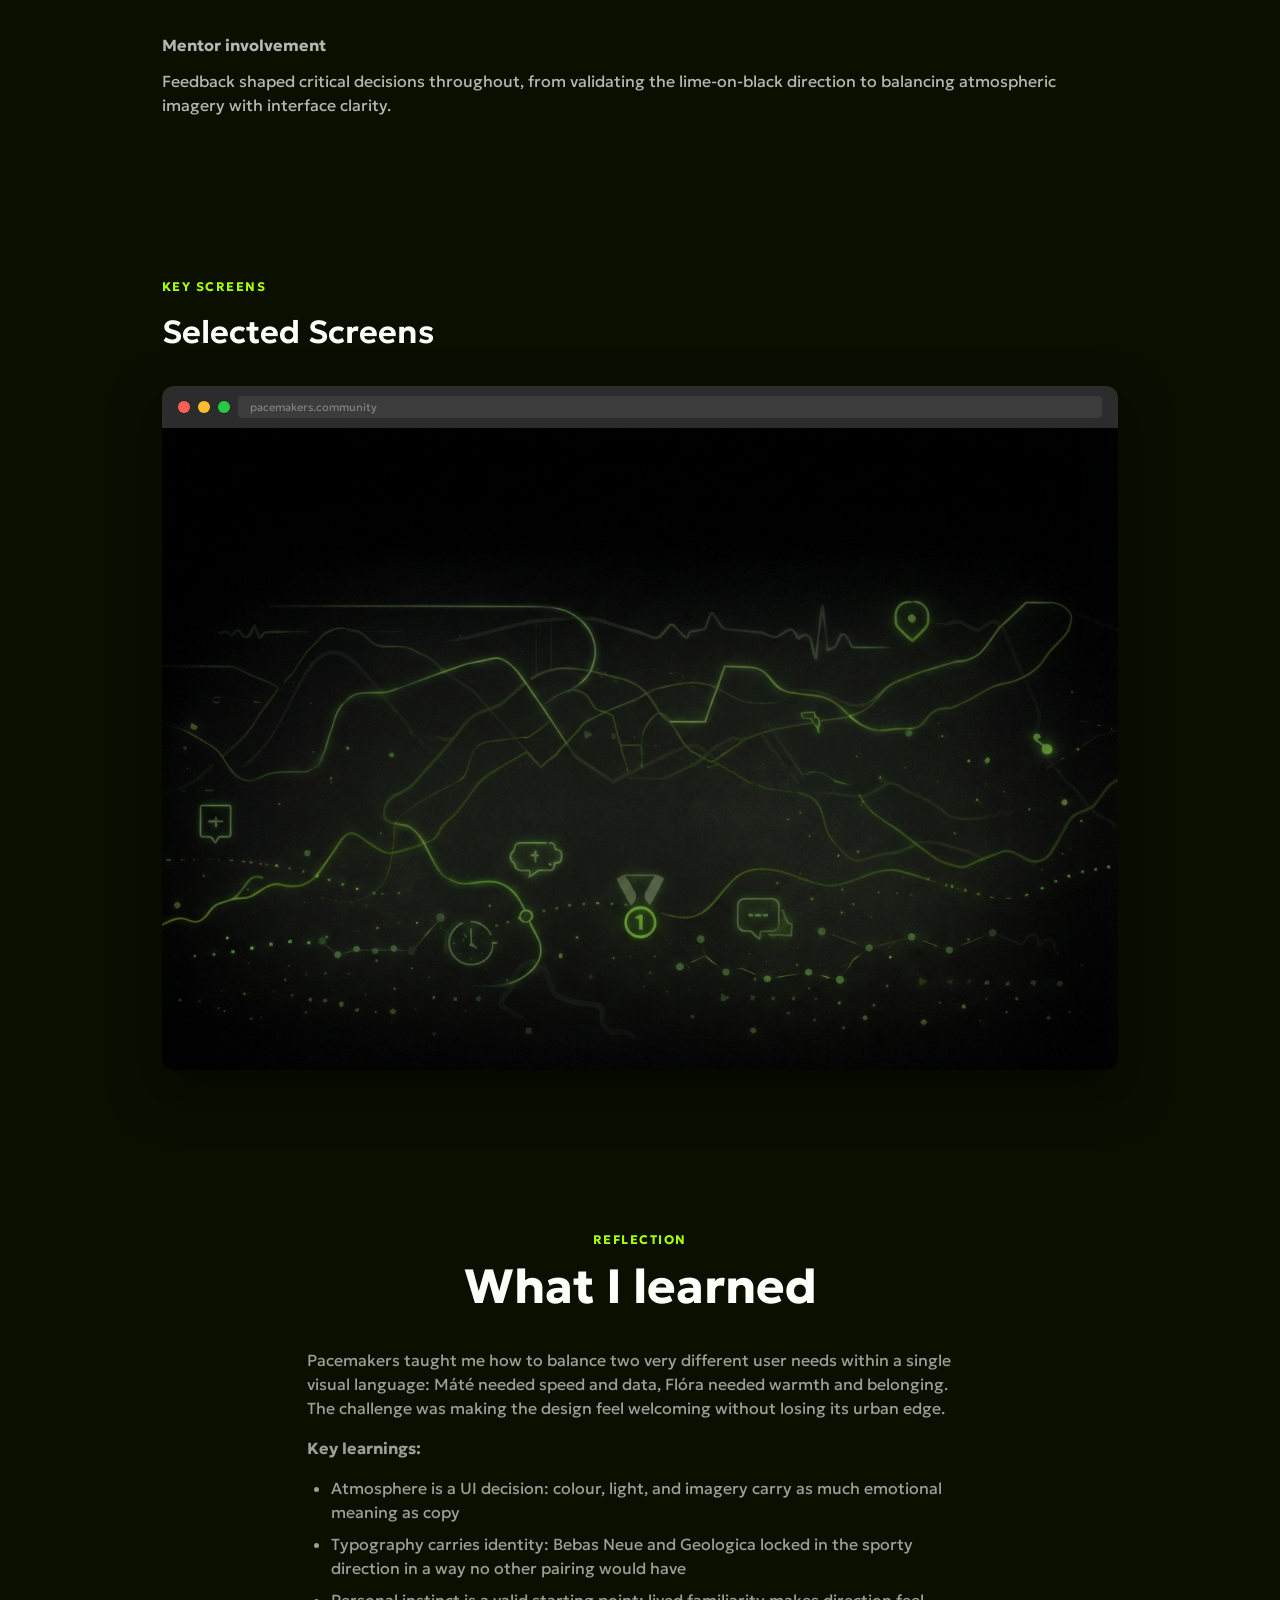
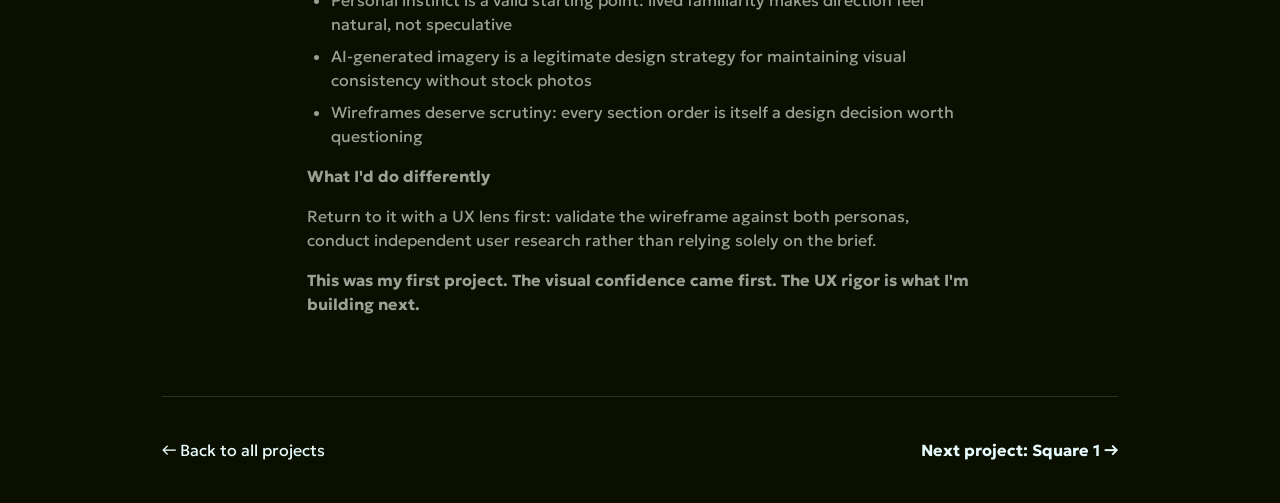
==== commit 840339a6: "feat: ideate section — grid layout, text structure, typography fixes - Ideate grid: remove fixed hei" ====
--- a/case-study-pacemakers.html
+++ b/case-study-pacemakers.html
@@ -168,7 +168,8 @@
       <div class="cp-ideate">
         <div class="cp-ideate__head">
           <h2>Ideate</h2>
-          <p class="cp-section-desc">With structure fixed, ideation focused entirely on visual atmosphere. The conceptual anchor: <strong>evening running as a post-work decompression ritual</strong>. After sunset, under streetlights, in the neon-lit pulse of the city.</p>
+          <p class="cp-section-desc">With structure fixed, ideation focused entirely on visual atmosphere.</p>
+          <p class="cp-section-desc"><strong>The conceptual anchor: evening running as a post-work decompression ritual.</strong> After sunset, under streetlights, in the neon-lit pulse of the city.</p>
           <div class="cp-body-block">
             <p><strong>Key decisions:</strong></p>
             <ul>
@@ -182,12 +183,12 @@
             <img src="images/pace-ideate-6.png" alt="" />
           </div>
           <div class="cp-ideate-grid__right">
-            <div class="cp-ideate-grid__row">
+            <div class="cp-ideate-grid__row cp-ideate-grid__row--top">
               <img src="images/pace-ideate-1.png" alt="" />
               <img src="images/pace-ideate-7.png" alt="" />
               <img src="images/pace-ideate-5.png" alt="" />
             </div>
-            <div class="cp-ideate-grid__row">
+            <div class="cp-ideate-grid__row cp-ideate-grid__row--bot">
               <img src="images/pace-ideate-2.png" alt="" />
               <img src="images/pace-ideate-4.png" alt="" />
               <img src="images/pace-ideate-3.png" alt="" />
--- a/style.css
+++ b/style.css
@@ -858,7 +858,8 @@
 .cp-empathize__head h2,
 .cp-ideate__head h2,
 .cp-prototype__head h2 { font-size: 48px; font-weight: 700; margin: 0; }
-.cp-section-desc { font-size: 16px; line-height: 1.5; opacity: 0.7; margin: 0; }
+.cp-section-desc { font-size: 16px; line-height: 1.5; color: rgba(253,255,250,0.7); margin: 0; }
+.cp-section-desc strong { color: var(--ink); }
 
 /* --- Empathize --- */
 .cp-empathize { display: flex; flex-direction: column; gap: 40px; }
@@ -1007,10 +1008,10 @@
 
 /* --- Ideate --- */
 .cp-ideate { display: flex; flex-direction: column; gap: 40px; }
+.cp-ideate__head { max-width: 865px; }
 .cp-ideate-grid {
   display: grid;
   grid-template-columns: 270px 1fr;
-  height: 402px;
   border-radius: 8px;
   overflow: hidden;
   gap: 3px;
@@ -1023,14 +1024,15 @@
 }
 .cp-ideate-grid__right {
   display: grid;
-  grid-template-rows: 1fr 1fr;
+  grid-template-rows: 185px 220px;
   gap: 3px;
 }
 .cp-ideate-grid__row {
   display: grid;
-  grid-template-columns: repeat(3, 1fr);
   gap: 3px;
 }
+.cp-ideate-grid__row--top { grid-template-columns: 277fr 277fr 304fr; }
+.cp-ideate-grid__row--bot { grid-template-columns: 330fr 221fr 304fr; }
 .cp-ideate-grid__row img {
   width: 100%;
   height: 100%;
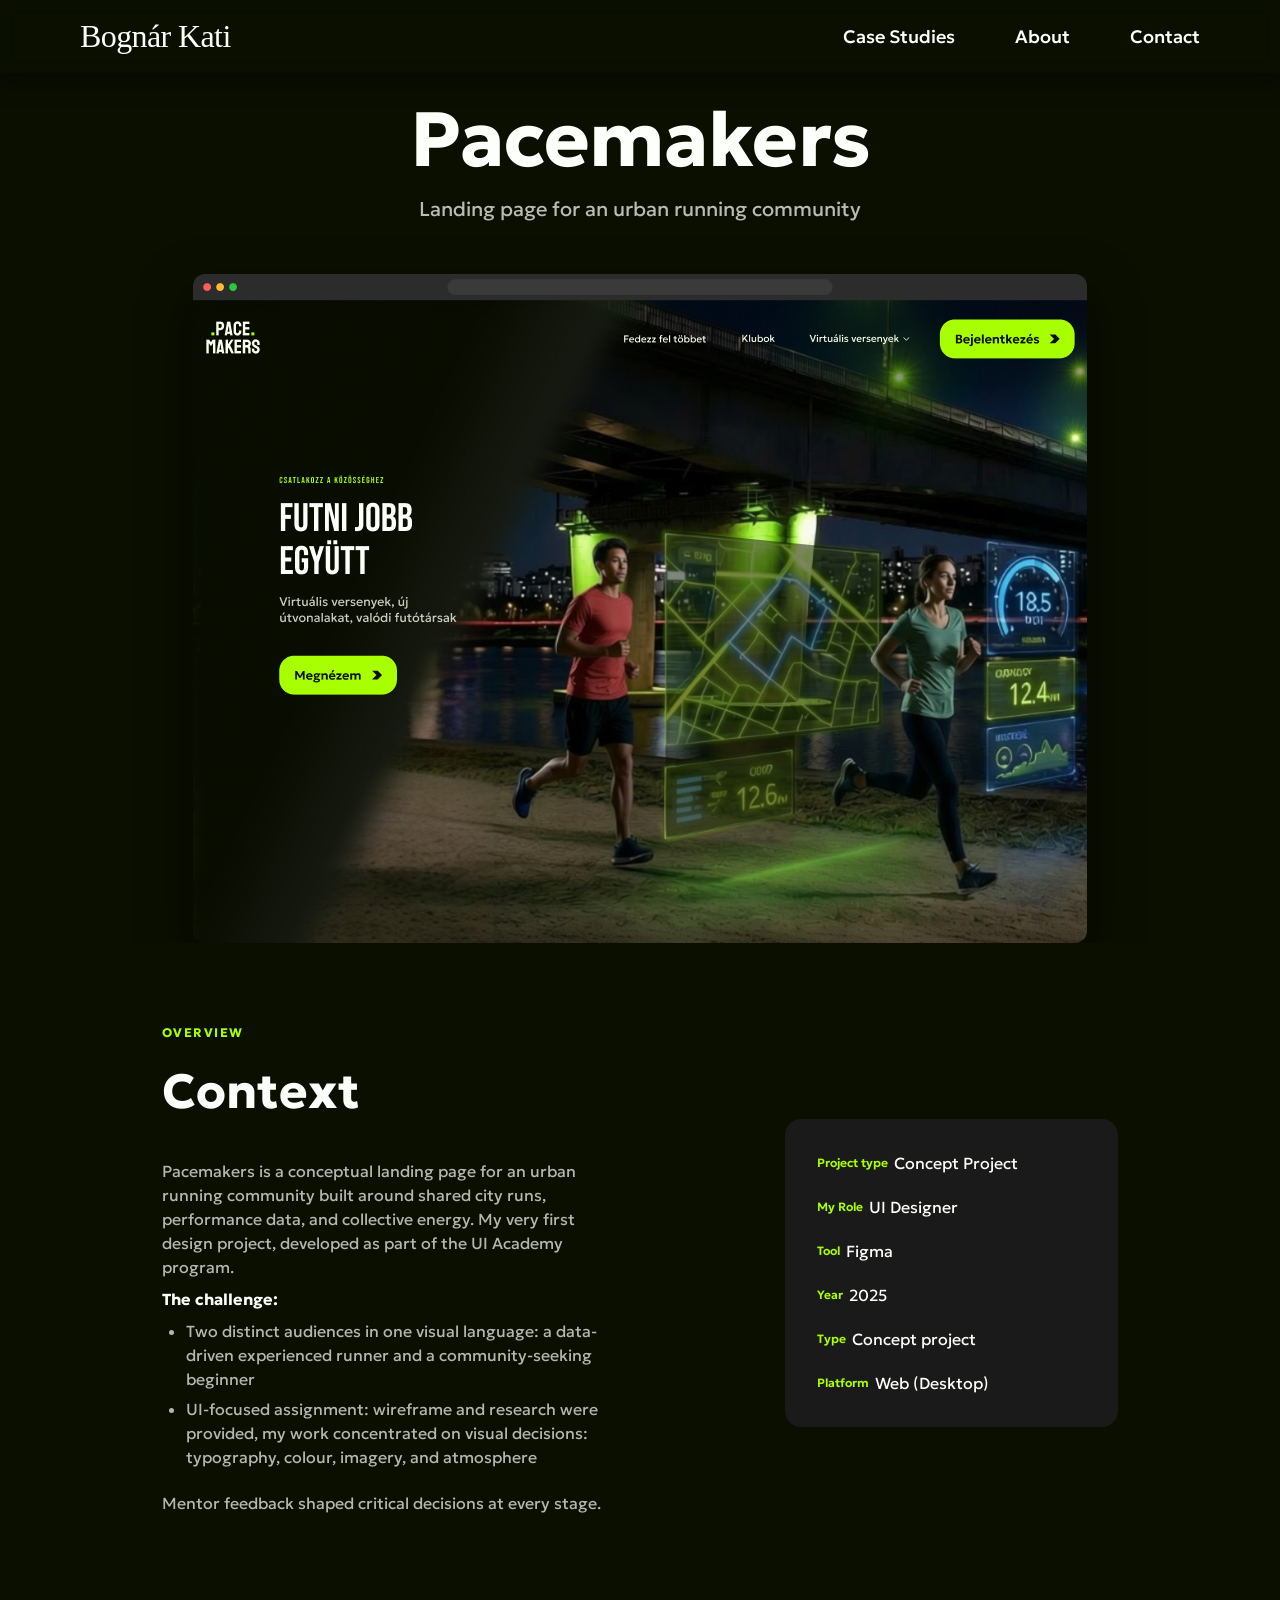
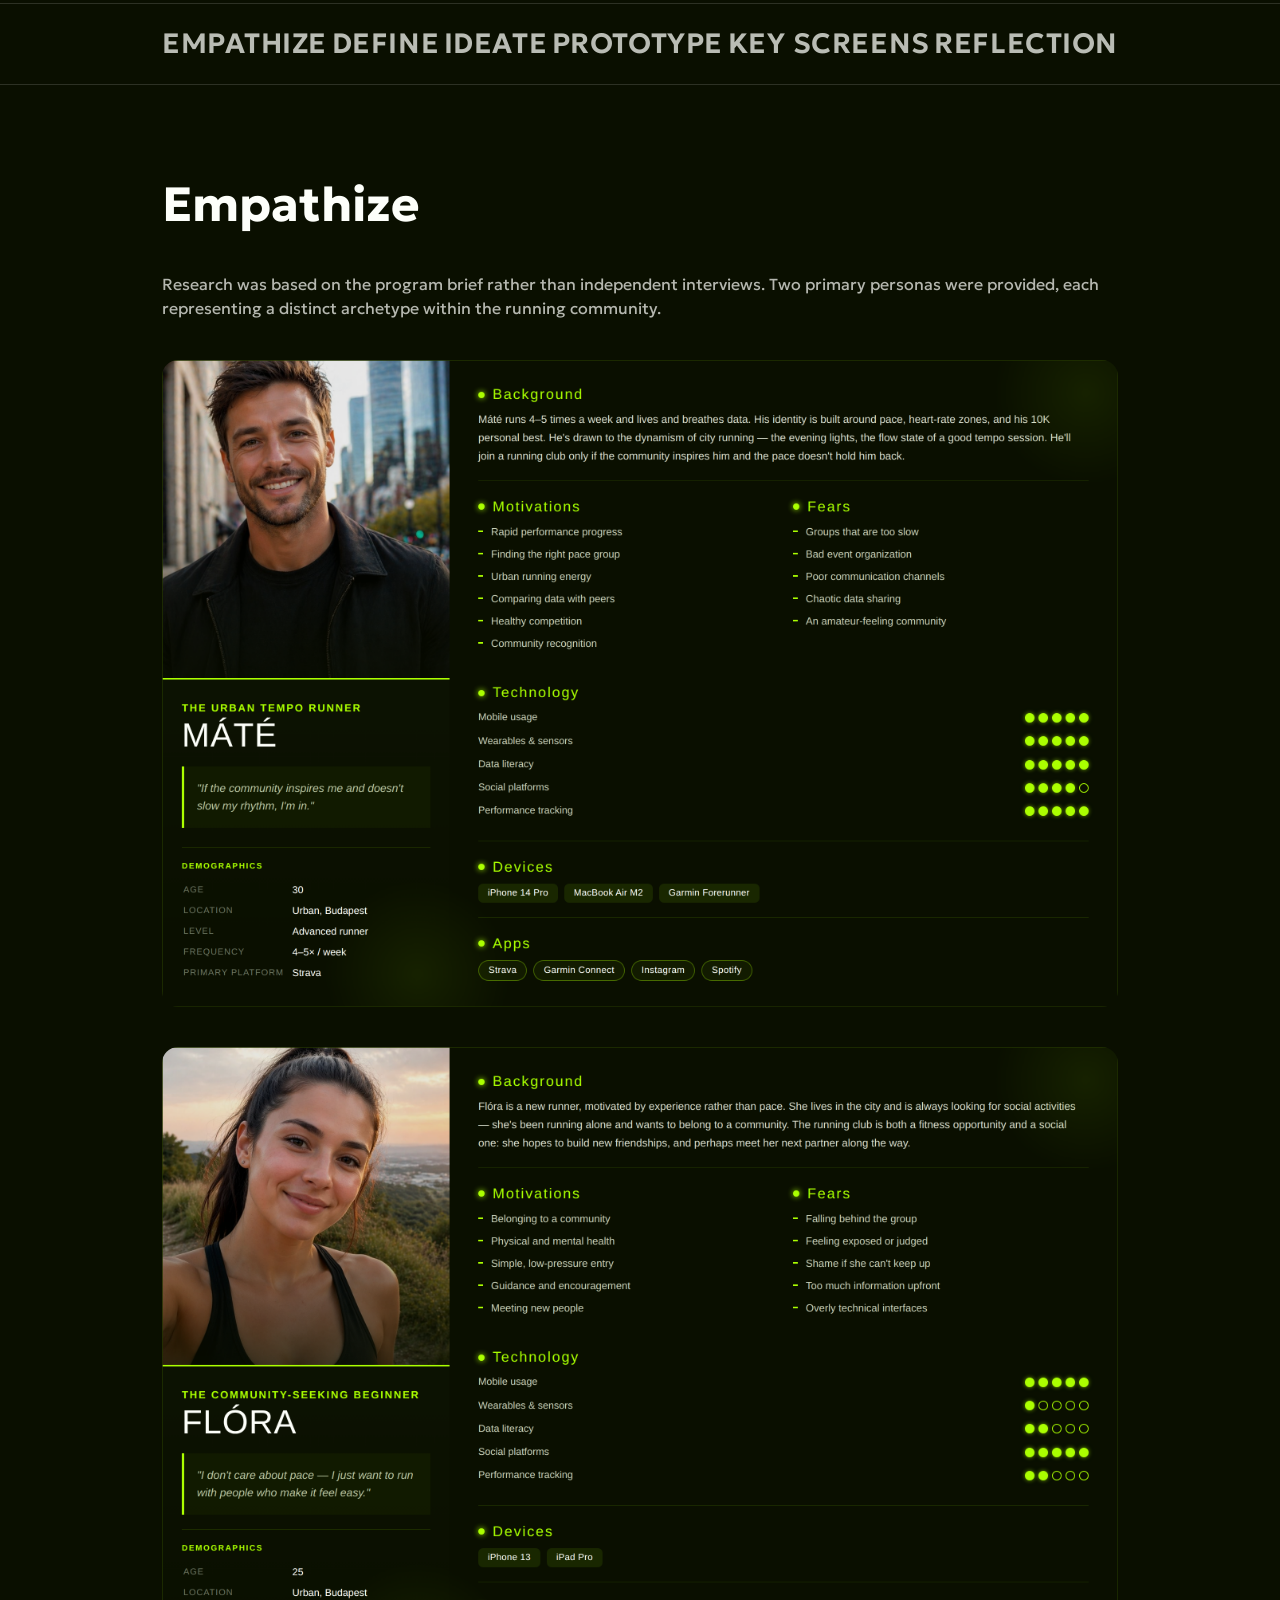
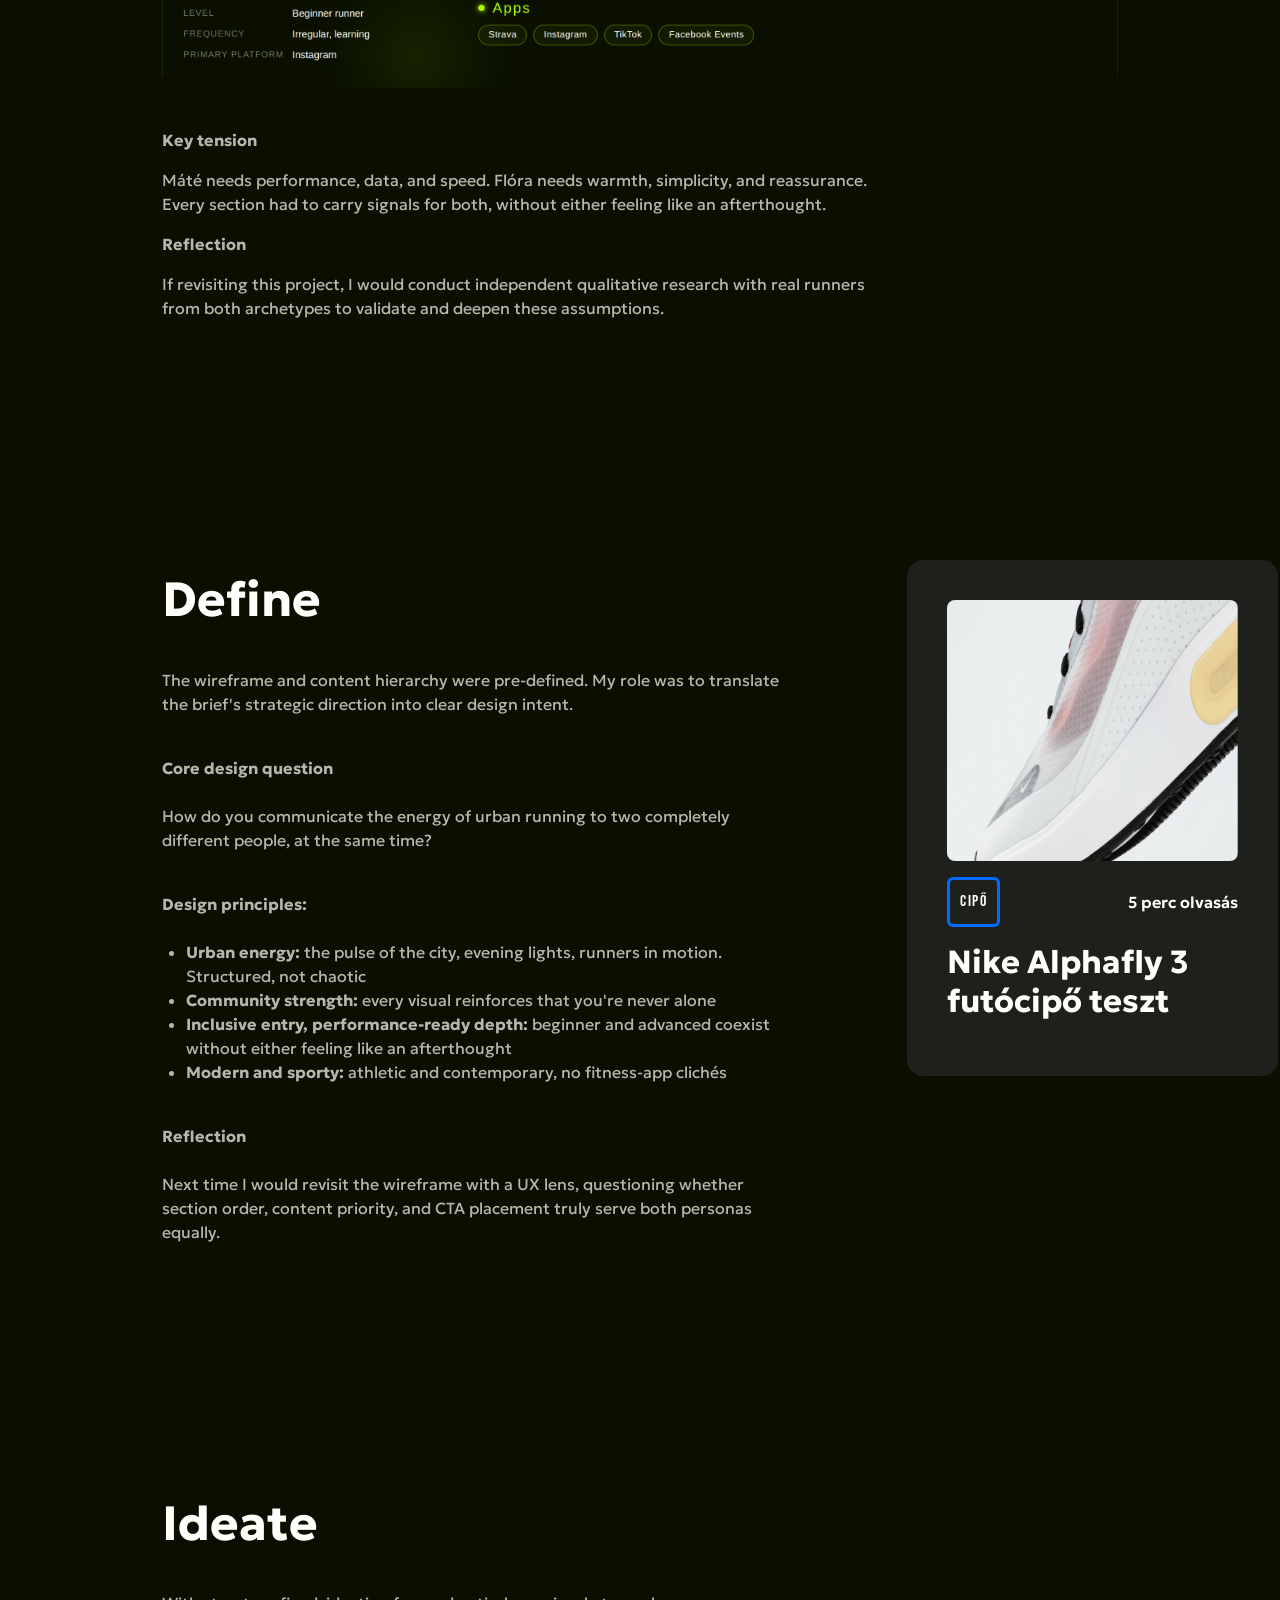
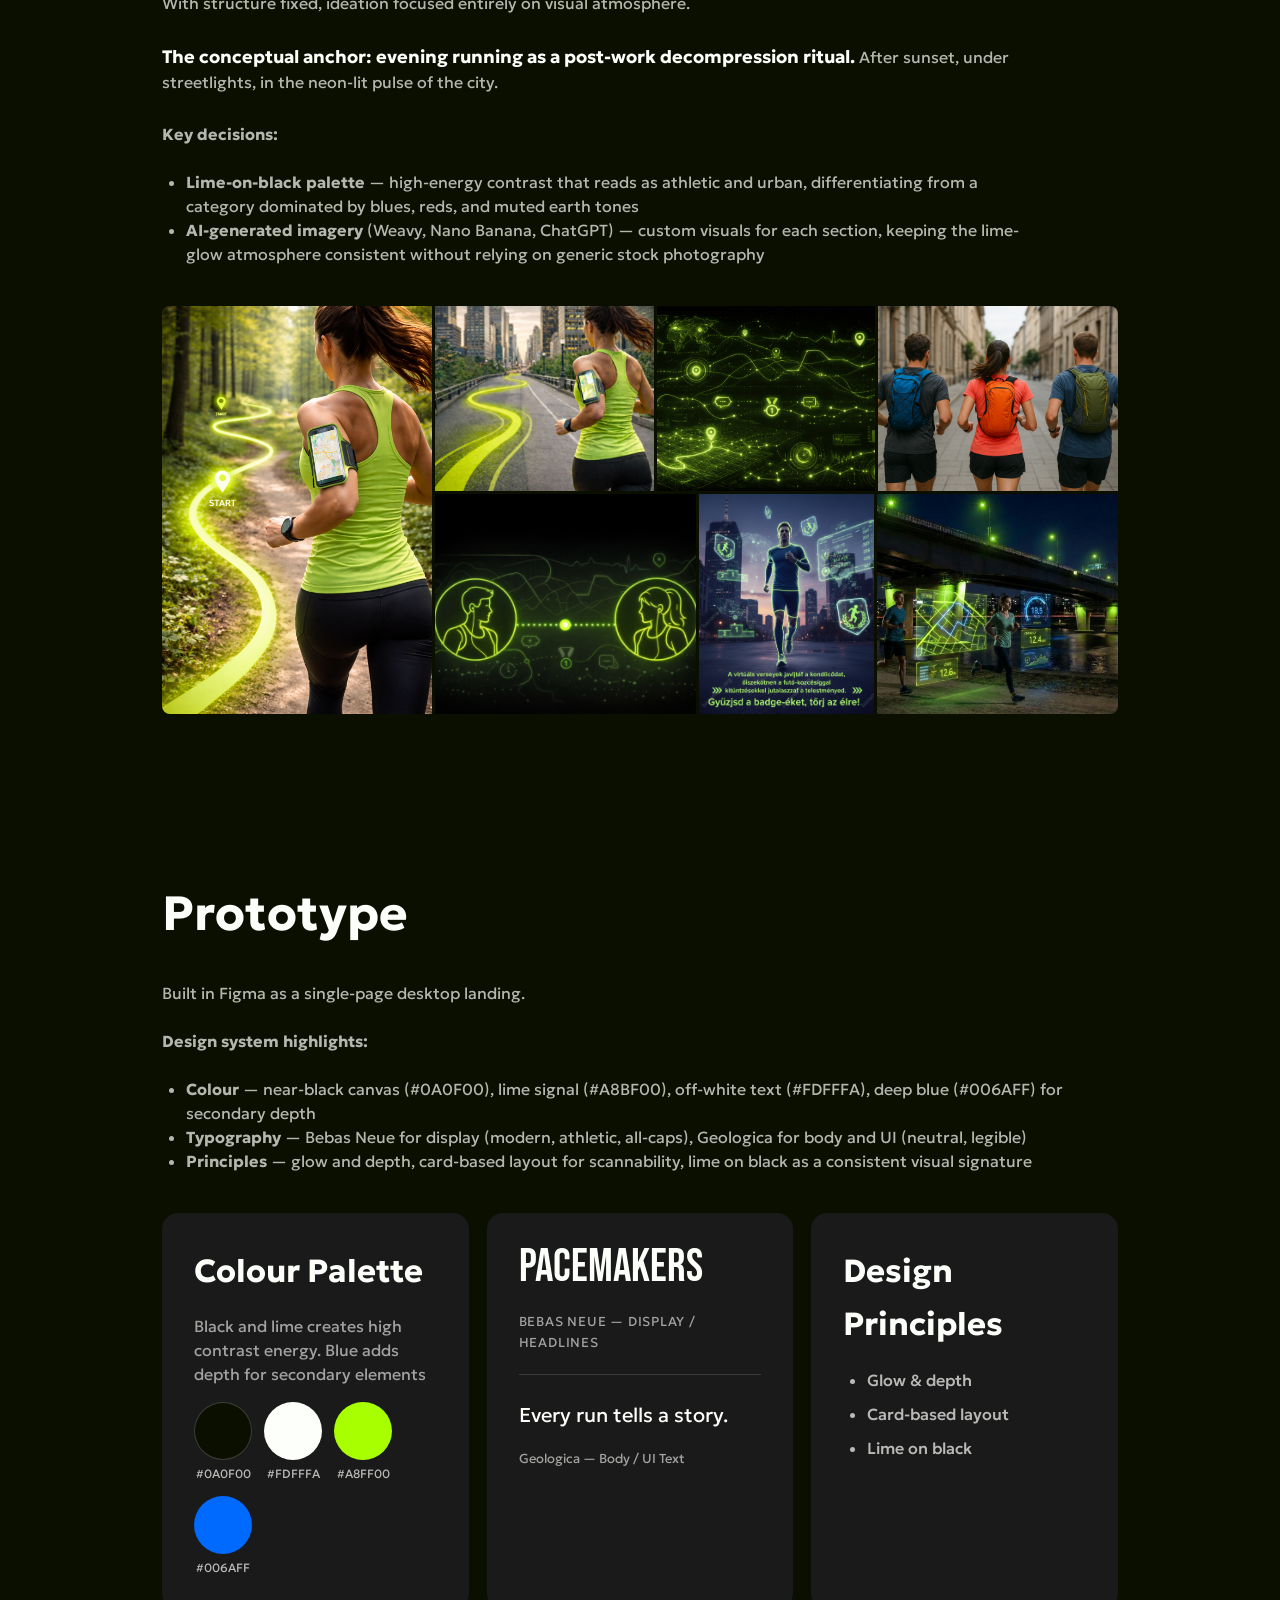
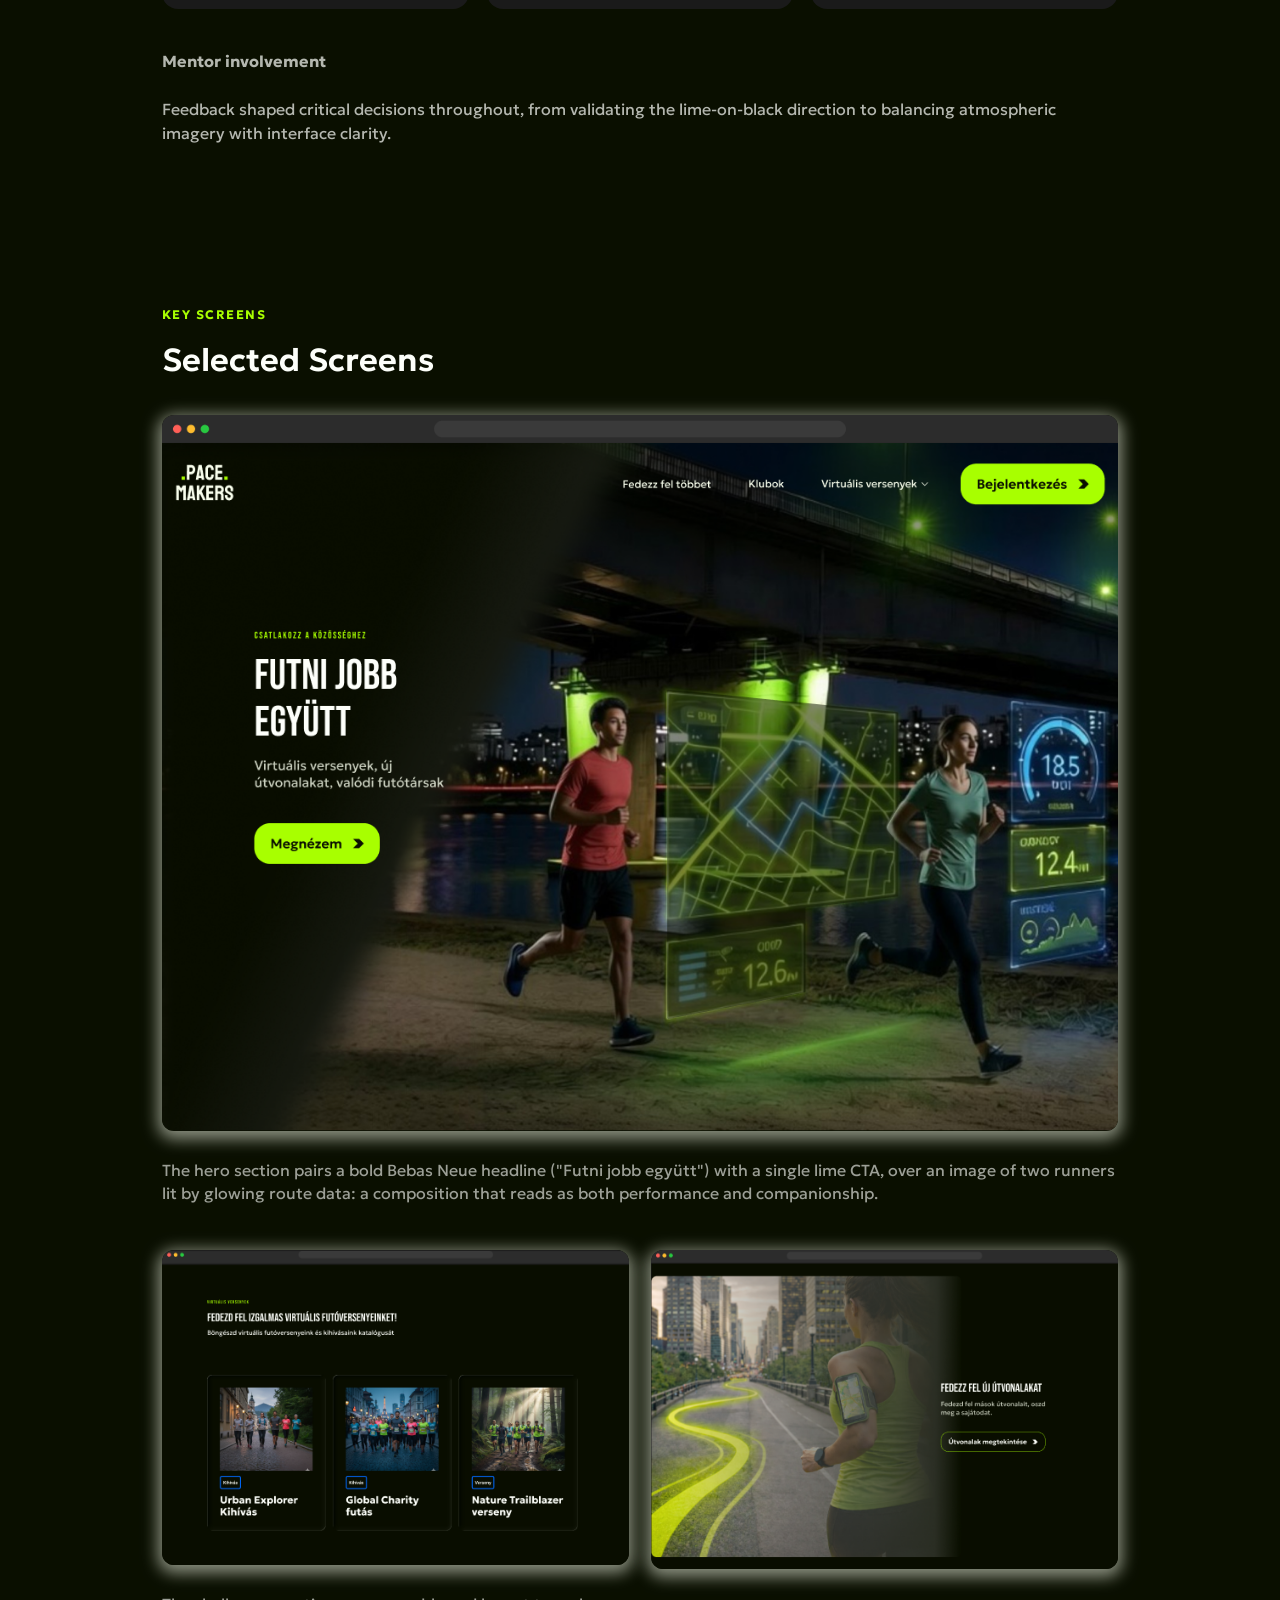
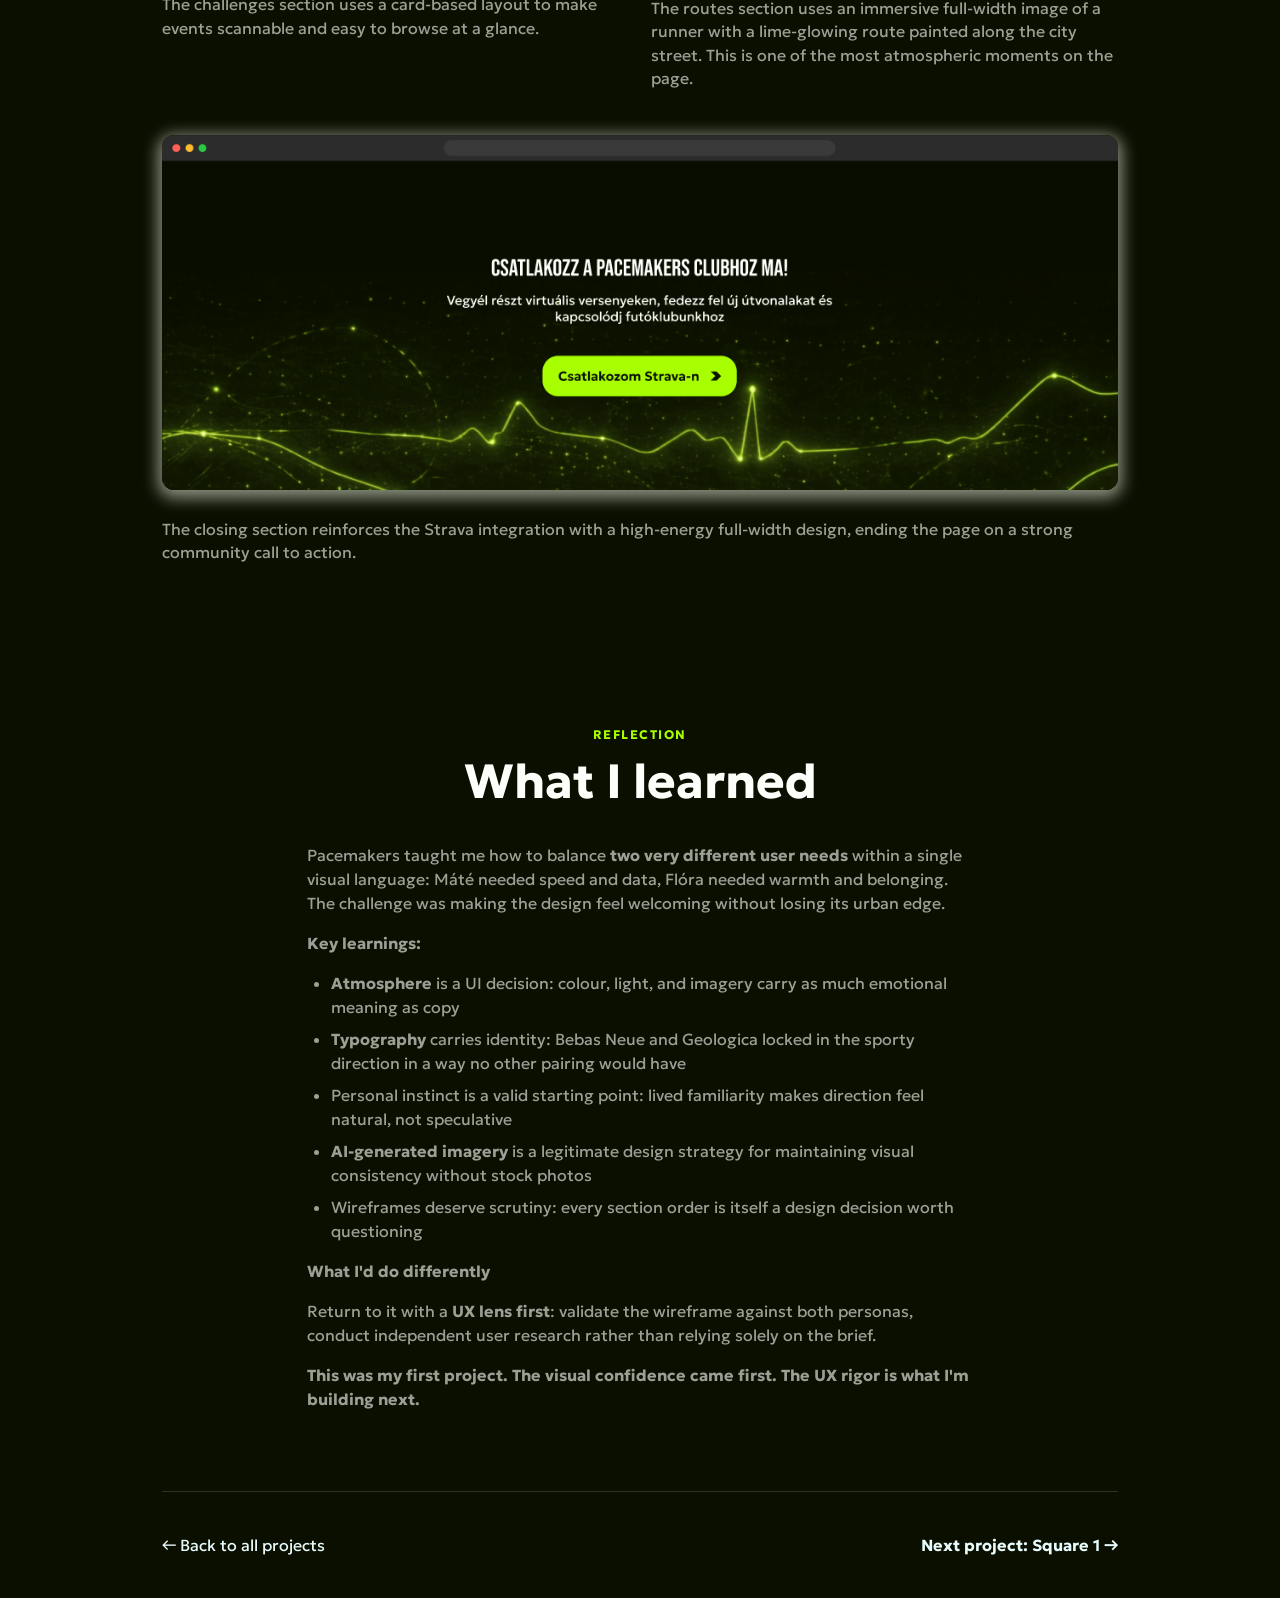
==== commit c5f28594: "feat: pacemakers desktop — real hero/persona/key-screens assets, spacing fixes - Replace hand-built " ====
--- a/case-study-pacemakers.html
+++ b/case-study-pacemakers.html
@@ -38,17 +38,7 @@
       <p class="cp-hero__sub">Landing page for an urban running community</p>
     </div>
     <div class="cp-hero__browser">
-      <div class="cp-browser">
-        <div class="cp-browser__chrome">
-          <span class="cp-browser__dot cp-browser__dot--red"></span>
-          <span class="cp-browser__dot cp-browser__dot--yellow"></span>
-          <span class="cp-browser__dot cp-browser__dot--green"></span>
-          <div class="cp-browser__bar">pacemakers.community</div>
-        </div>
-        <div class="cp-browser__screen">
-          <img src="images/pace-key-main.png" alt="Pacemakers landing page" />
-        </div>
-      </div>
+      <img src="images/pace-hero-browser.png" class="cp-hero-browser-img" alt="Pacemakers landing page in a browser frame" width="894" height="669" />
     </div>
   </section>
 
@@ -103,8 +93,14 @@
           <h2>Empathize</h2>
           <p class="cp-section-desc">Research was based on the program brief rather than independent interviews. Two primary personas were provided, each representing a distinct archetype within the running community.</p>
         </div>
-        <img src="images/pace-persona-mate.png" class="cp-persona-img" alt="Máté persona" />
-        <img src="images/pace-persona-flora.png" class="cp-persona-img" alt="Flóra persona" />
+        <div class="cp-persona-grid">
+          <div class="cp-persona-card cp-persona-card--mate">
+            <img src="images/pace-persona-mate.png" alt="Máté persona" />
+          </div>
+          <div class="cp-persona-card cp-persona-card--flora">
+            <img src="images/pace-persona-flora.png" alt="Flóra persona" />
+          </div>
+        </div>
         <div class="cp-key-tension">
           <p><strong>Key tension</strong></p>
           <p>Máté needs performance, data, and speed. Flóra needs warmth, simplicity, and reassurance. Every section had to carry signals for both, without either feeling like an afterthought.</p>
@@ -169,7 +165,7 @@
         <div class="cp-ideate__head">
           <h2>Ideate</h2>
           <p class="cp-section-desc">With structure fixed, ideation focused entirely on visual atmosphere.</p>
-          <p class="cp-section-desc"><strong>The conceptual anchor: evening running as a post-work decompression ritual.</strong> After sunset, under streetlights, in the neon-lit pulse of the city.</p>
+          <p class="cp-section-desc"><strong class="cp-ideate-anchor">The conceptual anchor: evening running as a post-work decompression ritual.</strong> After sunset, under streetlights, in the neon-lit pulse of the city.</p>
           <div class="cp-body-block">
             <p><strong>Key decisions:</strong></p>
             <ul>
@@ -277,16 +273,25 @@
           <p class="eyebrow">Key Screens</p>
           <h2>Selected Screens</h2>
         </div>
-        <div class="cp-browser cp-browser--lg">
-          <div class="cp-browser__chrome">
-            <span class="cp-browser__dot cp-browser__dot--red"></span>
-            <span class="cp-browser__dot cp-browser__dot--yellow"></span>
-            <span class="cp-browser__dot cp-browser__dot--green"></span>
-            <div class="cp-browser__bar">pacemakers.community</div>
-          </div>
-          <div class="cp-browser__screen">
-            <img src="images/pace-key-frame.png" alt="Pacemakers — selected screens" />
-          </div>
+        <div class="cp-key-frames">
+          <figure class="cp-key-frame cp-key-frame--full">
+            <img src="images/pace-key-frame-1.png" alt="Pacemakers hero screen" />
+            <figcaption>The hero section pairs a bold Bebas Neue headline ("Futni jobb együtt") with a single lime CTA, over an image of two runners lit by glowing route data: a composition that reads as both performance and companionship.</figcaption>
+          </figure>
+          <div class="cp-key-frame-row">
+            <figure class="cp-key-frame">
+              <img src="images/pace-key-frame-2.png" alt="Pacemakers virtual races catalogue screen" />
+              <figcaption>The challenges section uses a card-based layout to make events scannable and easy to browse at a glance.</figcaption>
+            </figure>
+            <figure class="cp-key-frame">
+              <img src="images/pace-key-frame-3.png" alt="Pacemakers routes discovery screen" />
+              <figcaption>The routes section uses an immersive full-width image of a runner with a lime-glowing route painted along the city street. This is one of the most atmospheric moments on the page.</figcaption>
+            </figure>
+          </div>
+          <figure class="cp-key-frame cp-key-frame--full">
+            <img src="images/pace-key-frame-4.png" alt="Pacemakers closing join screen" />
+            <figcaption>The closing section reinforces the Strava integration with a high-energy full-width design, ending the page on a strong community call to action.</figcaption>
+          </figure>
         </div>
       </div>
     </div>
@@ -301,17 +306,17 @@
           <h2>What I learned</h2>
         </div>
         <div class="cp-reflection__body">
-          <p>Pacemakers taught me how to balance two very different user needs within a single visual language: Máté needed speed and data, Flóra needed warmth and belonging. The challenge was making the design feel welcoming without losing its urban edge.</p>
+          <p>Pacemakers taught me how to balance <strong>two very different user needs</strong> within a single visual language: Máté needed speed and data, Flóra needed warmth and belonging. The challenge was making the design feel welcoming without losing its urban edge.</p>
           <p><strong>Key learnings:</strong></p>
           <ul>
-            <li>Atmosphere is a UI decision: colour, light, and imagery carry as much emotional meaning as copy</li>
-            <li>Typography carries identity: Bebas Neue and Geologica locked in the sporty direction in a way no other pairing would have</li>
+            <li><strong>Atmosphere</strong> is a UI decision: colour, light, and imagery carry as much emotional meaning as copy</li>
+            <li><strong>Typography</strong> carries identity: Bebas Neue and Geologica locked in the sporty direction in a way no other pairing would have</li>
             <li>Personal instinct is a valid starting point: lived familiarity makes direction feel natural, not speculative</li>
-            <li>AI-generated imagery is a legitimate design strategy for maintaining visual consistency without stock photos</li>
+            <li><strong>AI-generated imagery</strong> is a legitimate design strategy for maintaining visual consistency without stock photos</li>
             <li>Wireframes deserve scrutiny: every section order is itself a design decision worth questioning</li>
           </ul>
           <p><strong>What I'd do differently</strong></p>
-          <p>Return to it with a UX lens first: validate the wireframe against both personas, conduct independent user research rather than relying solely on the brief.</p>
+          <p>Return to it with a <strong>UX lens first</strong>: validate the wireframe against both personas, conduct independent user research rather than relying solely on the brief.</p>
           <p><strong>This was my first project. The visual confidence came first. The UX rigor is what I'm building next.</strong></p>
         </div>
       </div>
--- a/style.css
+++ b/style.css
@@ -718,6 +718,13 @@
 .cp-hero__browser {
   width: 894px;
 }
+.cp-hero-browser-img {
+  display: block;
+  width: 100%;
+  height: auto;
+  border-radius: 12px;
+  box-shadow: var(--shadow);
+}
 
 /* --- Browser mockup --- */
 .cp-browser {
@@ -756,7 +763,7 @@
   align-items: center;
   font-family: var(--font-body);
 }
-.cp-browser__screen { overflow: hidden; }
+.cp-browser__screen { position: relative; overflow: hidden; }
 .cp-browser__screen img {
   width: 100%;
   display: block;
@@ -859,15 +866,40 @@
 .cp-ideate__head h2,
 .cp-prototype__head h2 { font-size: 48px; font-weight: 700; margin: 0; }
 .cp-section-desc { font-size: 16px; line-height: 1.5; color: rgba(253,255,250,0.7); margin: 0; }
+.cp-ideate-anchor { font-size: 18px; }
 .cp-section-desc strong { color: var(--ink); }
 
 /* --- Empathize --- */
 .cp-empathize { display: flex; flex-direction: column; gap: 40px; }
-.cp-persona-img {
+.cp-persona-grid {
+  display: grid;
+  grid-template-columns: 1fr;
+  gap: 40px;
+}
+.cp-persona-card {
+  position: relative;
   width: 100%;
-  height: auto;
   border-radius: 16px;
+  overflow: hidden;
+}
+.cp-persona-card--mate { aspect-ratio: 1054 / 713; }
+.cp-persona-card--flora { aspect-ratio: 1088 / 730; }
+.cp-persona-card img {
+  position: absolute;
+  max-width: none;
   display: block;
+}
+.cp-persona-card--mate img {
+  width: 106.66%;
+  height: 112.34%;
+  left: -3.33%;
+  top: -4.91%;
+}
+.cp-persona-card--flora img {
+  width: 106.67%;
+  height: 112.53%;
+  left: -3.34%;
+  top: -4.93%;
 }
 .cp-key-tension { font-size: 16px; line-height: 1.5; opacity: 0.7; max-width: 713px; }
 .cp-key-tension p { margin: 0 0 16px; }
@@ -875,10 +907,10 @@
 
 /* --- Body block (reusable) --- */
 .cp-body-block { font-size: 16px; line-height: 1.5; opacity: 0.7; }
-.cp-body-block p  { margin: 0 0 12px; }
-.cp-body-block ul { padding-left: 24px; margin: 0; }
-.cp-body-block li { margin-bottom: 6px; }
-.cp-body-block li:last-child { margin-bottom: 0; }
+.cp-body-block p  { margin: 0 0 24px; }
+.cp-body-block ul { padding-left: 24px; margin: 0 0 24px; }
+.cp-body-block li { margin-bottom: 0; }
+.cp-body-block ul:last-child { margin-bottom: 0; }
 .cp-body-block p:last-child  { margin-bottom: 0; }
 
 /* --- Define (two-col) --- */
@@ -1092,10 +1124,20 @@
 .cp-key-head { display: flex; flex-direction: column; gap: 8px; }
 .cp-key-head .eyebrow { margin: 0; }
 .cp-key-head h2 { font-size: 32px; font-weight: 600; margin: 0; }
-.cp-key-row {
+.cp-key-frames { display: flex; flex-direction: column; gap: 45px; }
+.cp-key-frame { margin: 0; }
+.cp-key-frame img { width: 100%; display: block; border-radius: 12px; box-shadow: 0 4px 16px 4px rgba(249, 255, 237, 0.54); }
+.cp-key-frame figcaption {
+  margin-top: 28px;
+  font-size: 16px;
+  line-height: 1.458;
+  color: #fdfffa;
+  opacity: 0.6;
+}
+.cp-key-frame-row {
   display: grid;
   grid-template-columns: 1fr 1fr;
-  gap: 18px;
+  gap: 22px;
 }
 
 /* --- Reflection --- */
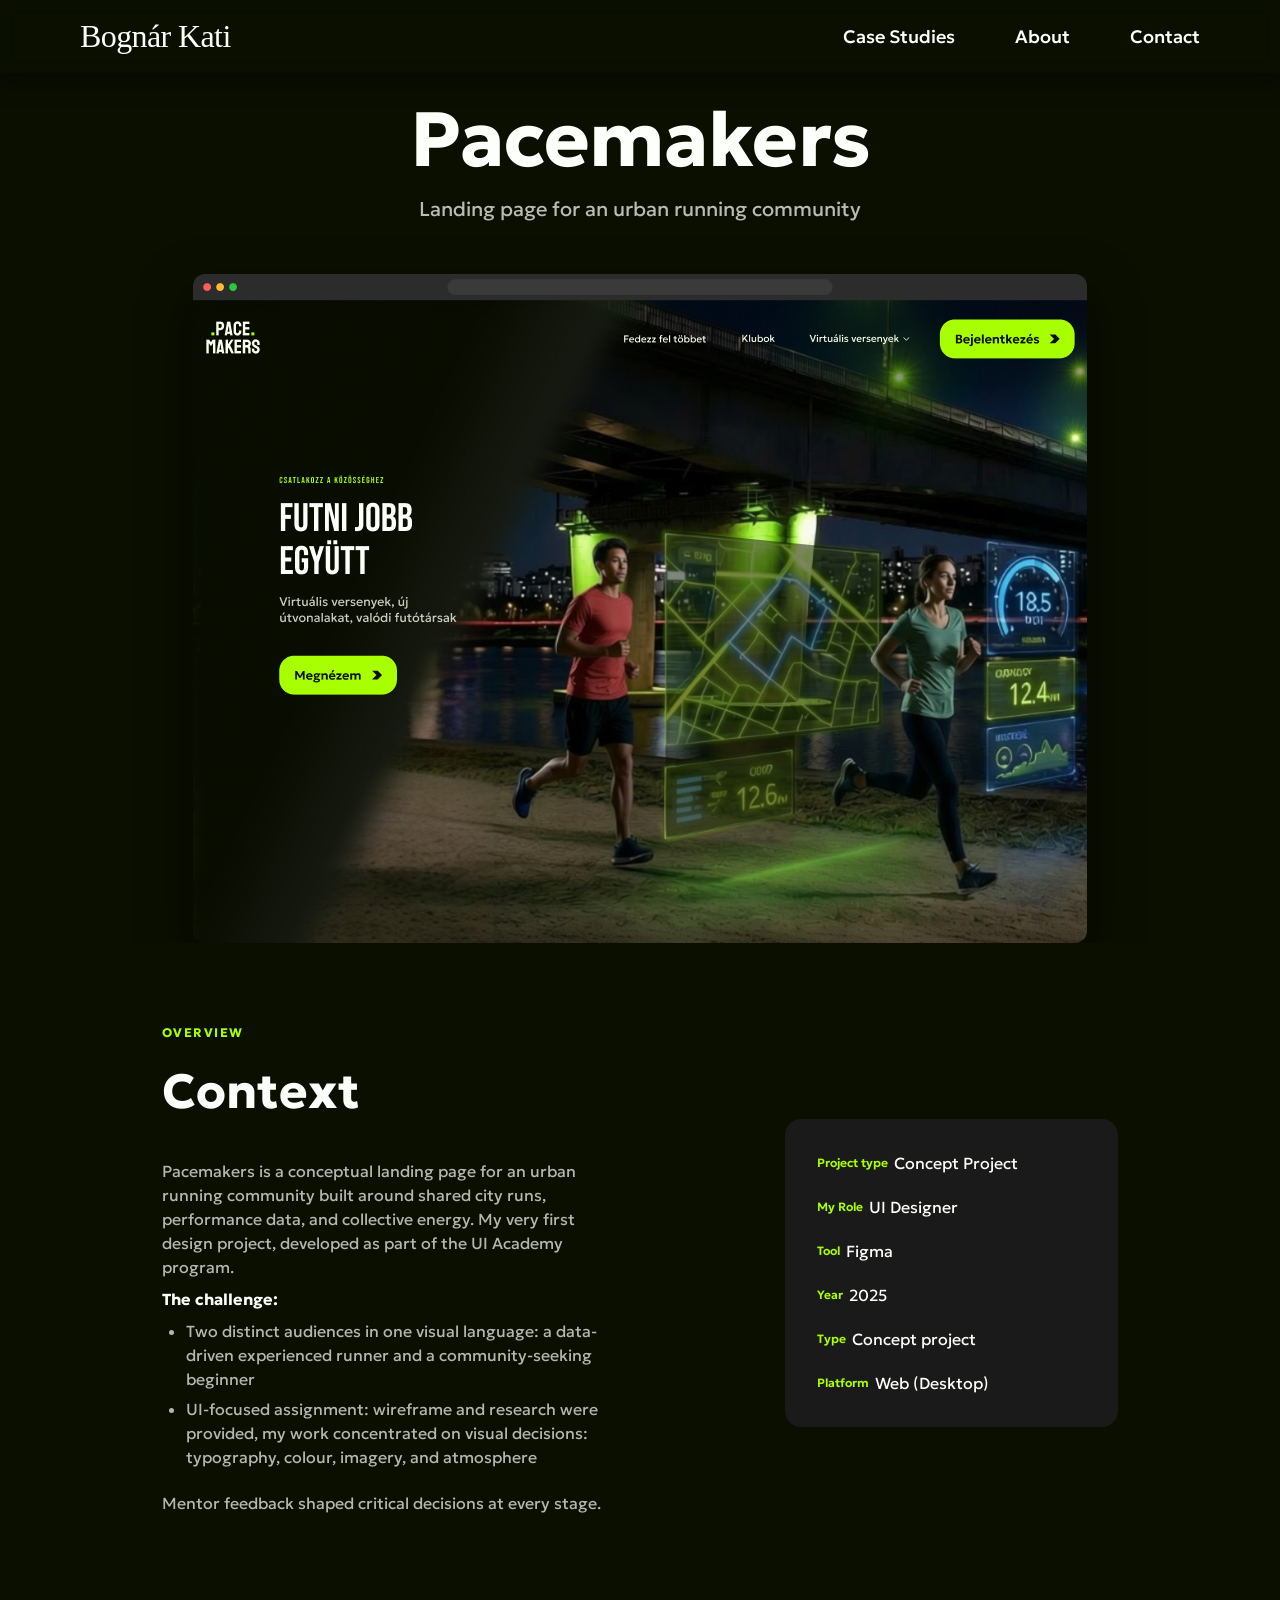
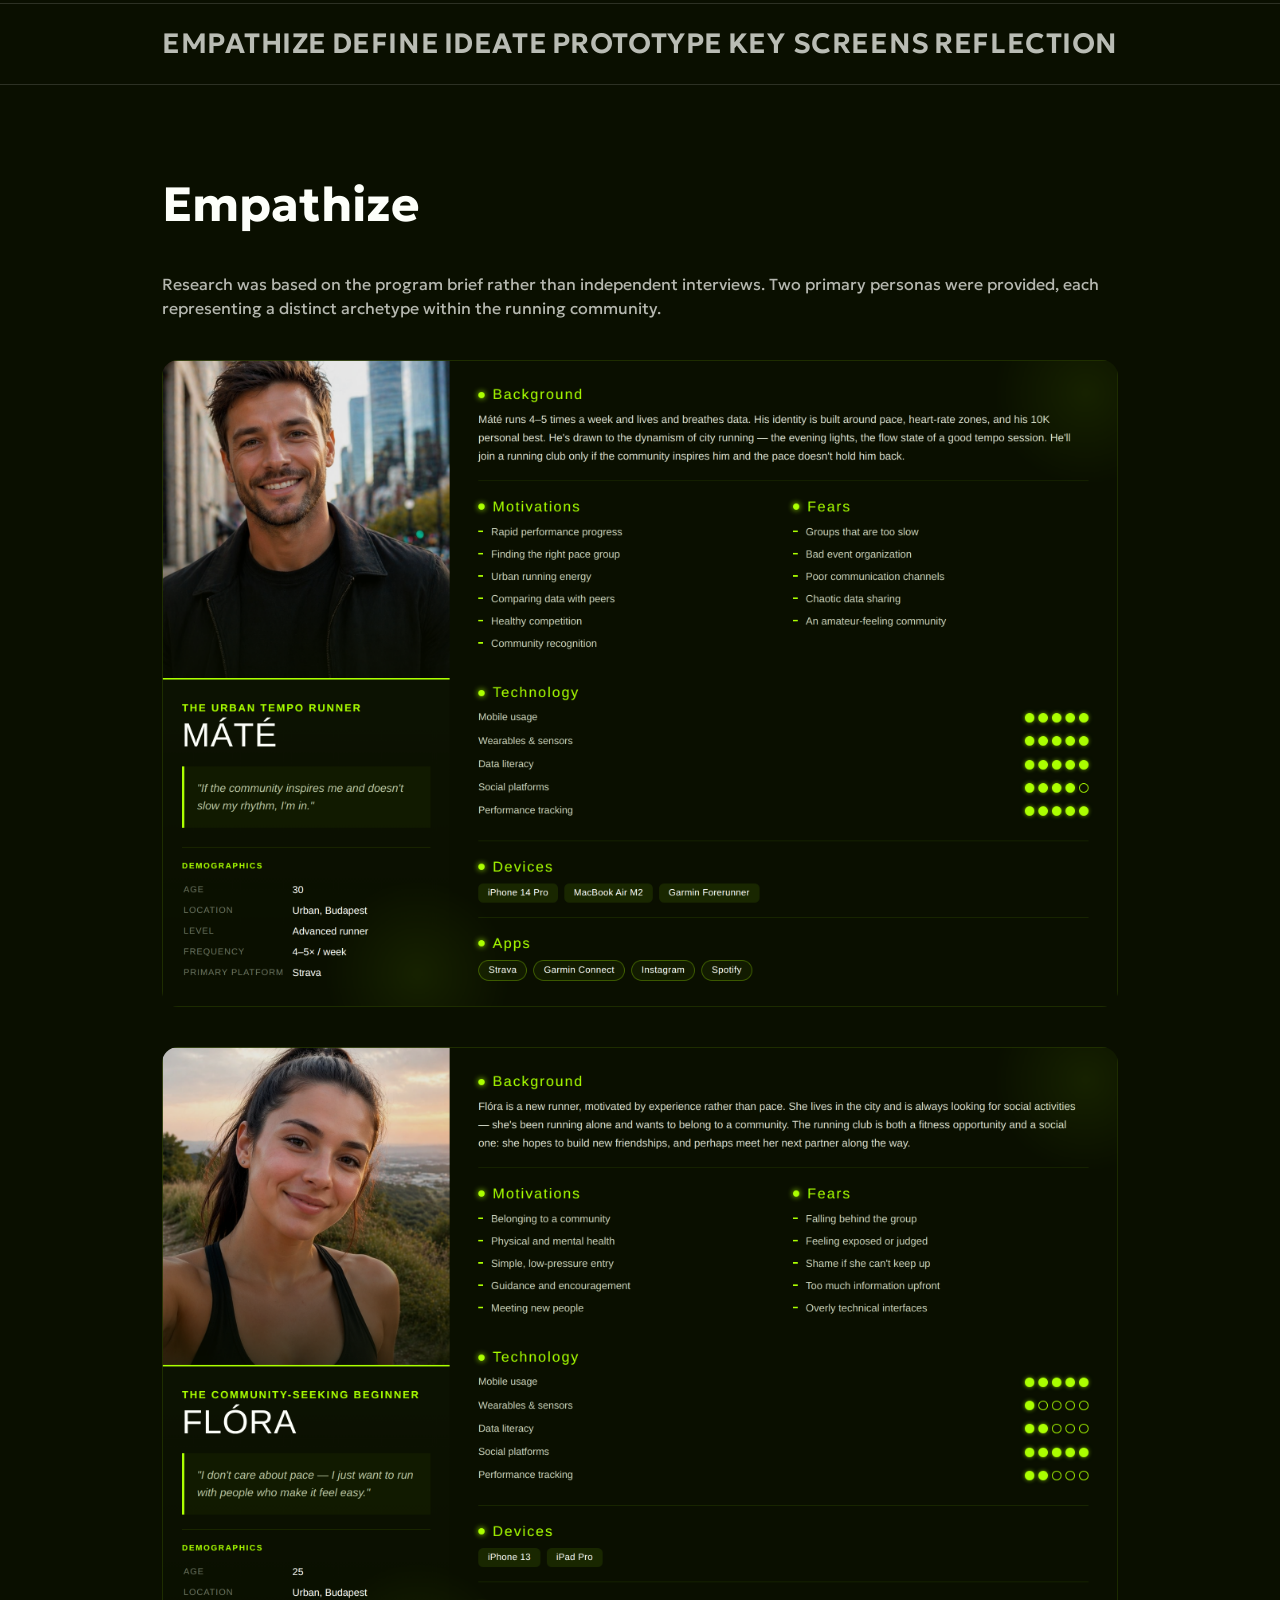
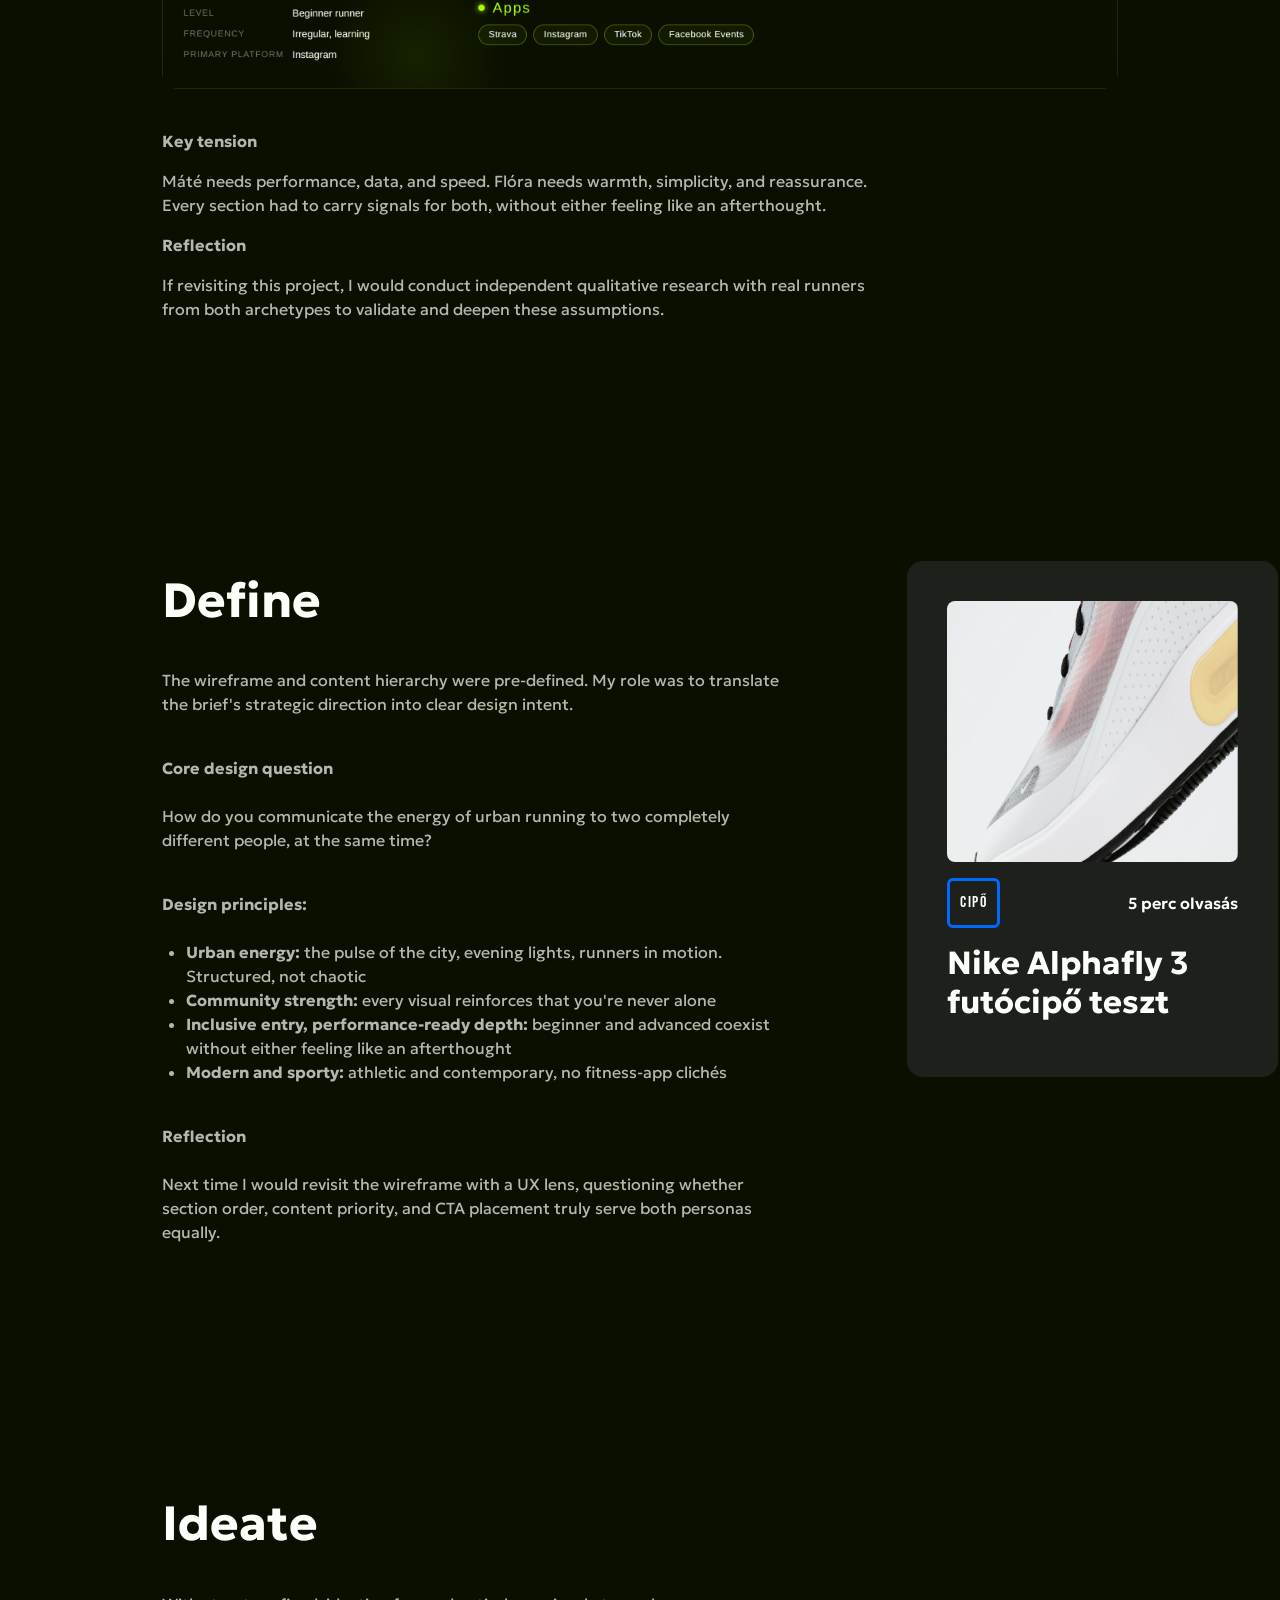
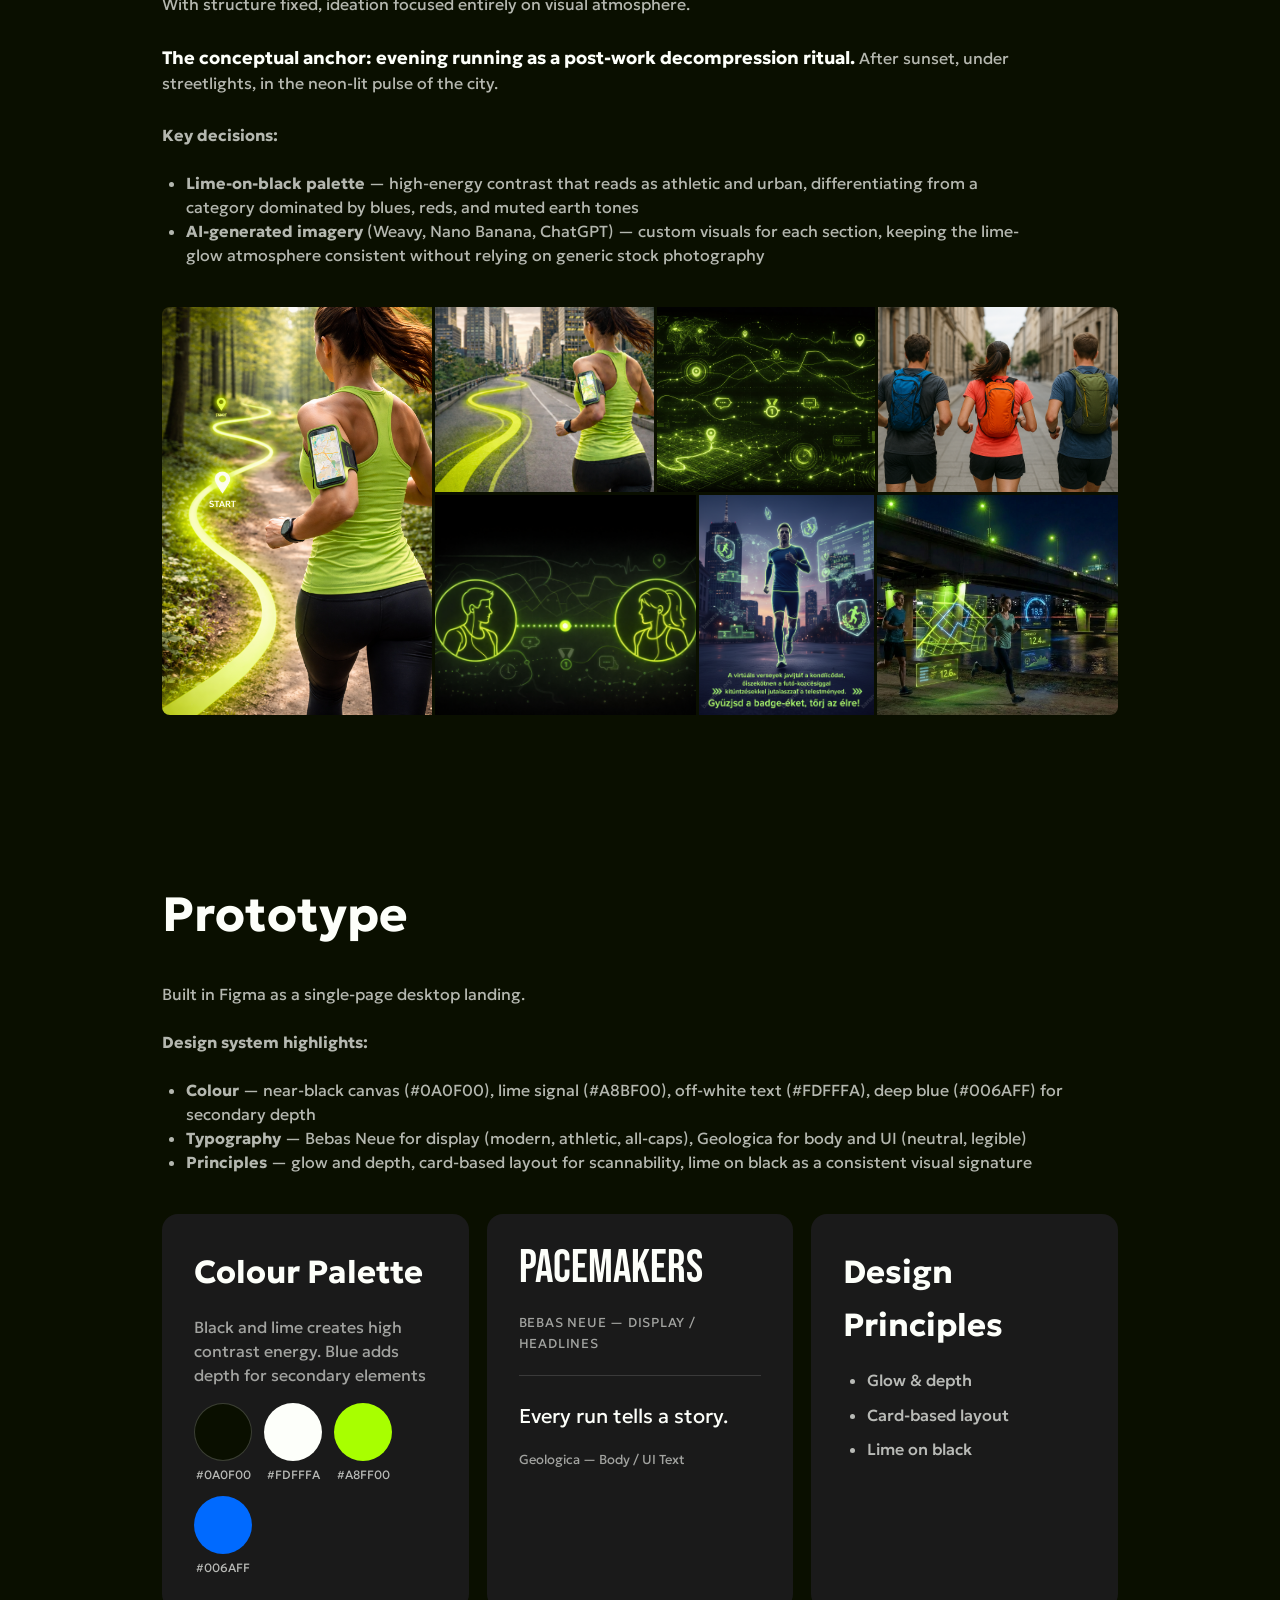
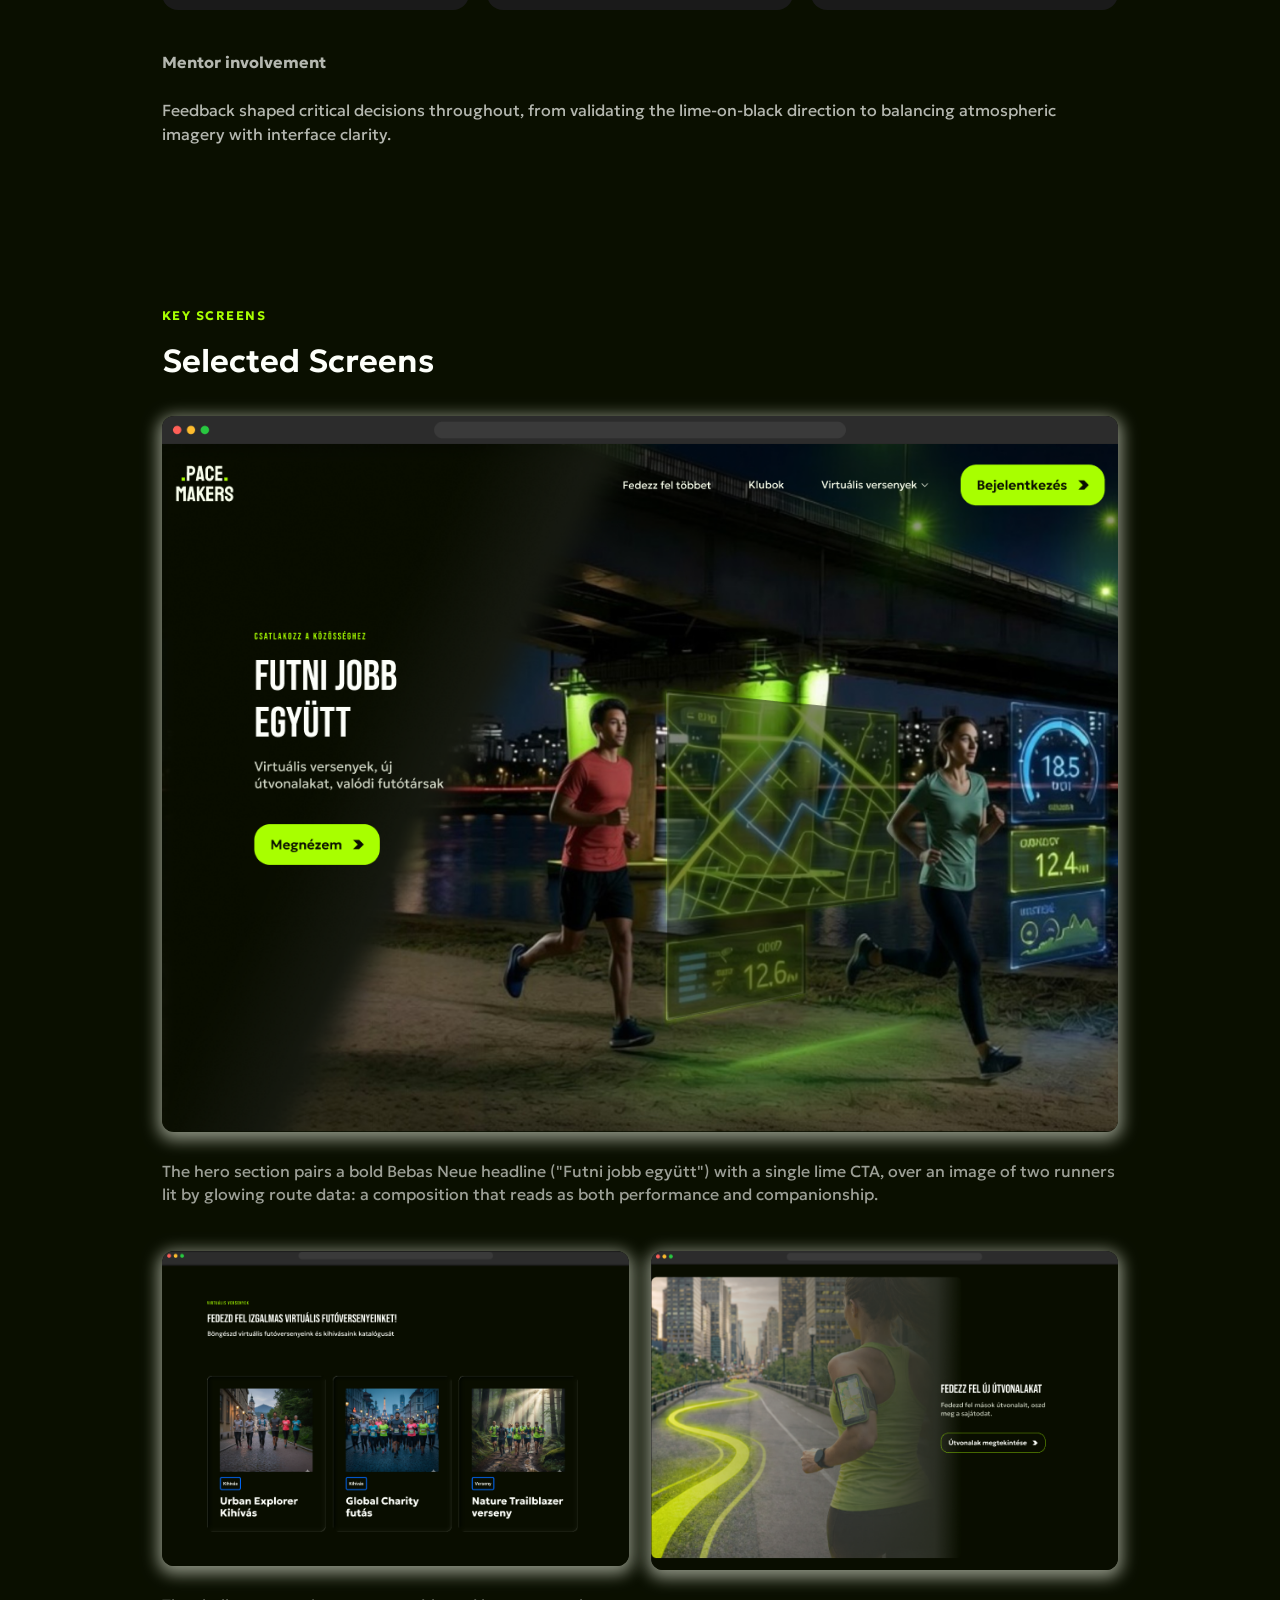
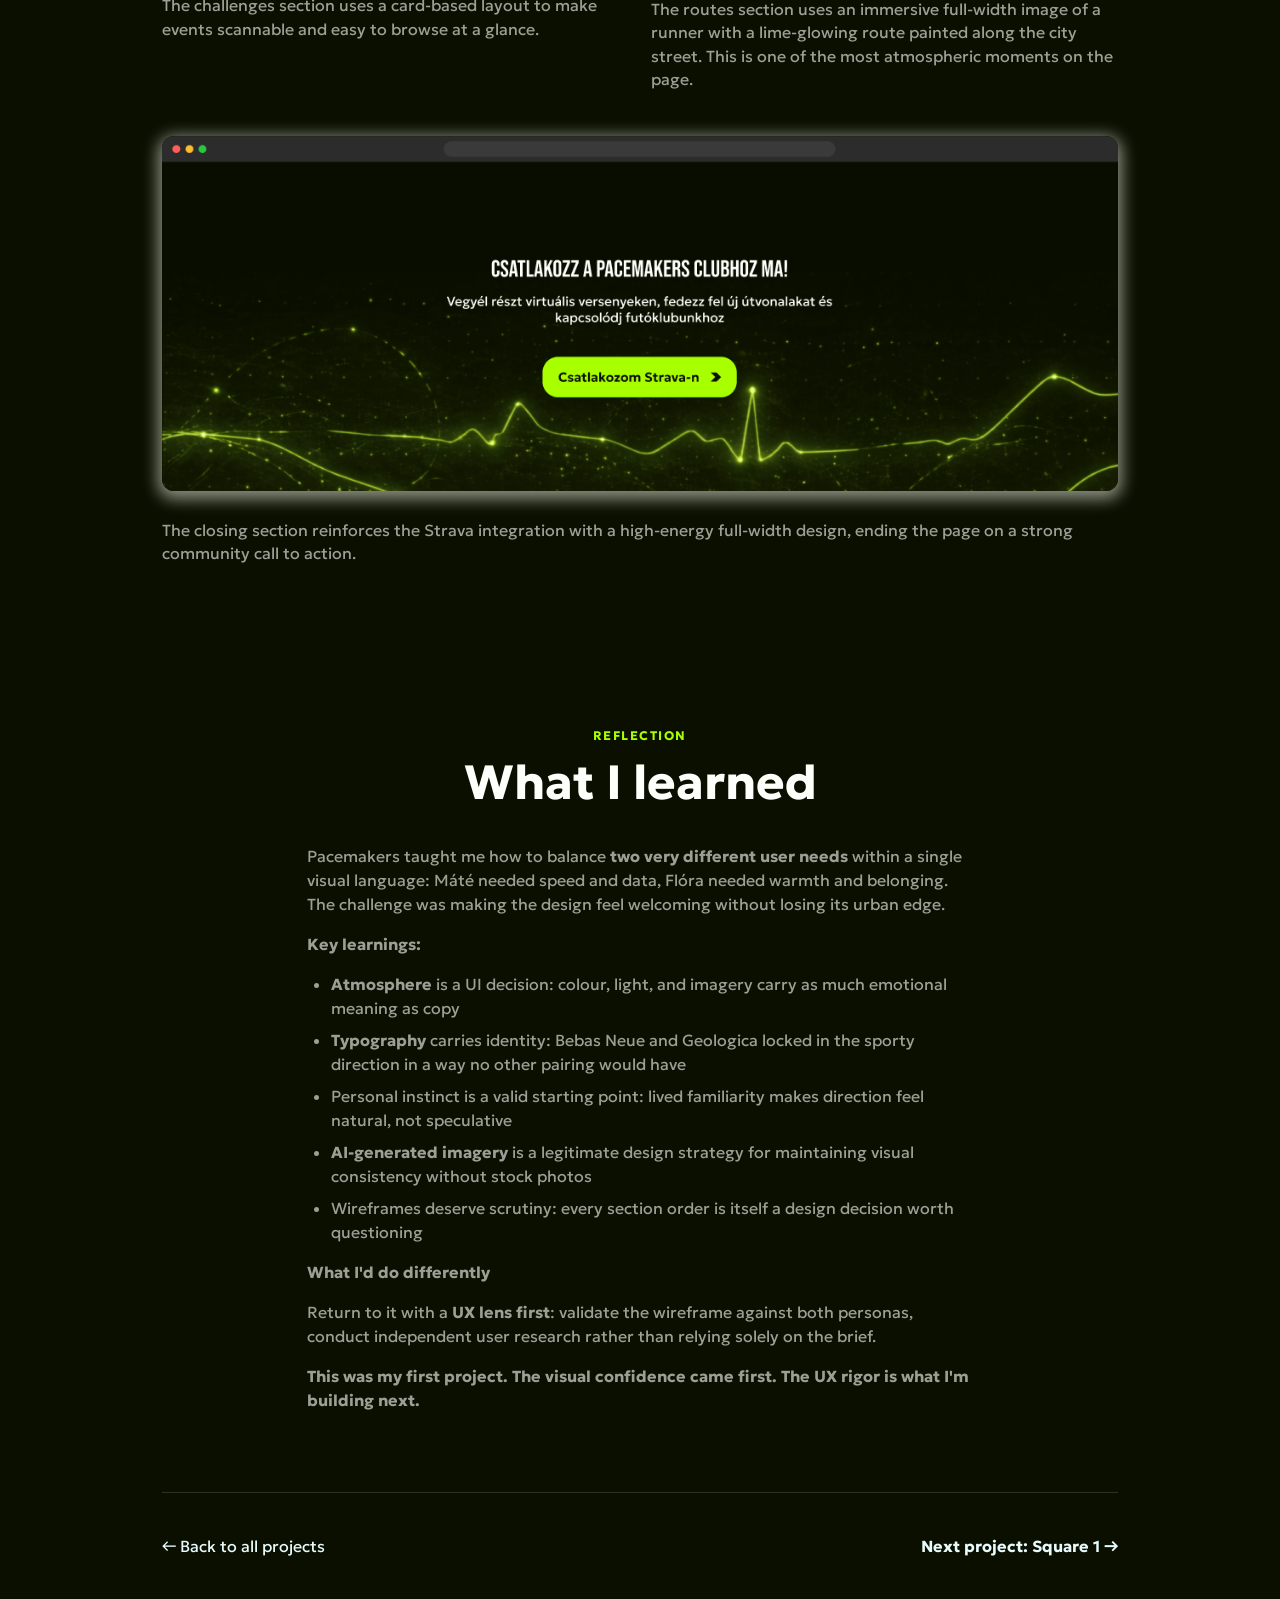
==== commit 8051d62e: "feat: pacemakers mobile layout — Figma mobile case study implementation Adds mobile-only markup (per" ====
--- a/case-study-pacemakers.html
+++ b/case-study-pacemakers.html
@@ -90,6 +90,7 @@
     <div class="cp-section__inner">
       <div class="cp-empathize">
         <div class="cp-empathize__head">
+          <p class="eyebrow cp-mobile-eyebrow">Empathize</p>
           <h2>Empathize</h2>
           <p class="cp-section-desc">Research was based on the program brief rather than independent interviews. Two primary personas were provided, each representing a distinct archetype within the running community.</p>
         </div>
@@ -100,6 +101,36 @@
           <div class="cp-persona-card cp-persona-card--flora">
             <img src="images/pace-persona-flora.png" alt="Flóra persona" />
           </div>
+        </div>
+        <div class="cp-persona-mobile">
+          <article class="cp-persona-mobile__card cp-persona-mobile__card--mate">
+            <p class="cp-persona-mobile__eyebrow">The urban tempo runner</p>
+            <h3 class="cp-persona-mobile__name">Máté</h3>
+            <p class="cp-persona-mobile__quote">"If the community expects me and doesn't slow my rhythm, I'm in."</p>
+            <p class="cp-persona-mobile__desc">Male, 28. Works and lives and breathes data. His identity is built around pace, heart-rate zones, and his 12K personal best.</p>
+            <div class="cp-persona-mobile__group">
+              <p class="cp-persona-mobile__label">Motivations</p>
+              <p>· Top performance progress<br>· Finding the right pace group<br>· Urban running energy<br>· Competing with peers<br>· Healthy competition<br>· Community recognition</p>
+            </div>
+            <div class="cp-persona-mobile__group">
+              <p class="cp-persona-mobile__label">Fears</p>
+              <p>· Groups that are too slow<br>· Bad route organisation<br>· Poor communication structures<br>· Chaotic data sharing<br>· No serious feeling community</p>
+            </div>
+          </article>
+          <article class="cp-persona-mobile__card cp-persona-mobile__card--flora">
+            <p class="cp-persona-mobile__eyebrow">The community-seeking beginner</p>
+            <h3 class="cp-persona-mobile__name">Flóra</h3>
+            <p class="cp-persona-mobile__quote">"I don't care about pace — I just want to run with people who make it feel easy."</p>
+            <p class="cp-persona-mobile__desc">Flóra is a new runner, motivated by experience rather than pace. She lives in the city and is always looking for social activities.</p>
+            <div class="cp-persona-mobile__group">
+              <p class="cp-persona-mobile__label">Motivations</p>
+              <p>· Belonging to a community<br>· Physical and mental health<br>· Simple, low-pressure entry<br>· Outdoor and more openness<br>· Meeting new people</p>
+            </div>
+            <div class="cp-persona-mobile__group">
+              <p class="cp-persona-mobile__label">Fears</p>
+              <p>· Feeling exposed or judged<br>· Shame if she can't keep up<br>· Too much information upfront<br>· Overly technical interfaces</p>
+            </div>
+          </article>
         </div>
         <div class="cp-key-tension">
           <p><strong>Key tension</strong></p>
@@ -117,6 +148,7 @@
       <div class="cp-two-col">
         <div class="cp-two-col__text">
           <div class="cp-define-intro">
+            <p class="eyebrow cp-mobile-eyebrow">Define</p>
             <h2>Define</h2>
             <p class="cp-section-desc">The wireframe and content hierarchy were pre-defined. My role was to translate the brief's strategic direction into clear design intent.</p>
           </div>
@@ -163,6 +195,7 @@
     <div class="cp-section__inner">
       <div class="cp-ideate">
         <div class="cp-ideate__head">
+          <p class="eyebrow cp-mobile-eyebrow">Ideate</p>
           <h2>Ideate</h2>
           <p class="cp-section-desc">With structure fixed, ideation focused entirely on visual atmosphere.</p>
           <p class="cp-section-desc"><strong class="cp-ideate-anchor">The conceptual anchor: evening running as a post-work decompression ritual.</strong> After sunset, under streetlights, in the neon-lit pulse of the city.</p>
@@ -200,6 +233,7 @@
     <div class="cp-section__inner">
       <div class="cp-prototype">
         <div class="cp-prototype__head">
+          <p class="eyebrow cp-mobile-eyebrow">Prototype</p>
           <h2>Prototype</h2>
           <div class="cp-body-block">
             <p>Built in Figma as a single-page desktop landing.</p>
--- a/style.css
+++ b/style.css
@@ -876,31 +876,14 @@
   grid-template-columns: 1fr;
   gap: 40px;
 }
-.cp-persona-card {
-  position: relative;
+.cp-persona-card img {
   width: 100%;
+  height: auto;
+  display: block;
   border-radius: 16px;
-  overflow: hidden;
-}
-.cp-persona-card--mate { aspect-ratio: 1054 / 713; }
-.cp-persona-card--flora { aspect-ratio: 1088 / 730; }
-.cp-persona-card img {
-  position: absolute;
-  max-width: none;
-  display: block;
-}
-.cp-persona-card--mate img {
-  width: 106.66%;
-  height: 112.34%;
-  left: -3.33%;
-  top: -4.91%;
-}
-.cp-persona-card--flora img {
-  width: 106.67%;
-  height: 112.53%;
-  left: -3.34%;
-  top: -4.93%;
-}
+}
+.cp-persona-mobile { display: none; }
+.cp-mobile-eyebrow { display: none; }
 .cp-key-tension { font-size: 16px; line-height: 1.5; opacity: 0.7; max-width: 713px; }
 .cp-key-tension p { margin: 0 0 16px; }
 .cp-key-tension p:last-child { margin: 0; }
@@ -2805,3 +2788,251 @@
   .cs-mobile-hmw,
   .cs-mobile-proto-text { display: none; }
 }
+
+/* =========================================================
+   PACEMAKERS — MOBIL (≤520px)
+   Csak body.cs-pace-ra scoped, desktopot nem érinti.
+   Forrás: Figma "Pacemakers – Mobile Case Study" (node 344:2502)
+   ========================================================= */
+@media (max-width: 520px) {
+
+  /* --- Folyamat nav sáv — a mobil terven nincs benne --- */
+  body.cs-pace .cp-process-nav { display: none; }
+
+  /* --- Váltakozó szekció-háttér (a mobil terv mintázata) --- */
+  body.cs-pace > section:nth-of-type(odd)  { background: #0a0f00; }
+  body.cs-pace > section:nth-of-type(even) { background: #121a05; }
+
+  /* --- Hero --- */
+  body.cs-pace .cs-hero.cp-hero {
+    flex-direction: column;
+    align-items: flex-start;
+    text-align: left;
+    gap: 16px;
+    padding: 24px;
+  }
+  body.cs-pace .cp-hero__text { align-items: flex-start; text-align: left; padding: 0; }
+  body.cs-pace .cp-hero__title { font-size: 48px; line-height: 1.1; letter-spacing: 0.5px; overflow-wrap: anywhere; }
+  body.cs-pace .cp-hero__sub { font-size: 16px; line-height: 1.5; margin-top: 8px; }
+  body.cs-pace .cp-hero__text::after {
+    content: '';
+    display: block;
+    width: 40px;
+    height: 3px;
+    background: var(--accent);
+    border-radius: 2px;
+    margin-top: 16px;
+  }
+  body.cs-pace .cp-hero__browser {
+    width: 100%;
+    border: 1px solid rgba(168, 255, 0, 0.3);
+    border-radius: 12px;
+    overflow: hidden;
+  }
+  body.cs-pace .cp-hero-browser-img {
+    height: 200px;
+    object-fit: cover;
+    object-position: top;
+    border-radius: 0;
+  }
+
+  /* --- Szekció tördelés --- */
+  body.cs-pace .cp-section__inner { padding: 24px; max-width: 100%; }
+  body.cs-pace .cp-empathize,
+  body.cs-pace .cp-ideate,
+  body.cs-pace .cp-prototype,
+  body.cs-pace .cp-key-screens,
+  body.cs-pace .cp-reflection { gap: 16px; }
+  body.cs-pace .cp-reflection { align-items: flex-start; text-align: left; }
+
+  /* --- Közös cím-minta (eyebrow + h2 + leírás) --- */
+  body.cs-pace .cp-overview__heading,
+  body.cs-pace .cp-empathize__head,
+  body.cs-pace .cp-define-intro,
+  body.cs-pace .cp-ideate__head,
+  body.cs-pace .cp-prototype__head,
+  body.cs-pace .cp-key-head,
+  body.cs-pace .cp-reflection__head {
+    gap: 16px;
+    align-items: flex-start;
+    text-align: left;
+    max-width: none;
+  }
+  body.cs-pace .cp-overview__heading h2,
+  body.cs-pace .cp-empathize__head h2,
+  body.cs-pace .cp-define-intro h2,
+  body.cs-pace .cp-ideate__head h2,
+  body.cs-pace .cp-prototype__head h2,
+  body.cs-pace .cp-key-head h2,
+  body.cs-pace .cp-reflection__head h2 {
+    font-family: var(--font-display);
+    font-weight: 400;
+    font-size: 40px;
+    line-height: 48px;
+    letter-spacing: 0.5px;
+  }
+  body.cs-pace .cp-overview__heading .eyebrow,
+  body.cs-pace .cp-mobile-eyebrow,
+  body.cs-pace .cp-key-head .eyebrow,
+  body.cs-pace .cp-reflection__head .eyebrow {
+    font-size: 10px;
+    letter-spacing: 0.2em;
+    margin: 0;
+  }
+  body.cs-pace .cp-mobile-eyebrow { display: block; }
+  body.cs-pace .cp-section-desc,
+  body.cs-pace .cp-overview__body,
+  body.cs-pace .cp-body-block,
+  body.cs-pace .cp-key-tension,
+  body.cs-pace .cp-ideate-anchor { font-size: 15px; }
+  body.cs-pace .cp-body-block ul li::marker,
+  body.cs-pace .cp-overview__body ul li::marker { color: var(--accent); }
+  /* Kiemelések: a <strong> szövegek a 0.7-es opacity miatt alig látszottak ki —
+     a blokk most teljes fényerőn fut, a törzsszöveg saját színnel van tompítva.
+     A Figma szerint a kiemelt szavak túlnyomó többsége fehér, nem lime —
+     lime csak a bullet-pontoknak, az eyebrow-knak és a persona-címkéknek jár. */
+  body.cs-pace .cp-body-block { opacity: 1; }
+  body.cs-pace .cp-body-block p,
+  body.cs-pace .cp-body-block li { color: rgba(253, 255, 250, 0.8); }
+  body.cs-pace .cp-body-block strong { color: var(--ink); font-weight: 700; }
+
+  /* --- Context / Overview --- */
+  body.cs-pace .cp-overview { grid-template-columns: 1fr; gap: 24px; }
+  body.cs-pace .cp-overview__text { gap: 16px; max-width: none; }
+  body.cs-pace .infocard { padding: 0; gap: 8px; background: none; }
+  body.cs-pace .infocard__row {
+    background: #0a0f00;
+    border-radius: 8px;
+    padding: 10px 14px;
+    gap: 12px;
+    align-items: flex-start;
+    margin: 0;
+  }
+  body.cs-pace .infocard__row dt { flex: 0 0 100px; font-size: 13px; }
+  body.cs-pace .infocard__row dd { font-size: 13px; }
+
+  /* --- Empathize: szöveges persona-kártyák a képek helyett --- */
+  body.cs-pace .cp-persona-grid { display: none; }
+  body.cs-pace .cp-persona-mobile { display: flex; flex-direction: column; gap: 16px; }
+  body.cs-pace .cp-persona-mobile__card {
+    background: #121a05;
+    border-radius: 12px;
+    padding: 16px;
+    display: flex;
+    flex-direction: column;
+    gap: 10px;
+  }
+  body.cs-pace .cp-persona-mobile__eyebrow {
+    font-size: 9px;
+    font-weight: 700;
+    letter-spacing: 1.5px;
+    text-transform: uppercase;
+    color: rgba(168, 255, 0, 0.8);
+    margin: 0;
+  }
+  body.cs-pace .cp-persona-mobile__name {
+    font-family: var(--font-display);
+    font-weight: 400;
+    font-size: 40px;
+    line-height: 44px;
+    color: var(--accent);
+    margin: 0;
+  }
+  body.cs-pace .cp-persona-mobile__quote {
+    font-size: 13px;
+    line-height: 20px;
+    color: rgba(253, 255, 250, 0.65);
+    margin: 0;
+    padding-bottom: 10px;
+  }
+  body.cs-pace .cp-persona-mobile__quote::after {
+    content: '';
+    display: block;
+    width: 32px;
+    height: 2px;
+    background: rgba(168, 255, 0, 0.4);
+    border-radius: 1px;
+    margin-top: 10px;
+  }
+  body.cs-pace .cp-persona-mobile__desc {
+    font-size: 13px;
+    line-height: 20px;
+    color: rgba(253, 255, 250, 0.75);
+    margin: 0;
+  }
+  body.cs-pace .cp-persona-mobile__group { display: flex; flex-direction: column; gap: 4px; }
+  body.cs-pace .cp-persona-mobile__label {
+    font-size: 11px;
+    font-weight: 700;
+    letter-spacing: 0.8px;
+    text-transform: uppercase;
+    color: var(--accent);
+    margin: 0;
+  }
+  body.cs-pace .cp-persona-mobile__group p {
+    font-size: 13px;
+    line-height: 20px;
+    color: rgba(253, 255, 250, 0.7);
+    margin: 0;
+  }
+  body.cs-pace .cp-persona-mobile__card--flora .cp-persona-mobile__eyebrow { color: rgba(168, 255, 255, 0.8); }
+  body.cs-pace .cp-persona-mobile__card--flora .cp-persona-mobile__name { color: #a8ffff; }
+  body.cs-pace .cp-persona-mobile__card--flora .cp-persona-mobile__quote::after { background: rgba(168, 255, 255, 0.4); }
+  body.cs-pace .cp-persona-mobile__card--flora .cp-persona-mobile__label { color: #a8ffff; }
+  body.cs-pace .cp-key-tension {
+    background: #121a05;
+    border-radius: 12px;
+    padding: 16px;
+    max-width: none;
+    opacity: 1;
+  }
+  body.cs-pace .cp-key-tension p { color: rgba(253, 255, 250, 0.8); }
+  body.cs-pace .cp-key-tension strong { color: var(--ink); font-weight: 700; }
+
+  /* --- Define: app-card elrejtve, egyoszlopos szöveg --- */
+  body.cs-pace .cp-two-col { grid-template-columns: 1fr; gap: 16px; }
+  body.cs-pace .cp-two-col__text { padding: 0; gap: 16px; }
+  body.cs-pace .cp-two-col__card { display: none; }
+  /* Térköz: a felsorolás elemei desktopon margin-bottom:0-val futnak, mobilon ettől összecsúsztak */
+  body.cs-pace #define .cp-body-block li { margin-bottom: 16px; }
+  body.cs-pace #define .cp-body-block li:last-child { margin-bottom: 0; }
+
+  /* --- Ideate: minden kép egy kompakt 2 oszlopos rácsban --- */
+  body.cs-pace .cp-ideate__head { max-width: none; }
+  body.cs-pace .cp-ideate-grid {
+    grid-template-columns: 1fr 1fr;
+    grid-template-rows: auto;
+  }
+  body.cs-pace .cp-ideate-grid__left { grid-column: 1 / -1; }
+  body.cs-pace .cp-ideate-grid__left img { aspect-ratio: 16 / 9; }
+  body.cs-pace .cp-ideate-grid__right { display: contents; }
+  body.cs-pace .cp-ideate-grid__row { display: contents; }
+  body.cs-pace .cp-ideate-grid__row img { aspect-ratio: 1 / 1; }
+
+  /* --- Prototype --- */
+  body.cs-pace .cp-proto-cards { grid-template-columns: 1fr; gap: 16px; }
+  body.cs-pace .cp-proto-card { padding: 16px; min-height: auto; gap: 12px; }
+  body.cs-pace .cp-proto-card h3 { font-size: 20px; }
+  body.cs-pace .cp-swatch__dot { width: 44px; height: 44px; }
+  body.cs-pace .cp-typo-display { font-size: 36px; }
+
+  /* --- Key Screens: teljes szélességű, tetejére vágott előnézetek --- */
+  body.cs-pace .cp-key-frames { gap: 24px; }
+  body.cs-pace .cp-key-frame-row { grid-template-columns: 1fr; gap: 24px; }
+  body.cs-pace .cp-key-frame img { object-fit: cover; object-position: top; }
+  body.cs-pace .cp-key-frames > .cp-key-frame:first-child img { height: 200px; }
+  body.cs-pace .cp-key-frame-row .cp-key-frame:nth-child(1) img { height: 180px; }
+  body.cs-pace .cp-key-frame-row .cp-key-frame:nth-child(2) img { height: 170px; }
+  body.cs-pace .cp-key-frames > .cp-key-frame:last-child img { height: 110px; }
+  body.cs-pace .cp-key-frame figcaption { font-size: 13px; margin-top: 16px; }
+
+  /* --- Reflection --- */
+  body.cs-pace .cp-reflection__body { max-width: none; }
+  /* Kiemelések itt is: a <strong> szövegek (pl. "Key learnings") a 0.6-os
+     opacity miatt nem ütöttek el a törzsszövegtől — most 100%-on, fehér színnel futnak
+     (a Figma szerint itt sincs lime kiemelés, csak az eyebrow-nál) */
+  body.cs-pace #reflection .cp-reflection__body { opacity: 1; }
+  body.cs-pace #reflection .cp-reflection__body p,
+  body.cs-pace #reflection .cp-reflection__body li { color: rgba(253, 255, 250, 0.7); }
+  body.cs-pace #reflection .cp-reflection__body strong { color: var(--ink); font-weight: 700; }
+}
